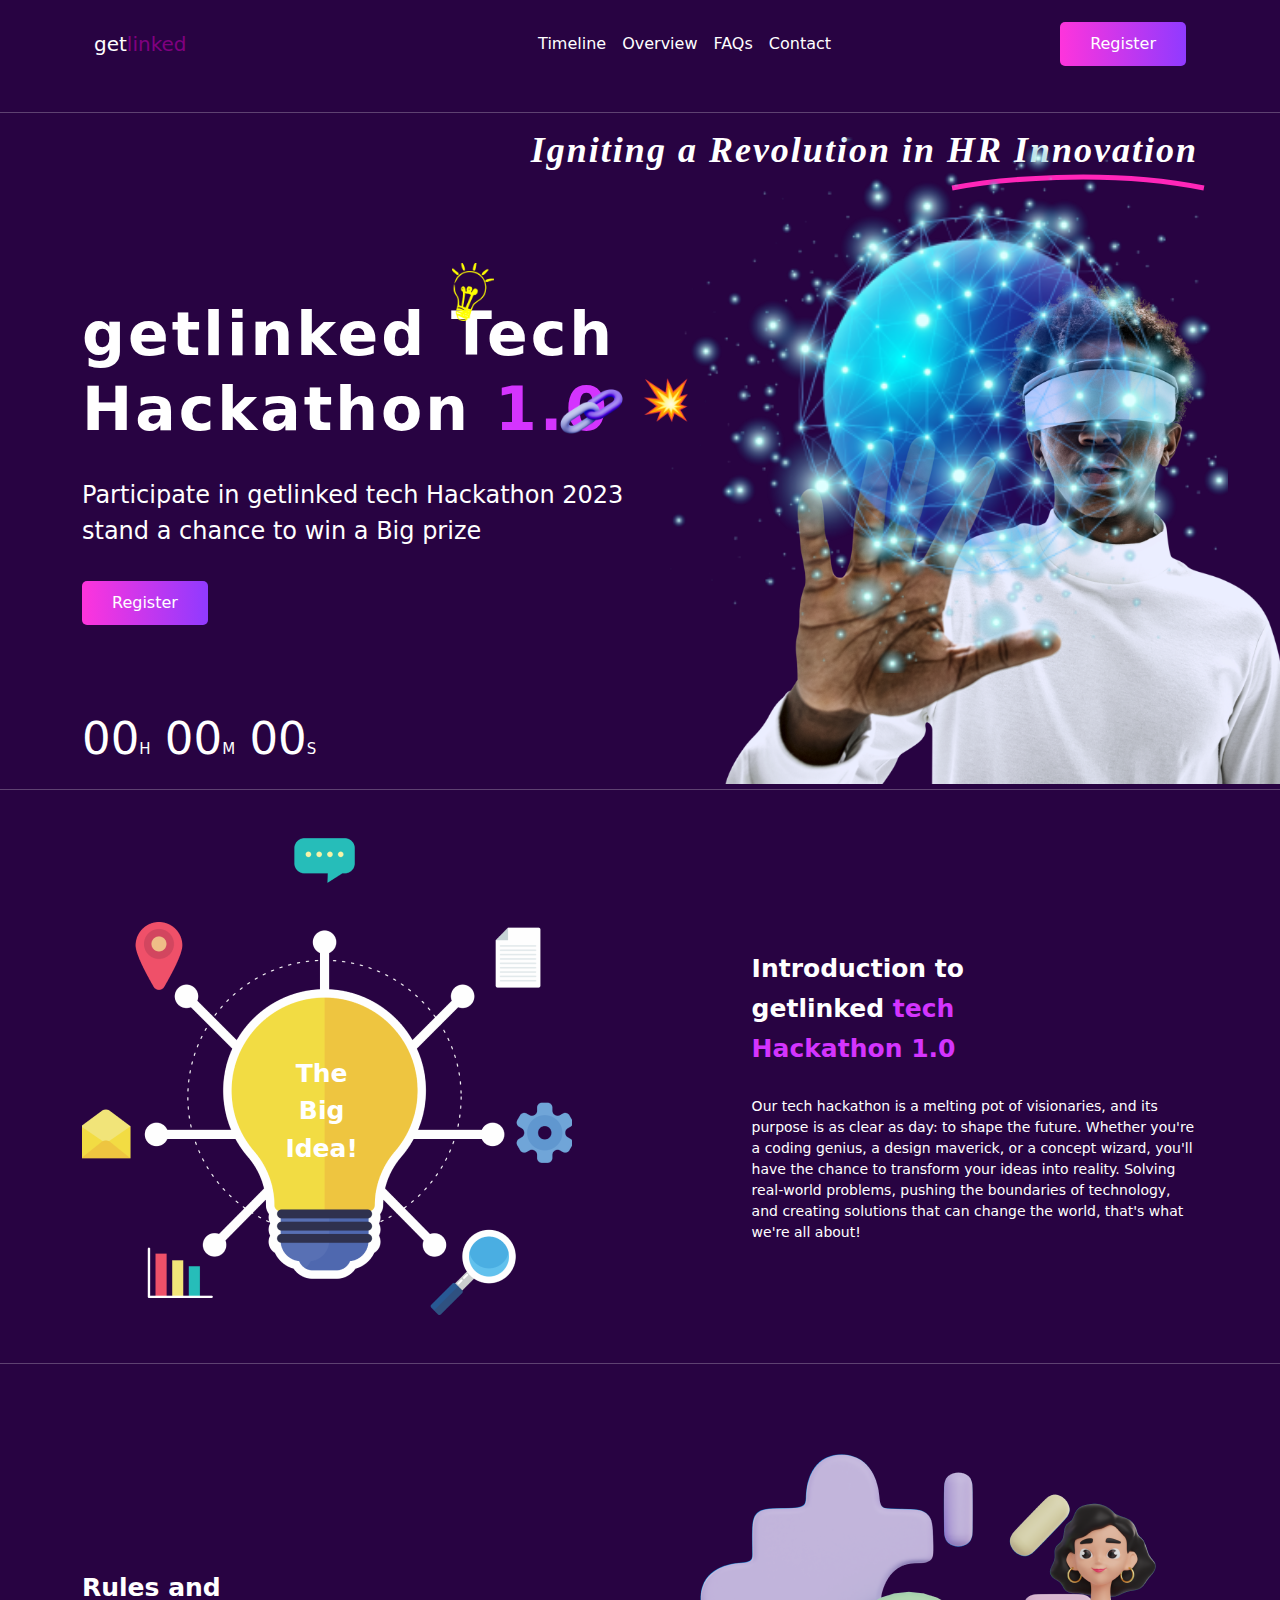
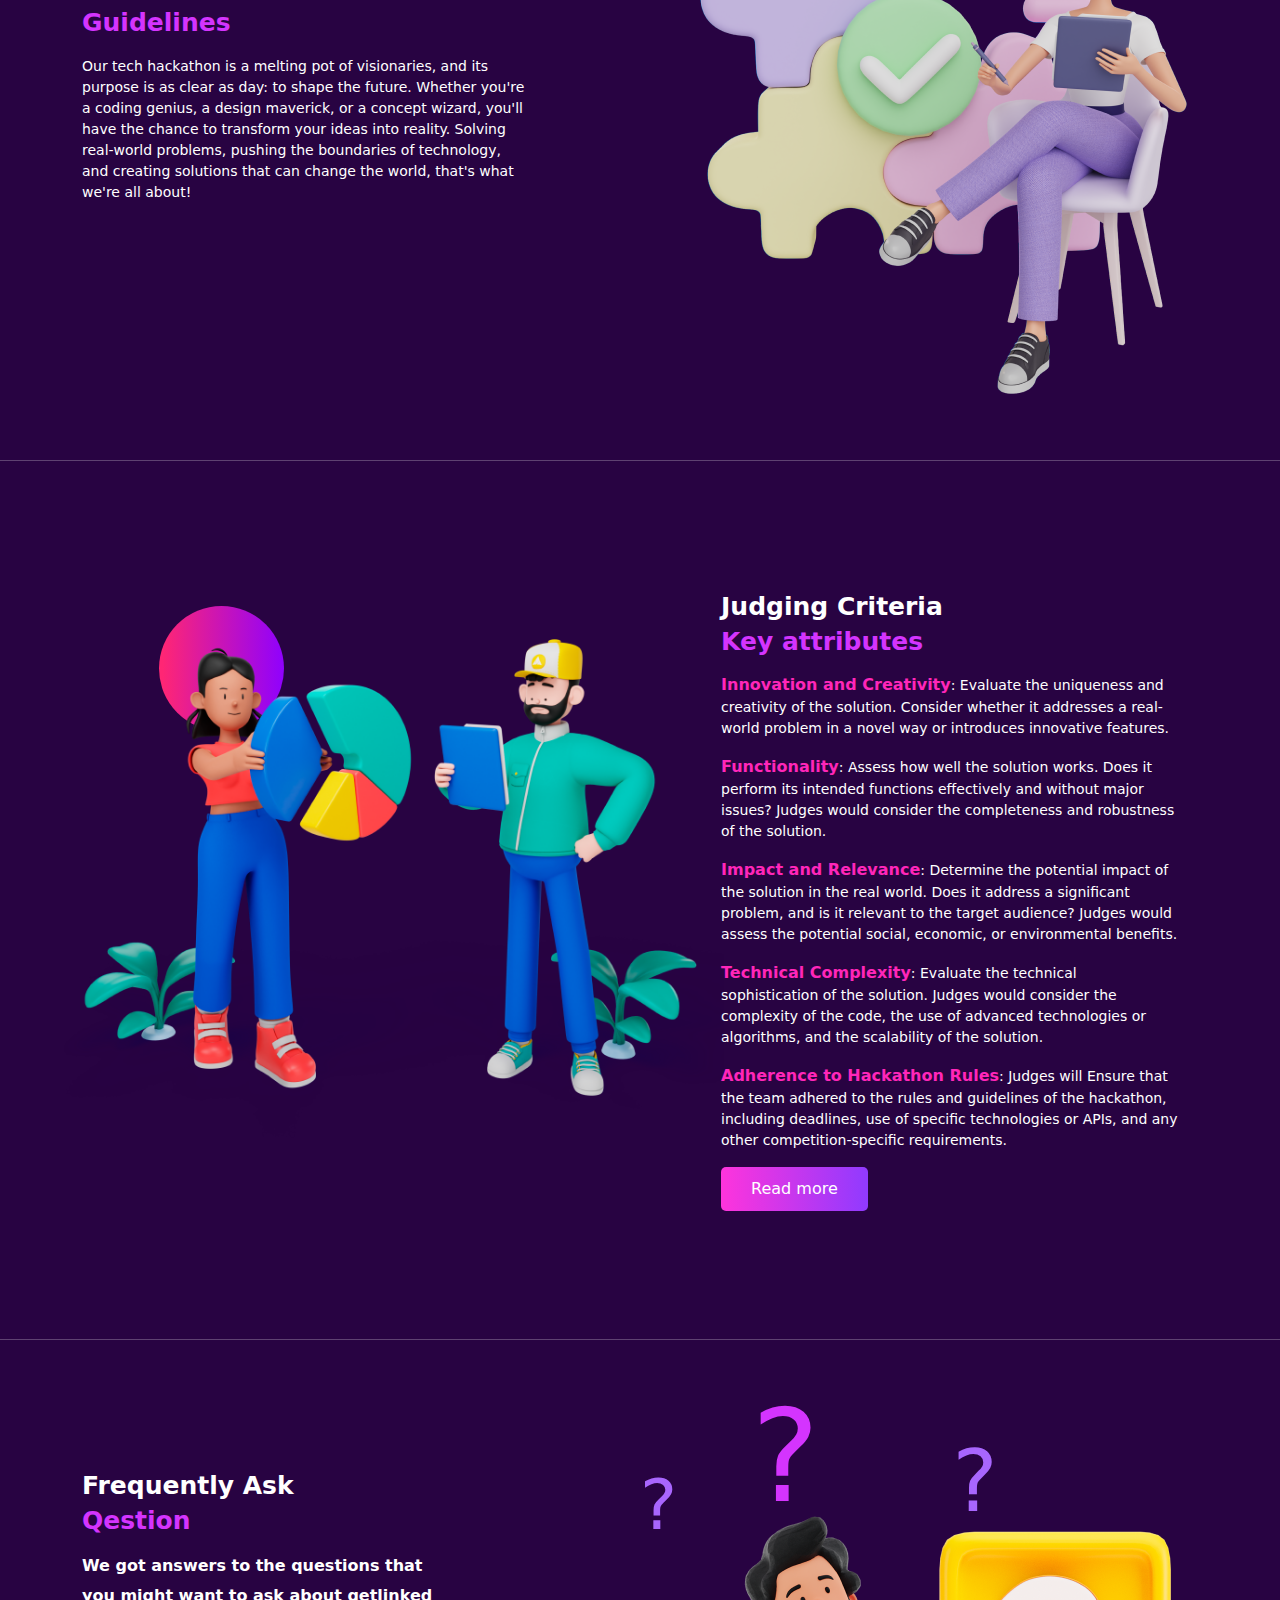
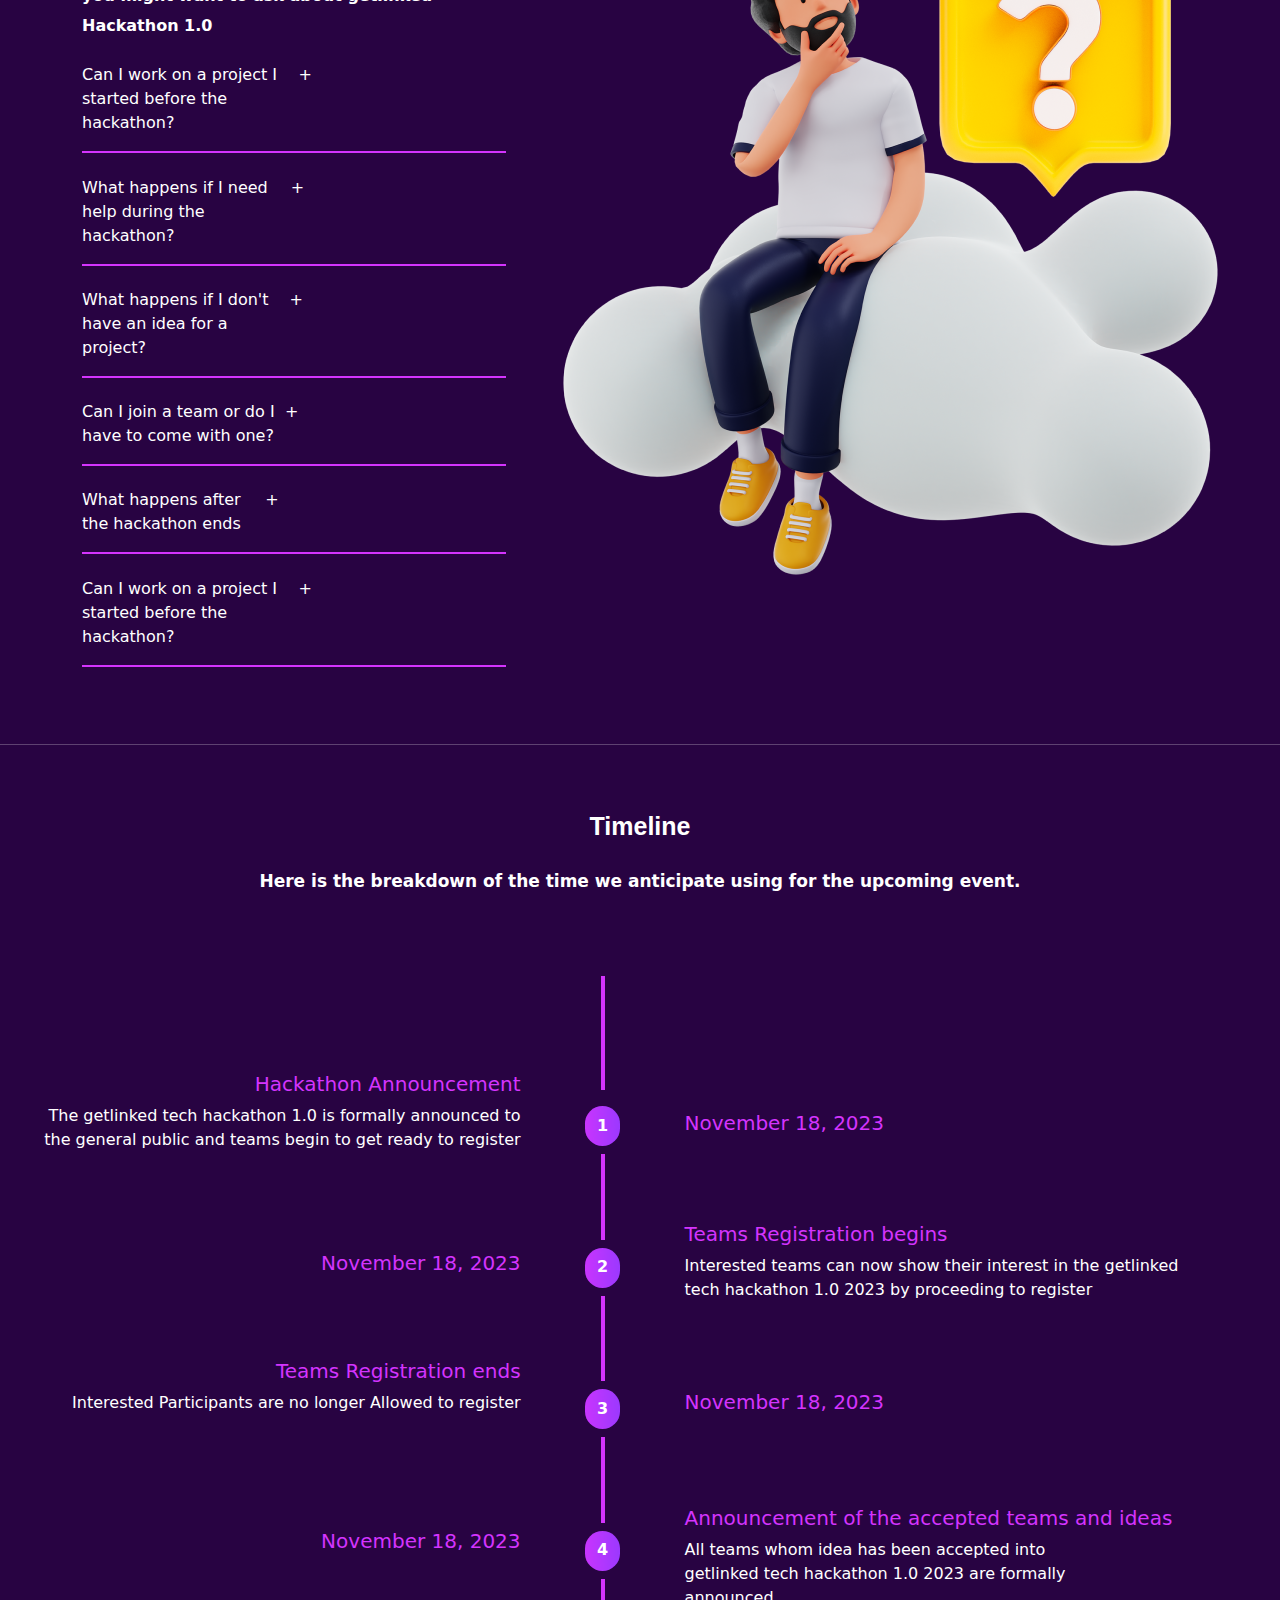
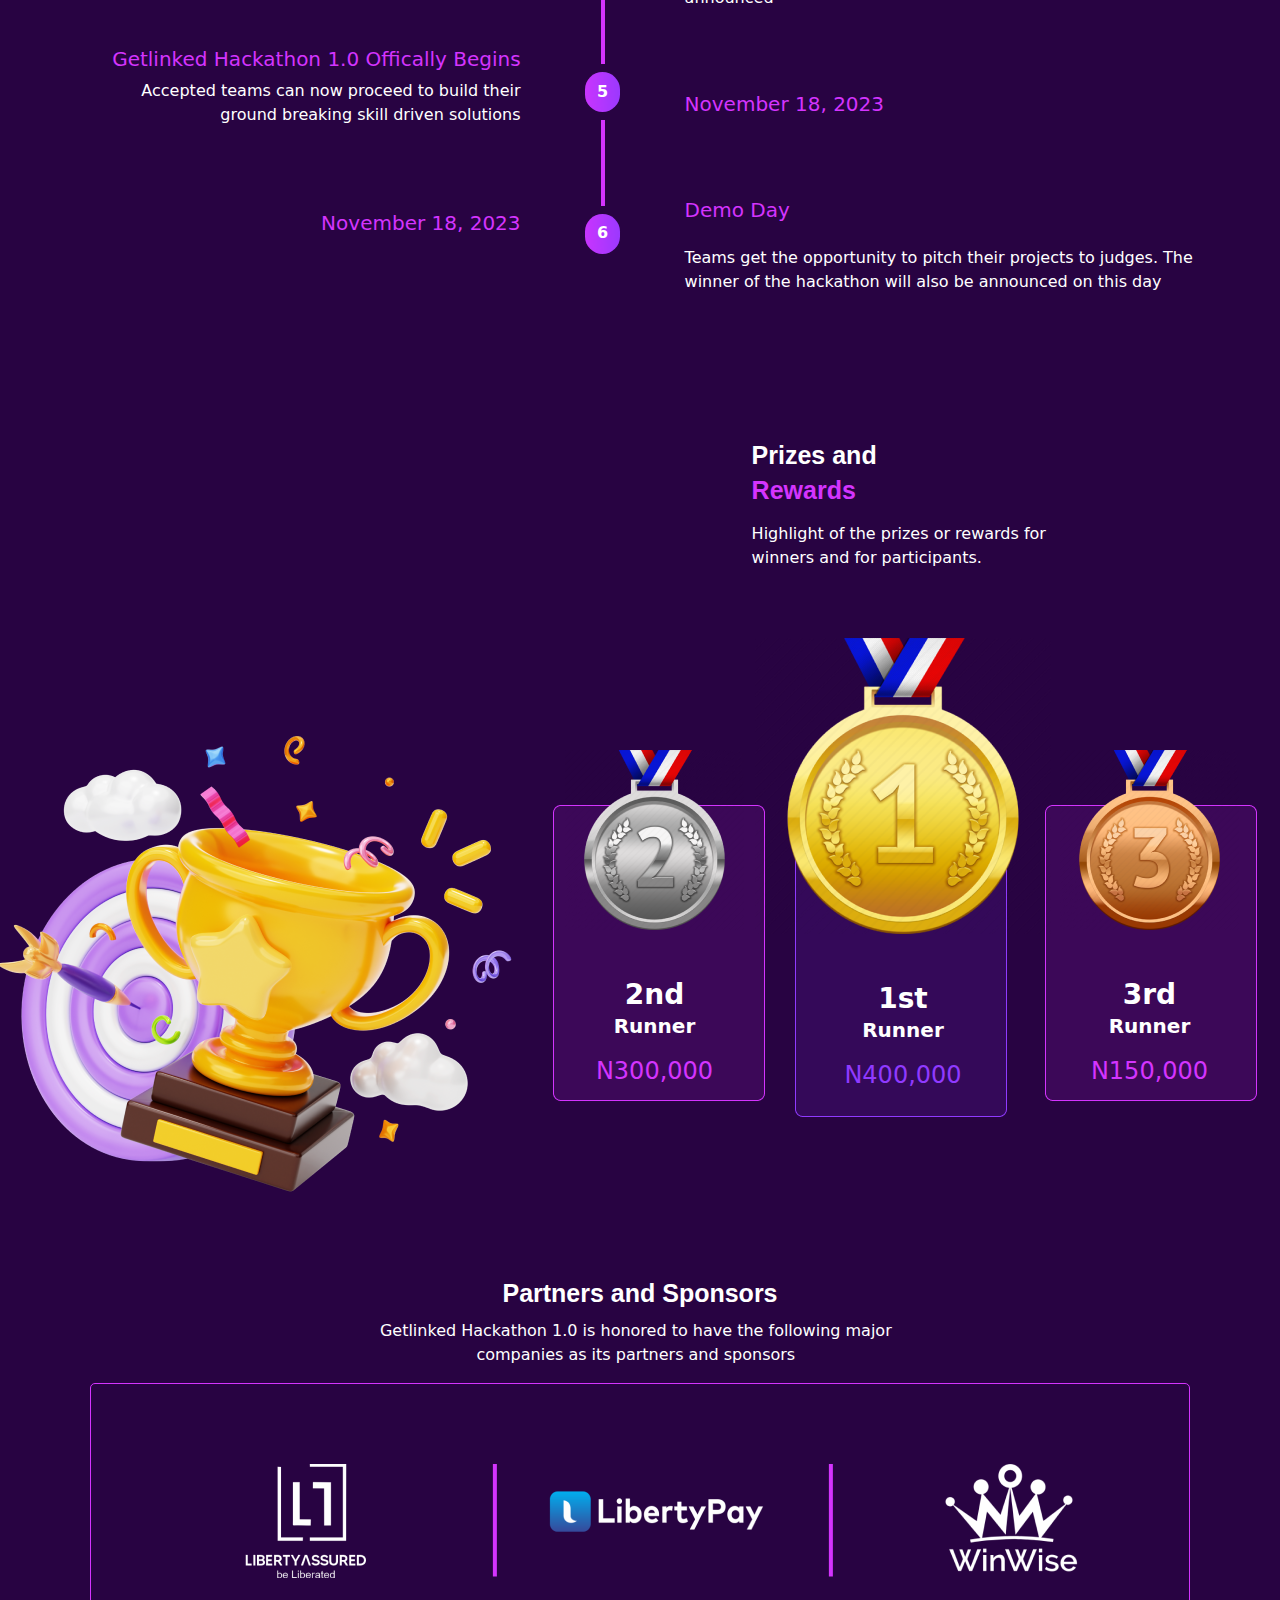
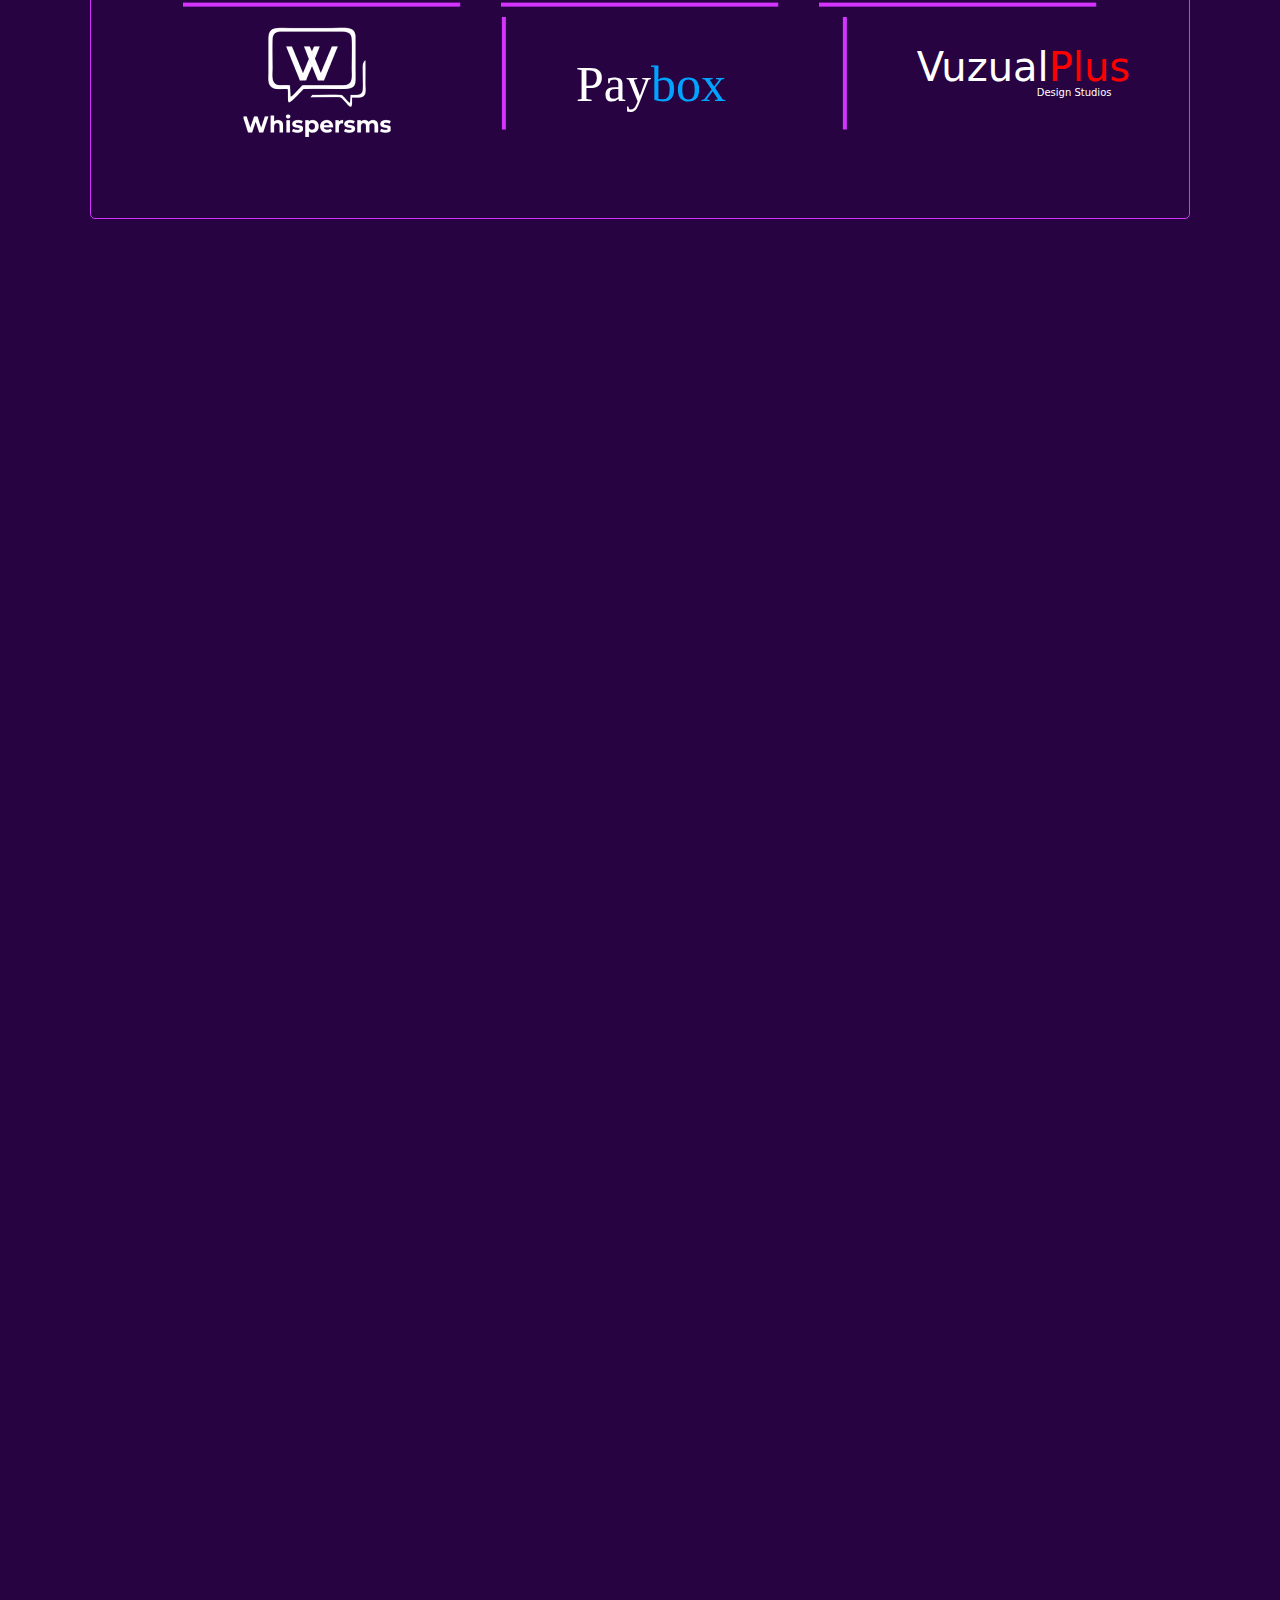
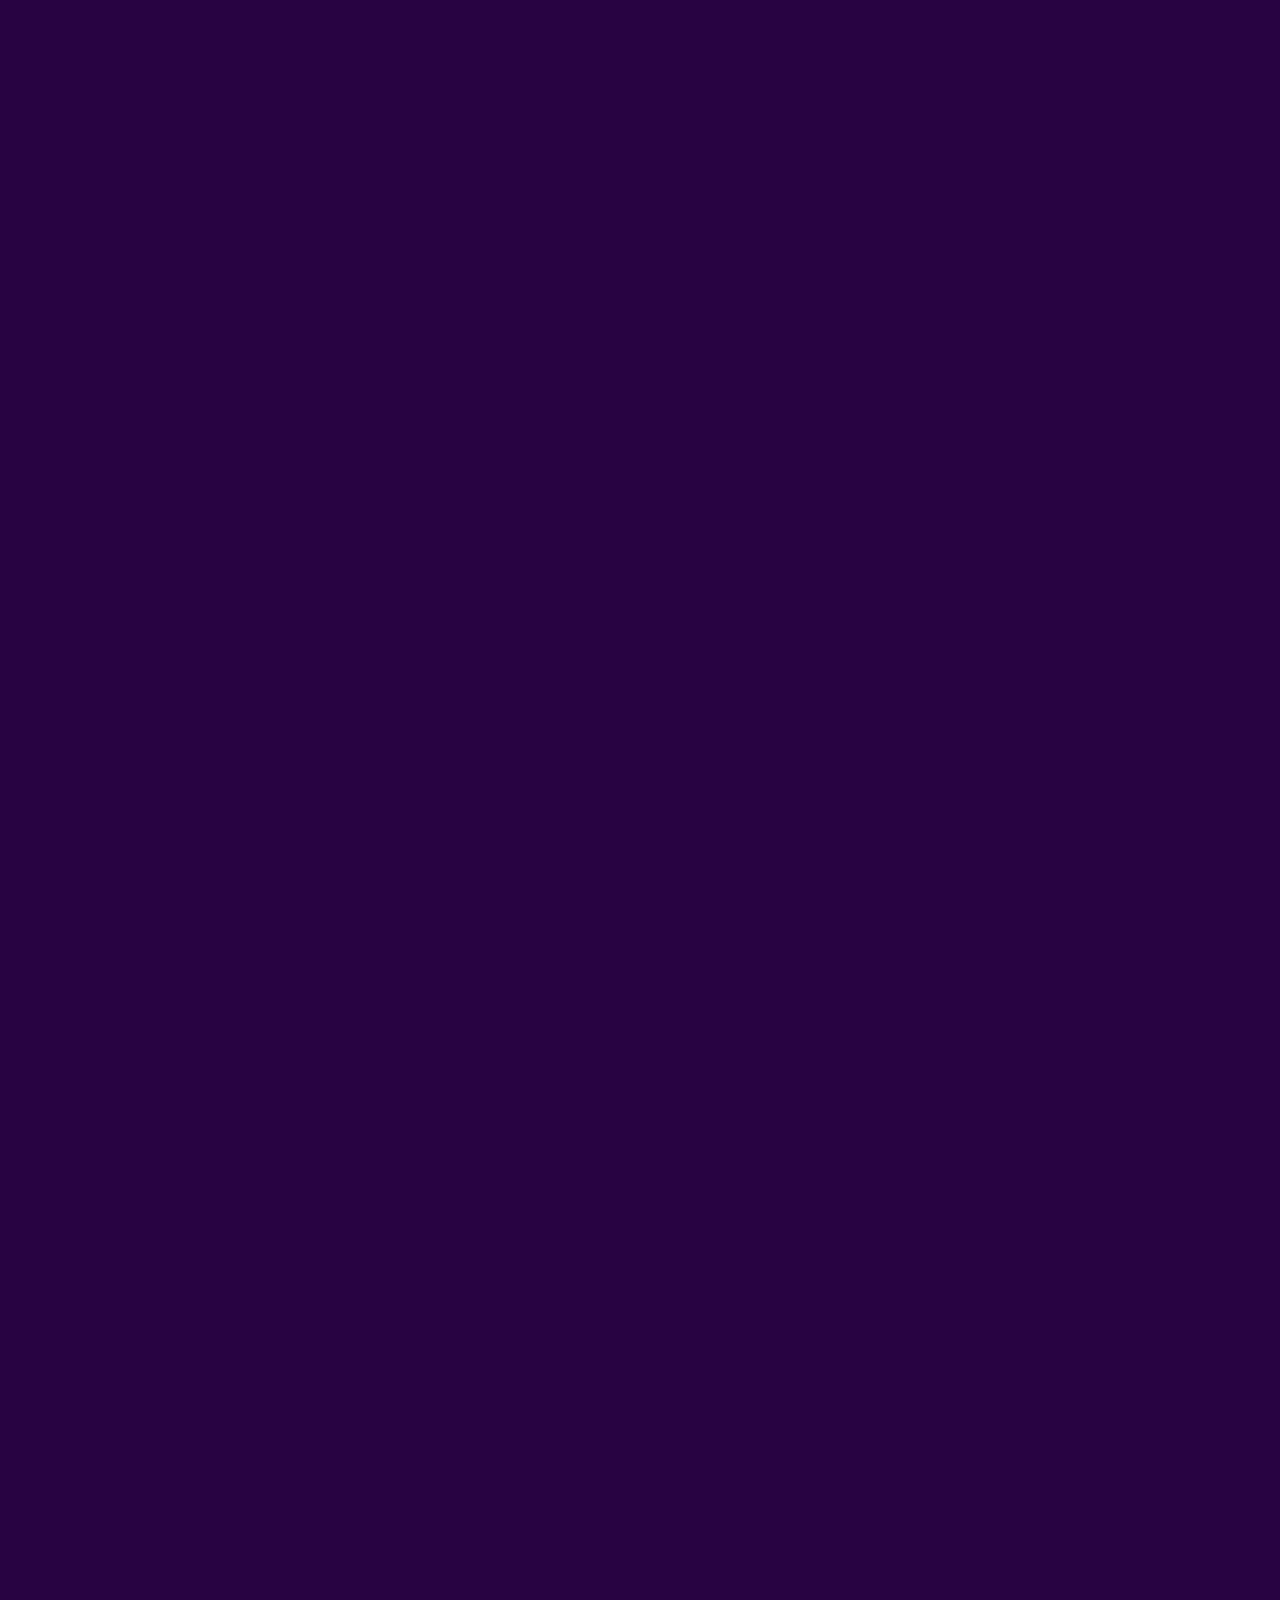
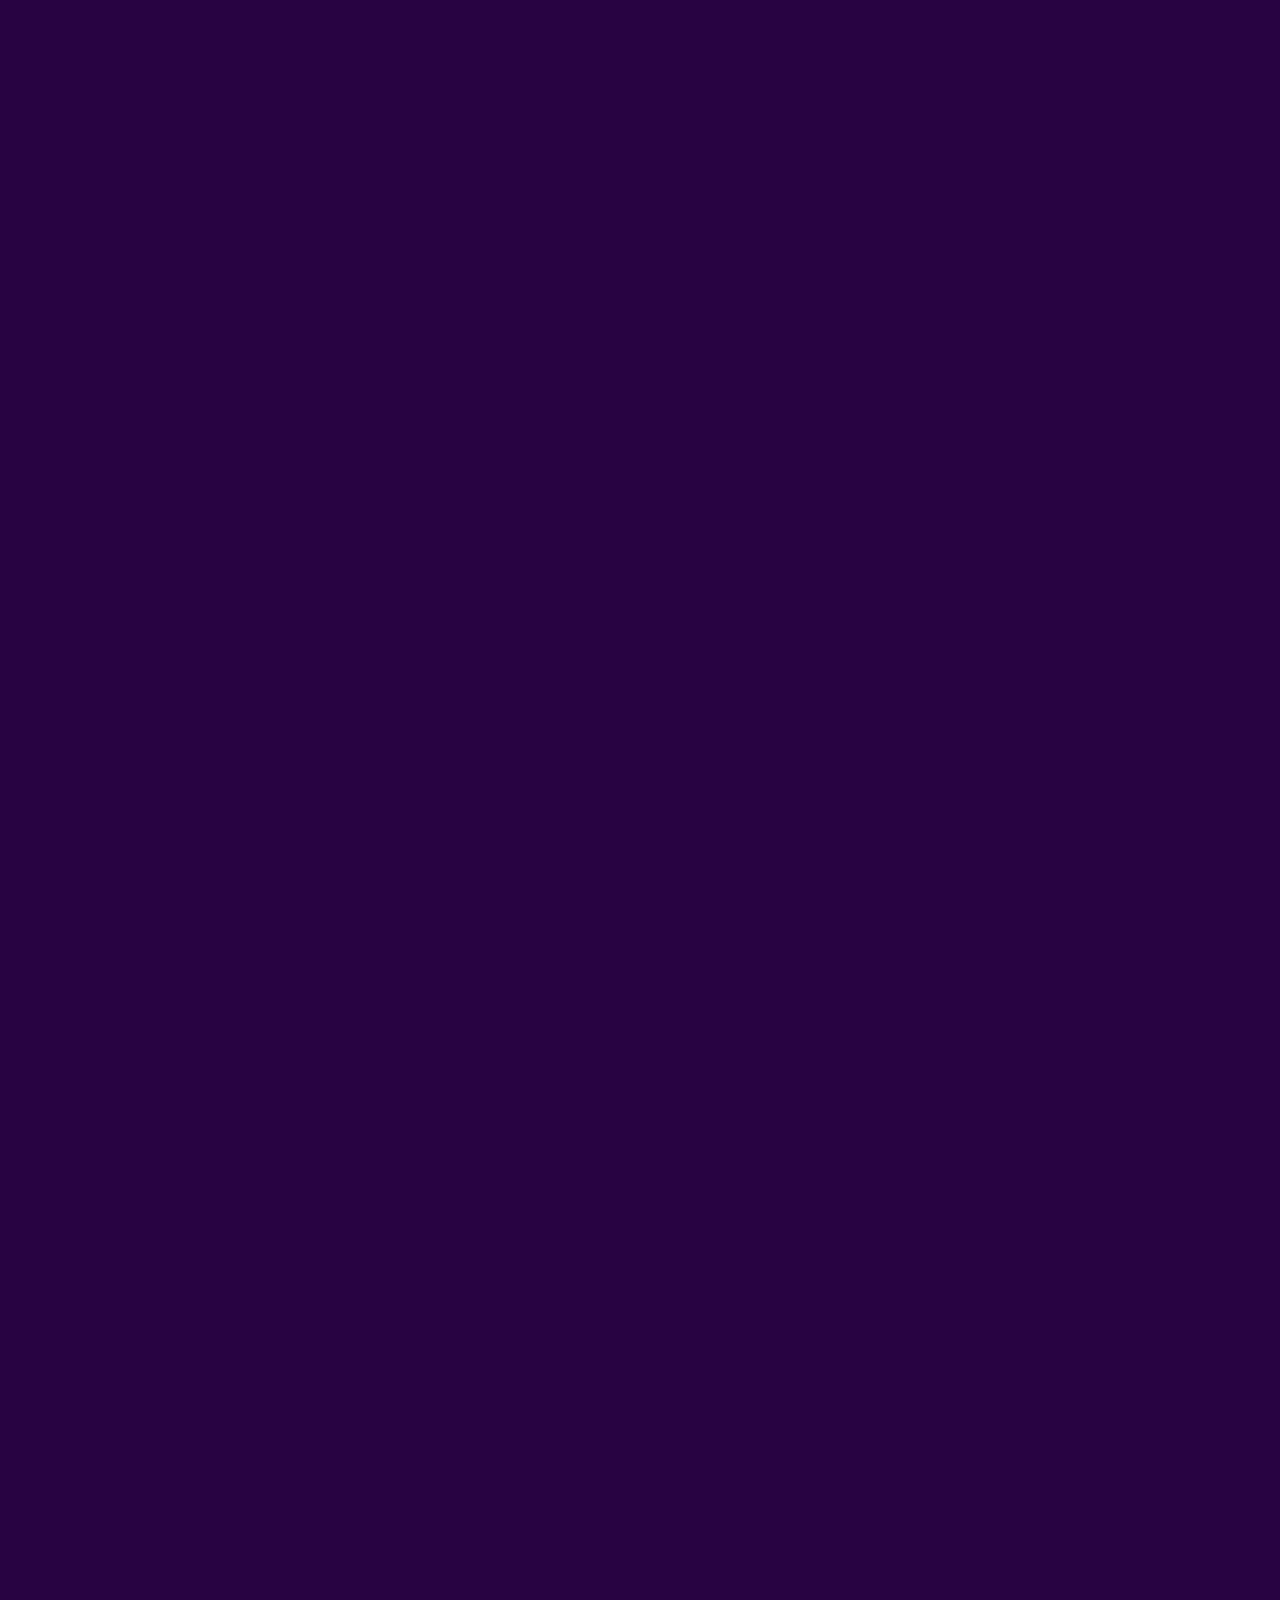
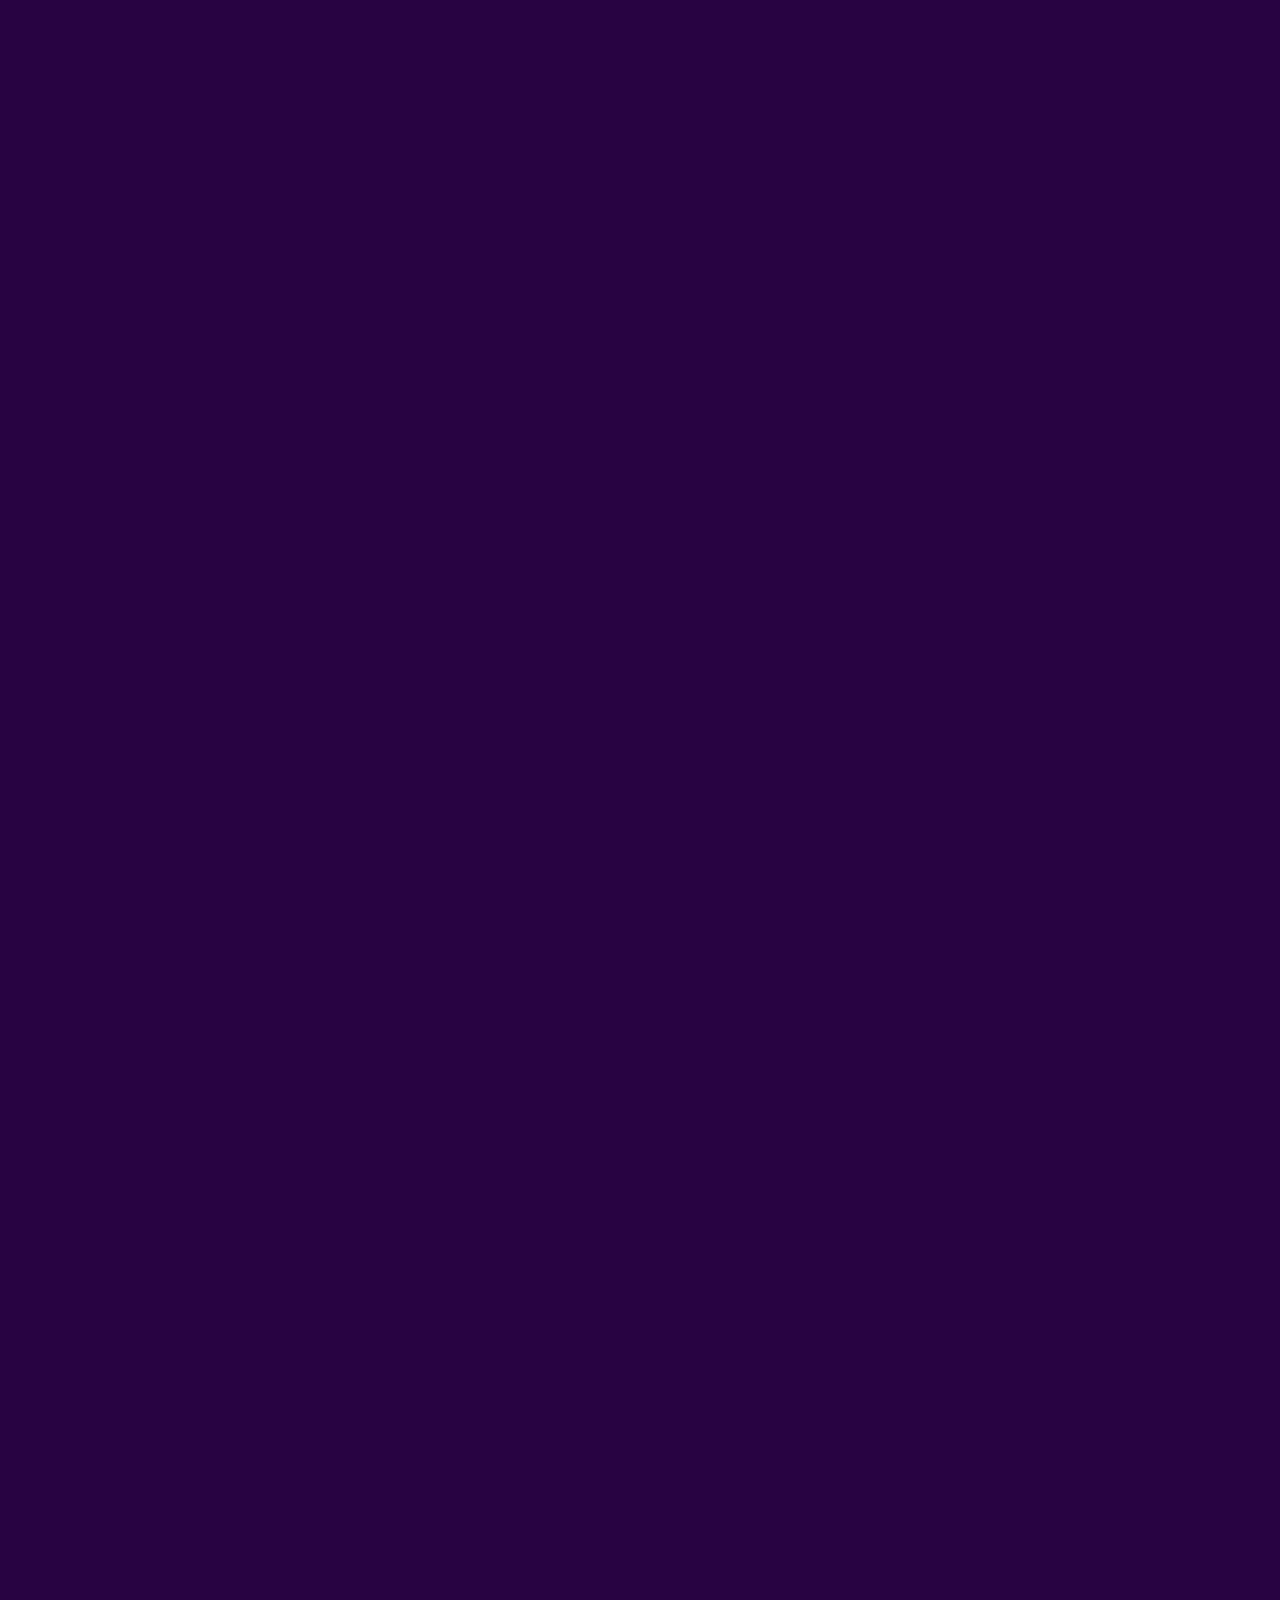
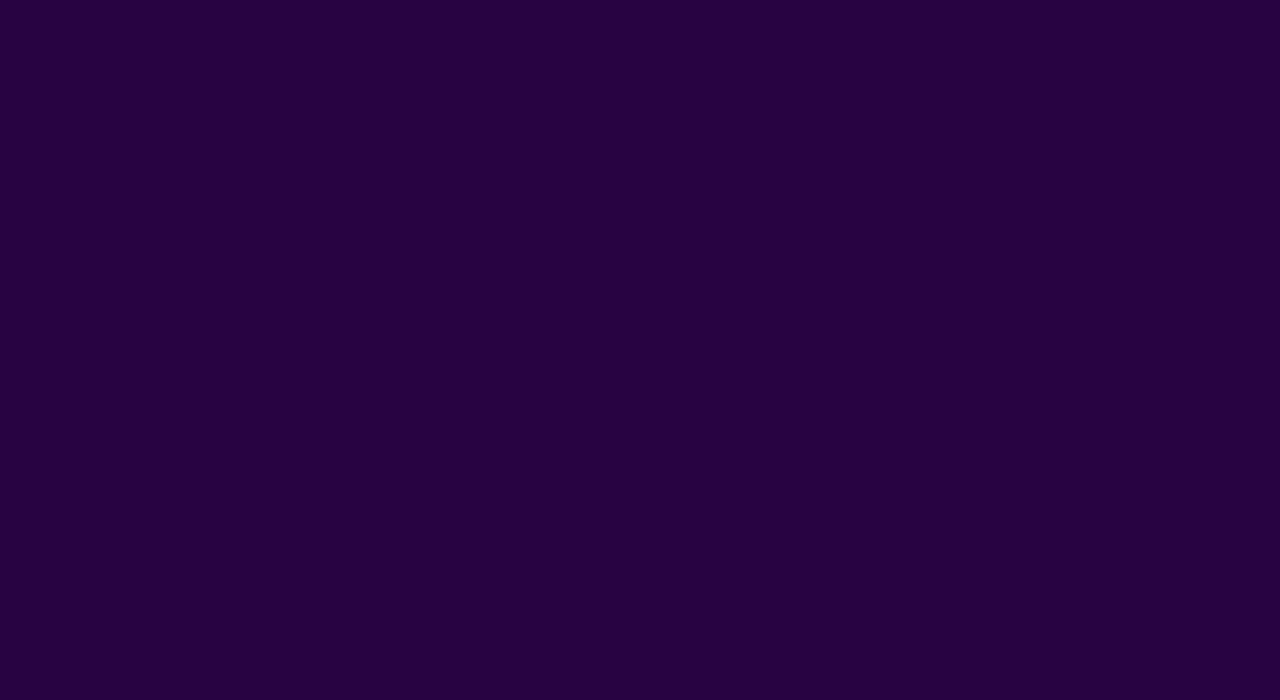
==== index.html @ 44f2a9aa "get" ====
<!DOCTYPE html>
<html lang="en">
  <head>
    <meta charset="UTF-8" />
    <meta name="viewport" content="width=device-width, initial-scale=1.0" />
    <title>Get-linked</title>
    <link rel="stylesheet" href="./css/bootstrap.min.css" />
    <link rel="stylesheet" href="./css/bootstrap.css" />
    <link rel="stylesheet" href="./css/style.css" />
    <link rel="icon" type="image/x-icon" href="./images/favicon-32x32.png" />
  </head>
  <body>
    <section id="section">
      <header class="container-fluid px-0">
        <div class="container-lg mb-4">
          <nav class="navbar navbar-expand-lg">
            <div class="container-fluid nb-div">
              <a class="navbar-brand nb mt-3" href="#">
                <p>get<span>linked</span></p>
              </a>
              <button
                class="navbar-toggler"
                type="button"
                data-bs-toggle="collapse"
                data-bs-target="#navbarNav"
                aria-controls="navbarNav"
                aria-expanded="false"
                aria-label="Toggle navigation"
              >
                <span class="navbar-toggler-icon">
                  <img src="./images/Vector.svg" alt="" width="100%" />
                </span>
              </button>
              <div class="na collapse navbar-collapse" id="navbarNav">
                <ul class="navbar-nav">
                  <li class="nav-item">
                    <a
                      class="nav-link active text-white"
                      aria-current="page"
                      href="#"
                      >Timeline</a
                    >
                  </li>
                  <li class="nav-item">
                    <a class="nav-link text-white" href="#">Overview</a>
                  </li>
                  <li class="nav-item">
                    <a class="nav-link text-white" href="#">FAQs</a>
                  </li>
                  <li class="nav-item">
                    <a class="nav-link text-white" href="#">Contact</a>
                  </li>
                </ul>
                <button class="btn1">Register</button>
              </div>
            </div>
          </nav>
        </div>
        <hr />

        <div class="pur d-flex container">
          <div class="empty"></div>
          <div class="text text-white">
            <h5>Igniting a Revolution in HR Innovation</h5>
            <div class="">
              <div class="bo position-relative">
                <img src="./images/stroke.svg" alt="" />
              </div>
            </div>
          </div>
        </div>

        <div class="pur-mobile">
          <div class="text text-white">
            <h5>Igniting a Revolution in HR Innovation</h5>
            <div class="bo-div position-relative">
              <div class="bo position-absolute">
                <img src="./images/stroke.svg" alt="" />
              </div>
            </div>
          </div>
        </div>

        <div class="get-div d-flex container mt-5">
          <div class="get text-white">
            <div class="bulb-div position-relative">
              <div class="bulb position-absolute">
                <img src="./images/creative.png" alt="" width="80%" />
              </div>
            </div>
            <h1 class="">getlinked Tech Hackathon <span>1.0</span></h1>
            <h1 class="mobile">
              getlinked Tech
              <div class="span2">Hackathon <span>1.0</span></div>
            </h1>
            <div class="chain-fire-div position-relative">
              <div class="chain-fire position-absolute d-flex">
                <div class="chain">
                  <img src="./images/chain.png" alt="" width="80%" />
                </div>
                <div class="fire">
                  <img src="./images/fire.png" alt="" width="80%" />
                </div>
              </div>
            </div>
            <p class="participate fs-4">
              Participate in getlinked tech Hackathon 2023 stand a chance to win
              a Big prize
            </p>
            <button class="btn1 my-3">Register</button>
            <p class="span">
              00<span>H</span> 00<span>M</span> 00<span>S</span>
            </p>
          </div>
          <div class="man">
            <img
              src="./images/man-wearing-smart-glasses-touching-virtual-screen 1.png"
              alt=""
              width="120%"
              class="mt-5"
            />

            <div class="blue-div position-relative">
              <img
                class="position-absolute blue"
                src="./images/Image 1.png"
                alt=""
                width="118%"
              />
            </div>
          </div>
        </div>
        <hr class="mt-lg-0" />
        <div class="big-star container d-flex mt-5 mb-5">
          <div class="big">
            <!-- <div class="gra-div position-relative">
              <div class="gra position-absolute">
                <img src="./images/sata gra.png" alt="" width="100%" />
              </div>
            </div> -->
            <div class="big-idea">
              <img src="./images/the big idea 1.png" alt="" />
              <div class="idea-div position-relative">
                <div class="idea text-white position-absolute">
                  <p>The Big Idea!</p>
                </div>
              </div>
              <!-- <div class="idea-mobile text-white">
                <p>The Big Idea!</p>
              </div> -->
            </div>
            <!-- <div class="arrow-div position-relative">
              <div class="arrow position-absolute">
                <img src="./images/arrow.png" alt="" />
              </div>
            </div> -->
          </div>
          <div class="star">
            <!-- <div class="pu-div position-relative">
              <div class="pu position-absolute">
                <img src="./images/star pu.png" alt="" />
              </div>
            </div> -->
            <div class="intro">
              <h4>Introduction to getlinked <span>tech Hackathon 1.0</span></h4>
              <h4 class="mobile2">
                Introduction to getlinked <br /><span>tech Hackathon 1.0</span>
              </h4>

              <p>
                Our tech hackathon is a melting pot of visionaries, and its
                purpose is as clear as day: to shape the future. Whether you're
                a coding genius, a design maverick, or a concept wizard, you'll
                have the chance to transform your ideas into reality. Solving
                real-world problems, pushing the boundaries of technology, and
                creating solutions that can change the world, that's what we're
                all about!
              </p>
            </div>
          </div>
        </div>
        <hr />
      </header>
      <main>
        <div class="rules-div container d-flex">
          <div class="w-50 text-white rules">
            <h4>Rules and <span>Guidelines</span></h4>
            <h4 class="mobile2">Rules and <br /><span>Guidelines</span></h4>

            <p>
              Our tech hackathon is a melting pot of visionaries, and its
              purpose is as clear as day: to shape the future. Whether you're a
              coding genius, a design maverick, or a concept wizard, you'll have
              the chance to transform your ideas into reality. Solving
              real-world problems, pushing the boundaries of technology, and
              creating solutions that can change the world, that's what we're
              all about!
            </p>
          </div>
          <div class="woman w-50">
            <div class="wo">
              <img src="./images/woman.png" alt="" />
            </div>
          </div>
        </div>
        <hr />
        <div class="man-woman d-flex">
          <div class="manwo">
            <div class="ellipse-div position-relative">
              <div class="ellipse position-absolute">
                <img src="./images/Ellipse 1.svg" alt="" />
              </div>
            </div>

            <div class="man-woman-img">
              <img src="./images/man&woman.png" alt="" />
            </div>
          </div>
          <div class="judging">
            <div class="text-white in-div">
              <h4>Judging Criteria <span>Key attributes</span></h4>
              <h4 class="mobile2">
                Judging Criteria <br /><span>Key attributes</span>
              </h4>
              <div class="in">
                <p>
                  <span>Innovation and Creativity</span>: Evaluate the
                  uniqueness and creativity of the solution. Consider whether it
                  addresses a real-world problem in a novel way or introduces
                  innovative features.
                </p>
              </div>
              <div class="in">
                <p>
                  <span>Functionality</span>: Assess how well the solution
                  works. Does it perform its intended functions effectively and
                  without major issues? Judges would consider the completeness
                  and robustness of the solution.
                </p>
              </div>
              <div class="in">
                <p>
                  <span>Impact and Relevance</span>: Determine the potential
                  impact of the solution in the real world. Does it address a
                  significant problem, and is it relevant to the target
                  audience? Judges would assess the potential social, economic,
                  or environmental benefits.
                </p>
              </div>
              <div class="in">
                <p>
                  <span>Technical Complexity</span>: Evaluate the technical
                  sophistication of the solution. Judges would consider the
                  complexity of the code, the use of advanced technologies or
                  algorithms, and the scalability of the solution.
                </p>
              </div>
              <div class="in">
                <p>
                  <span>Adherence to Hackathon Rules</span>: Judges will Ensure
                  that the team adhered to the rules and guidelines of the
                  hackathon, including deadlines, use of specific technologies
                  or APIs, and any other competition-specific requirements.
                </p>
              </div>
              <button class="btn1">Read more</button>
            </div>
          </div>
        </div>
        <hr />

        <div class="faq-think d-flex container">
          <div class="faq text-white">
            <div class="we">
              <h4>Frequently Ask <span>Qestion</span></h4>
              <h4 class="mobile2">Frequently Ask <br /><span>Qestion</span></h4>
              <p>
                We got answers to the questions that you might want to ask about
                getlinked Hackathon 1.0
              </p>
            </div>
            <div class="">
              <div class="d-flex plus-div">
                <div class="">
                  <p>Can I work on a project I started before the hackathon?</p>
                </div>
                <div class="plus">
                  <p>+</p>
                </div>
              </div>
            </div>
            <div class="">
              <div class="d-flex plus-div">
                <div class="">
                  <p>What happens if I need help during the hackathon?</p>
                </div>
                <div class="plus">
                  <p>+</p>
                </div>
              </div>
            </div>
            <div class="">
              <div class="d-flex plus-div">
                <div class="">
                  <p>What happens if I don't have an idea for a project?</p>
                </div>
                <div class="plus">
                  <p>+</p>
                </div>
              </div>
            </div>
            <div class="">
              <div class="d-flex plus-div">
                <div class="">
                  <p>Can I join a team or do I have to come with one?</p>
                </div>
                <div class="plus">
                  <p>+</p>
                </div>
              </div>
            </div>
            <div class="">
              <div class="d-flex plus-div">
                <div class="">
                  <p>What happens after the hackathon ends</p>
                </div>
                <div class="plus">
                  <p>+</p>
                </div>
              </div>
            </div>
            <div class="">
              <div class="d-flex plus-div">
                <div class="">
                  <p>Can I work on a project I started before the hackathon?</p>
                </div>
                <div class="plus">
                  <p>+</p>
                </div>
              </div>
            </div>
          </div>
          <div class="think">
            <div class="position-relative questions">
              <div class="position-absolute question1">?</div>
              <div class="position-absolute question2">?</div>
              <div class="position-absolute question3">?</div>
            </div>
            <div class="img">
              <img src="./images/cwok_casual_21 1.png" alt="" />
            </div>
          </div>
        </div>
        <hr />
        <div class="time-div d-flex text-white">
          <div class="w-lg-25 time mb-5">
            <h4>Timeline</h4>
            <p>
              Here is the breakdown of the time we anticipate using for the
              upcoming event.
            </p>
          </div>
        </div>
        <div class="d-flex container announce-div">
          <div class="announced">
            <h5>Hackathon Announcement</h5>
            <p>
              The getlinked tech hackathon 1.0 is formally announced to the
              general public and teams begin to get ready to register
            </p>

            <h5 class="nov">November 18, 2023</h5>
            <h5 class="team">Teams Registration ends</h5>
            <p>Interested Participants are no longer Allowed to register</p>
            <h5 class="nov2">November 18, 2023</h5>
            <h5 class="offically">Getlinked Hackathon 1.0 Offically Begins</h5>
            <p>
              Accepted teams can now proceed to build their<br />
              ground breaking skill driven solutions
            </p>
            <h5 class="nov4">November 18, 2023</h5>
          </div>
          <div class="lines">
            <img
              src="./images/Line 3.png"
              alt=""
              height="12%"
              width="4px"
              class="my-3"
            />
            <div class="one">
              <p>1</p>
            </div>
            <img src="./images/Line 4.png" alt="" height="9%" class="my-2" />
            <div class="one">
              <p>2</p>
            </div>
            <img src="./images/Line 5.png" alt="" height="9%" class="my-2" />
            <div class="one">
              <p>3</p>
            </div>
            <img src="./images/Line 6.png" alt="" height="9%" class="my-2" />
            <div class="one">
              <p>4</p>
            </div>
            <img src="./images/Line 7.png" alt="" height="9%" class="my-2" />
            <div class="one">
              <p>5</p>
            </div>
            <img src="./images/Line 8.png" alt="" height="9%" class="my-2" />
            <div class="one">
              <p>6</p>
            </div>
          </div>
          <div class="date">
            <h5>November 18, 2023</h5>
            <h5 class="team">Teams Registration begins</h5>
            <p>
              Interested teams can now show their interest in the getlinked tech
              hackathon 1.0 2023 by proceeding to register
            </p>
            <h5 class="nov3">November 18, 2023</h5>
            <h5 class="accepted">
              Announcement of the accepted teams and ideas
            </h5>
            <p class="w-75">
              All teams whom idea has been accepted into getlinked tech
              hackathon 1.0 2023 are formally announced
            </p>
            <h5 class="nov5">November 18, 2023</h5>
            <h5 class="demo mb-4">Demo Day</h5>
            <p class="day">
              Teams get the opportunity to pitch their projects to judges. The
              winner of the hackathon will also be announced on this day
            </p>
          </div>
        </div>

        <div class="container announce-div-mobile">
          <div class="lines">
            <img
              src="./images/Line 3.png"
              alt=""
              height="9%"
              width="4px"
              class=""
            />
            <div class="one">
              <p>1</p>
            </div>
            <img src="./images/Line 4.png" alt="" height="9%" class="mt-3" />
            <div class="one">
              <p>2</p>
            </div>
            <img src="./images/Line 5.png" alt="" height="9%" class="mt-3" />
            <div class="one">
              <p>3</p>
            </div>
            <img src="./images/Line 6.png" alt="" height="9%" class="mt-3" />
            <div class="one">
              <p>4</p>
            </div>
            <img src="./images/Line 7.png" alt="" height="9%" class="mt-3" />
            <div class="one">
              <p>5</p>
            </div>
            <img src="./images/Line 8.png" alt="" height="9%" class="mt-3" />
            <div class="one">
              <p>6</p>
            </div>
          </div>
          <div class="date">
            <div class="mb-lg-3">
              <h5>Hackathon Announcement</h5>
              <p class="w-75">
                The getlinked tech hackathon 1.0 is formally announced to the
                general public and teams begin to get ready to register
              </p>
              <h5 class="novm">November 18, 2023</h5>
            </div>

            <div class="begins mt-3 mb-3">
              <h5>Teams Registration begins</h5>
              <p class="w-75">
                Interested teams can now show their interest in the getlinked
                tech hackathon 1.0 2023 by proceeding to register
              </p>
              <h5 class="novm">November 18, 2023</h5>
            </div>

            <div class="end mt-3 mb-3">
              <h5>Teams Registration ends</h5>
              <p class="longer">
                Interested Participants are no longer Allowed to register
              </p>
              <h5 class="novm">November 18, 2023</h5>
            </div>
            <div class="ann mt-4 mb-3">
              <h5>Announcement of the accepted teams and ideas</h5>
              <p class="whom">
                All teams whom idea has been accepted into getlinked tech
                hackathon 1.0 2023 are formally announced
              </p>
              <h5 class="novm">November 18, 2023</h5>
            </div>
            <div class="hack mt-3 mb-3">
              <h5 class="mt-1">Getlinked Hackathon 1.0 Offically Begins</h5>
              <p>
                Accepted teams can now proceed to build their<br />
                ground breaking skill driven solutions
              </p>
              <h5 class="novm">November 18, 2023</h5>
            </div>
            <div class="day mt-3 mb-3">
              <h5>Demo Day</h5>
              <p>
                Teams get the opportunity to pitch their projects to judges. The
                winner of the hackathon will also be announced on this day
              </p>
              <h5 class="novm">November 18, 2023</h5>
            </div>
          </div>
        </div>
        <div class="container d-flex prize-div">
          <div class="empty"></div>
          <div class="prize">
            <h4>Prizes and <span>Rewards</span></h4>
            <p>
              Highlight of the prizes or rewards for winners and for
              participants.
            </p>
          </div>
        </div>
        <div class="container prize-div-mobile">
          <div class="prize-mobile">
            <h4>Prizes and <br /><span>Rewards</span></h4>
            <p>
              Highlight of the prizes or rewards for winners and for
              participants.
            </p>
          </div>
        </div>
        <div class="container d-flex cup-div">
          <div class="cup">
            <img src="./images/cup.png" alt="" />
          </div>
          <div class="d-flex position">
            <div class="second">
              <div class="position-relative back-div">
                <img
                  src="./images/Rectangle 19.png"
                  alt=""
                  class="position-absolute back"
                />
              </div>
              <div class="position-relative">
                <div class="position-absolute silver">
                  <img src="./images/silver_medal 1.png" alt="" />
                  <div class="mt-lg-5 three">
                    <h3>2nd</h3>
                    <p>Runner</p>
                    <h4>N300,000</h4>
                  </div>
                </div>
              </div>
            </div>

            <div class="first">
              <div class="position-relative back2-div">
                <img
                  src="./images/Rectangle 20.png"
                  alt=""
                  class="position-absolute back2"
                />
              </div>
              <div class="position-relative">
                <div class="position-absolute gold">
                  <img src="./images/gold_medal 1.png" alt="" />

                  <div class="mt-lg-5 three2">
                    <h3>1st</h3>
                    <p>Runner</p>
                    <h4>N400,000</h4>
                  </div>
                </div>
              </div>
            </div>

            <div class="third">
              <div class="position-relative back3-div">
                <img
                  src="./images/Rectangle 19.png"
                  alt=""
                  class="position-absolute back3"
                />
              </div>

              <div class="position-relative">
                <div class="bronze position-absolute">
                  <img src="./images/bronze_medal 1.png" alt="" />
                  <div class="mt-lg-5 three">
                    <h3>3rd</h3>
                    <p>Runner</p>
                    <h4>N150,000</h4>
                  </div>
                </div>
              </div>
            </div>
          </div>
        </div>
        <div class="d-flex container partners text-white">
          <div>
            <h4>Partners and Sponsors</h4>
            <p>
              Getlinked Hackathon 1.0 is honored to have the following major
              companies as its partners and sponsors
            </p>
          </div>
        </div>
        <div class="bor-div">
          <div class="bor">
            <div class="container">
              <div class="d-flex logos1 w-100">
                <div class="">
                  <img
                    src="./images/Liberty company logo white colour.png"
                    alt=""
                  />
                </div>
                <div class="">
                  <img src="./images/Line 17.png" alt="" />
                </div>
                <div class="">
                  <img src="./images/Liberty company logo white.png" alt="" />
                </div>
                <div class="">
                  <img src="./images/Line 17.png" alt="" />
                </div>
                <div class="">
                  <img src="./images/Winwise logo White colour 1.png" alt="" />
                </div>
              </div>

              <div class="d-flex line2">
                <img src="./images/Line 12.png" alt="" width="100%" />
                <img src="./images/Line 12.png" alt="" width="100%" />
                <img src="./images/Line 12.png" alt="" width="100%" />
              </div>

              <div class="d-flex logos2 w-100">
                <div class="">
                  <img src="./images/wisper logo white.png" alt="" />
                </div>
                <div class="">
                  <img src="./images/Line 17.png" alt="" />
                </div>
                <div class="text-white">
                  <p>Pay<span>box</span></p>
                </div>
                <div class="">
                  <img src="./images/Line 17.png" alt="" />
                </div>
                <div class="text-white plus2">
                  <p>Vuzual<span>Plus</span></p>
                  <div class="position-relative">
                    <div class="position-absolute plus">
                      <p>Design Studios</p>
                    </div>
                  </div>
                </div>
              </div>
            </div>
          </div>
        </div>
      </main>
      <footer></footer>
    </section>

    <script href="./js/bootstrap.min.js"></script>
    <script src="https://cdn.jsdelivr.net/npm/bootstrap@5.3.2/dist/js/bootstrap.bundle.min.js"></script>
  </body>
</html>
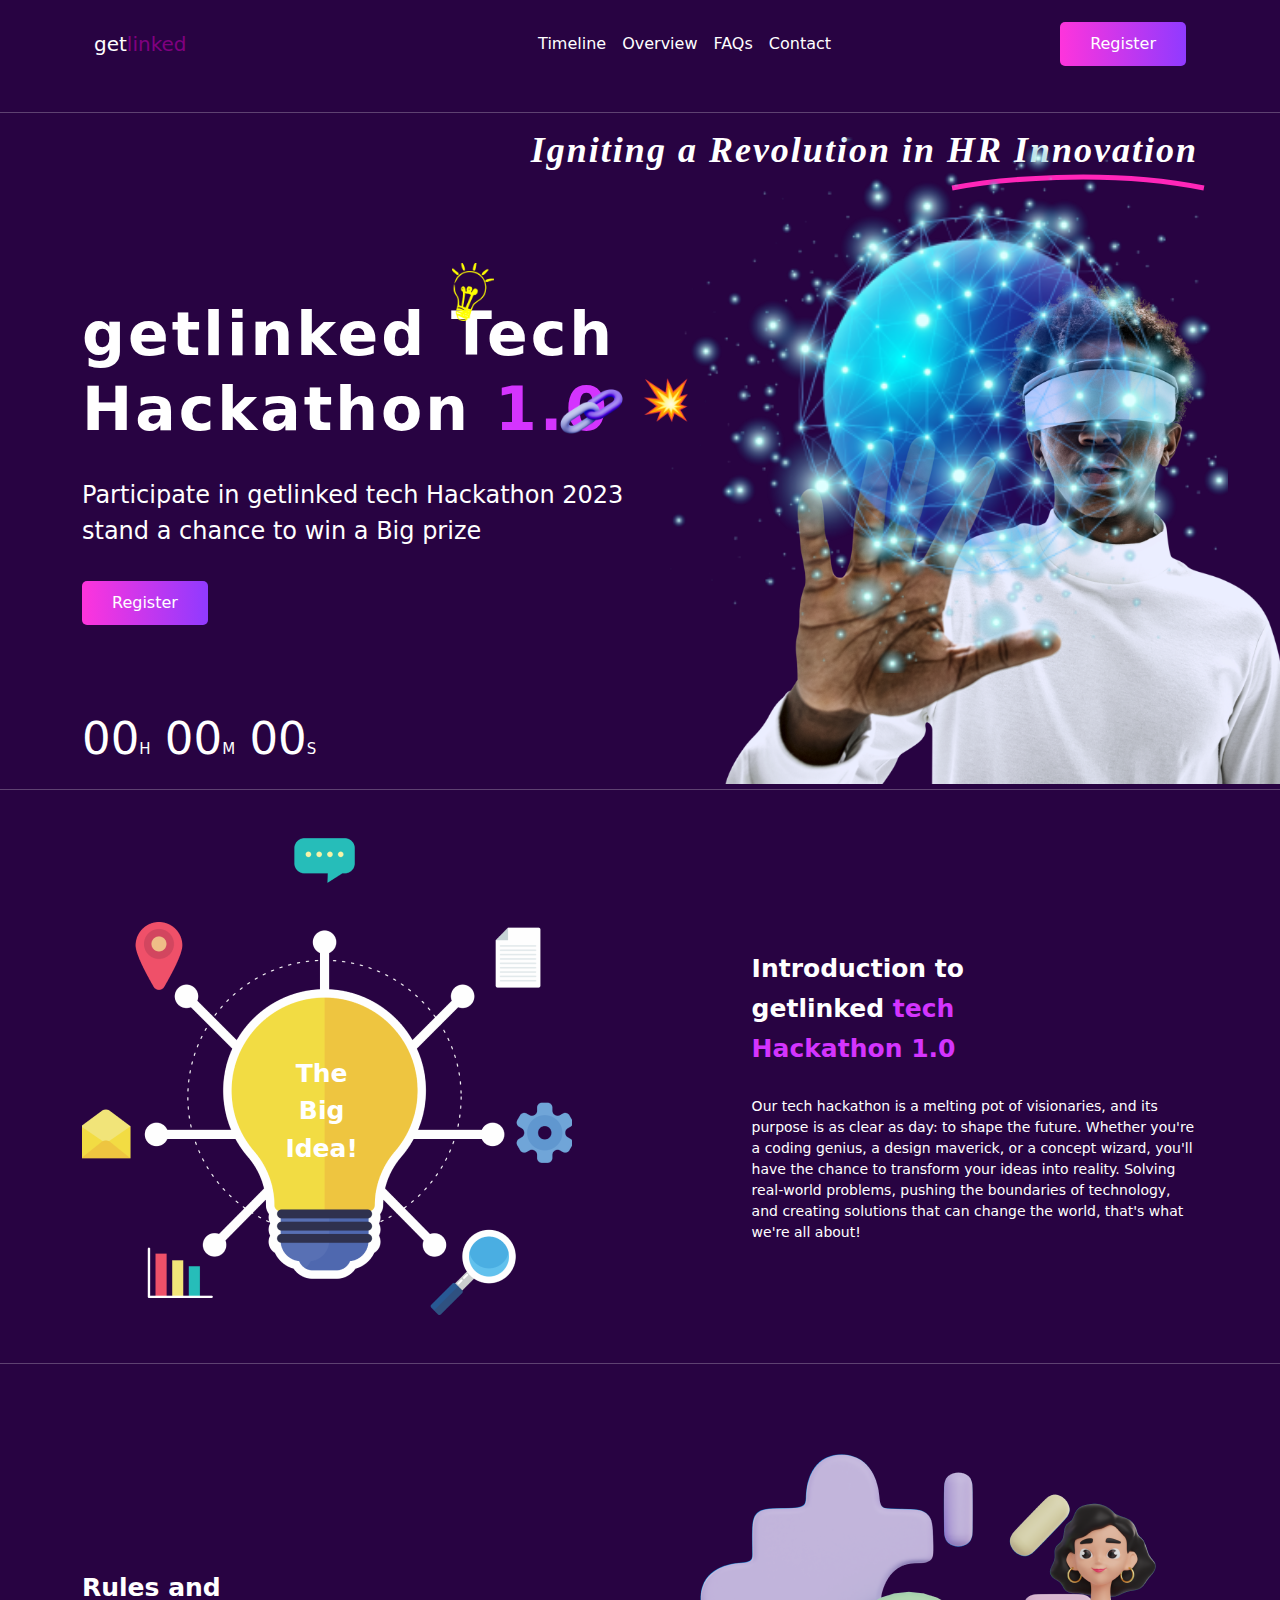
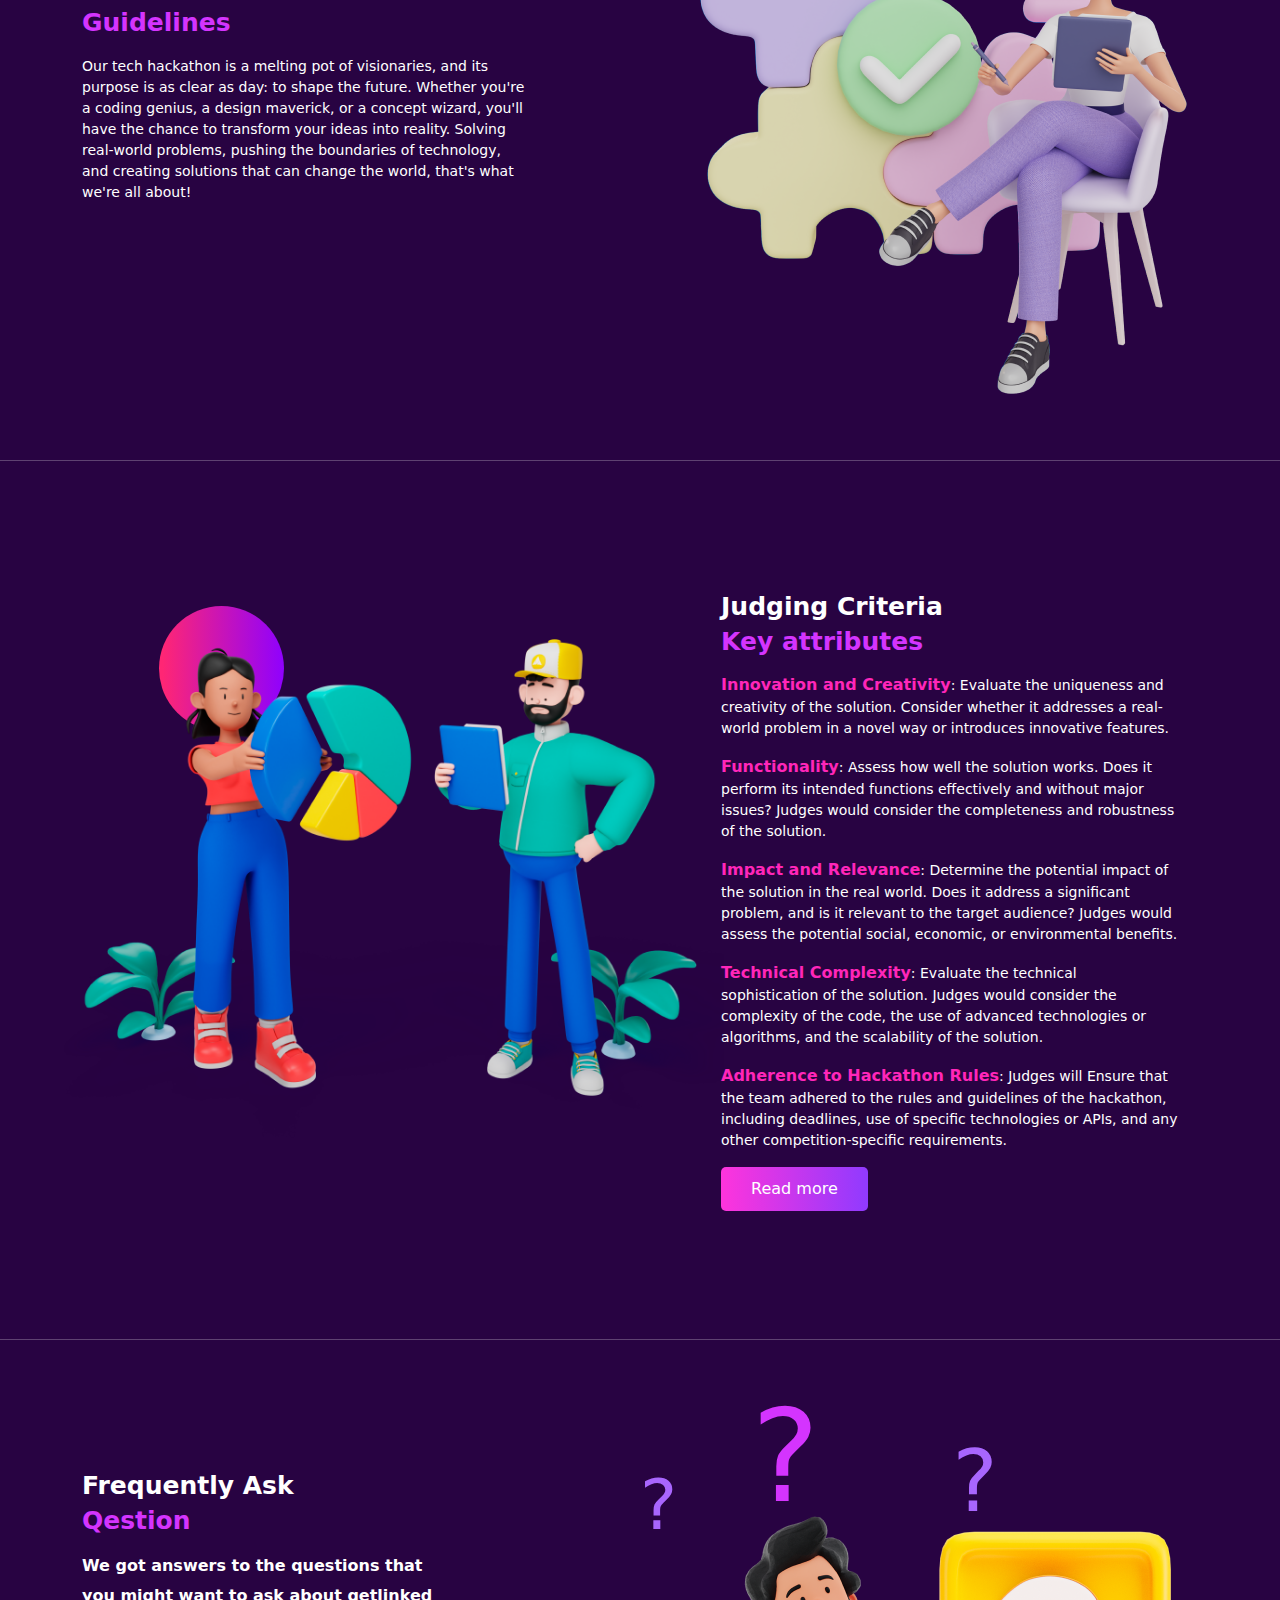
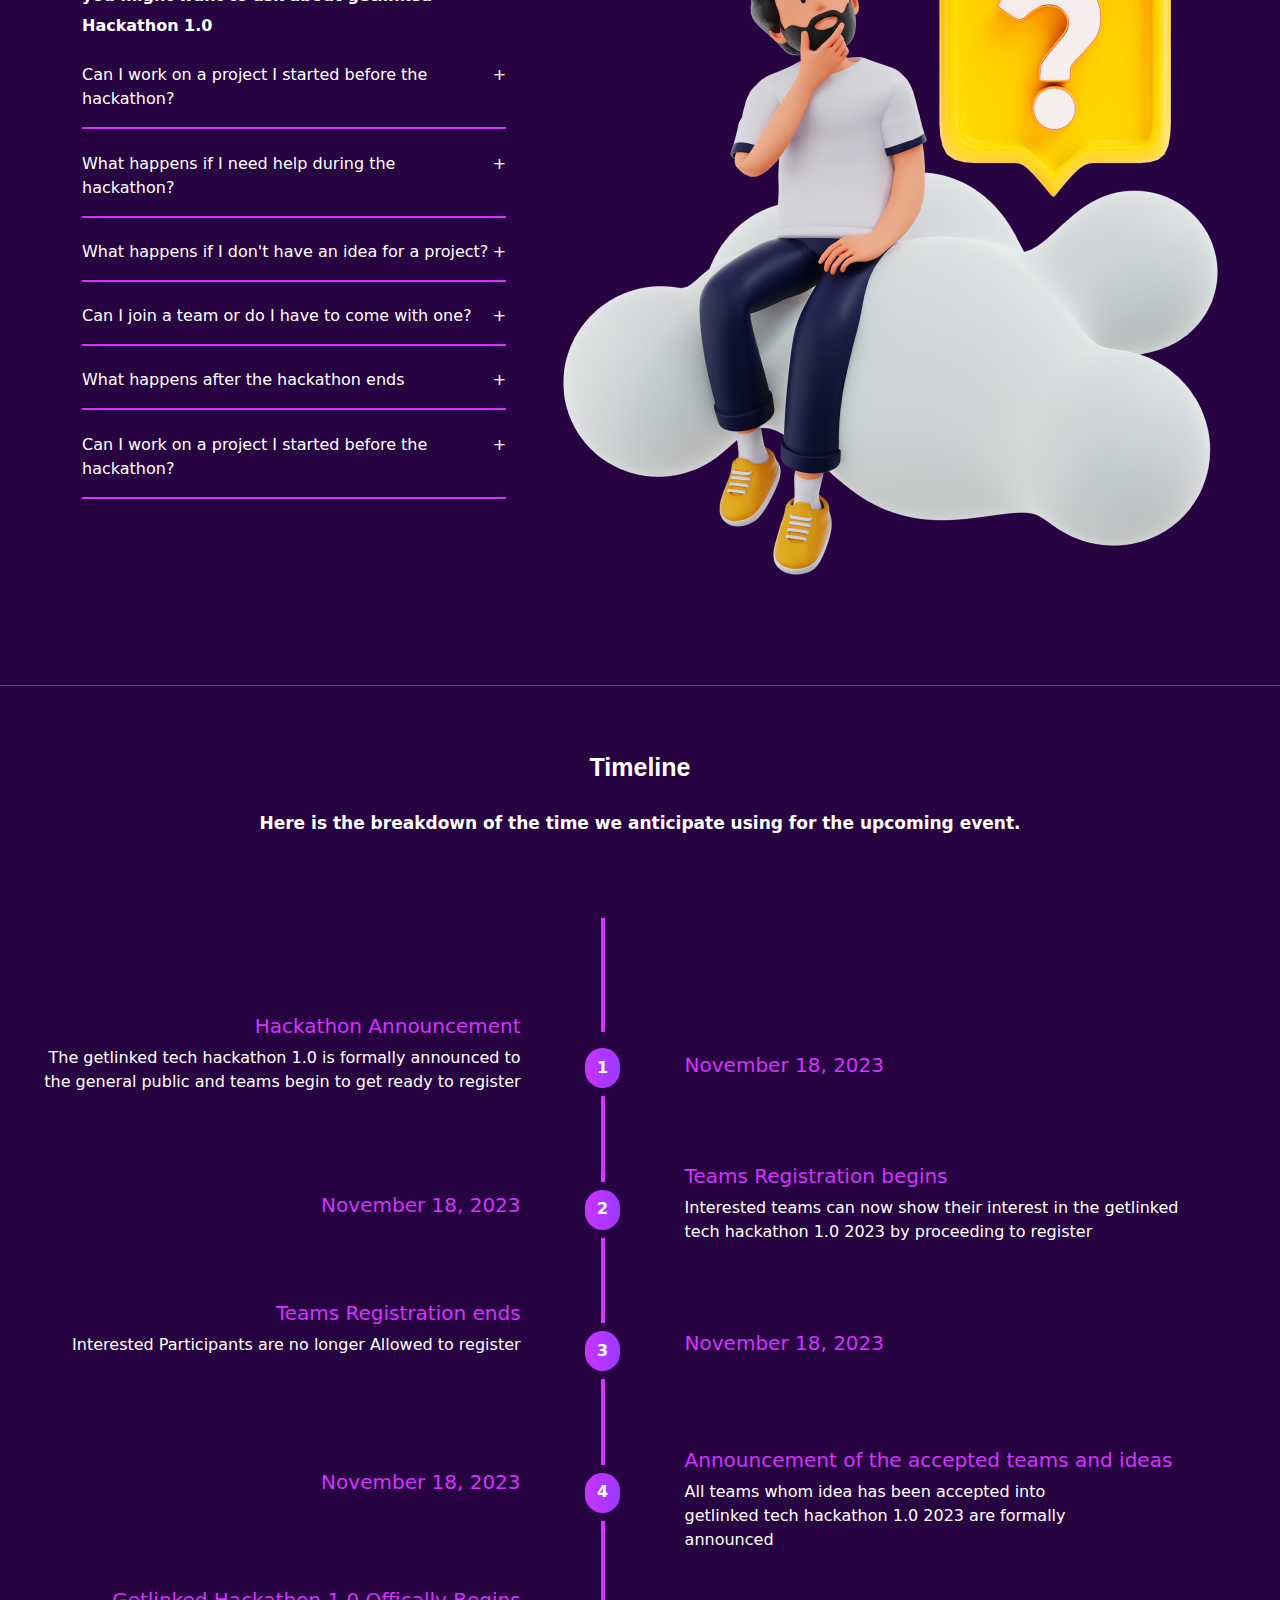
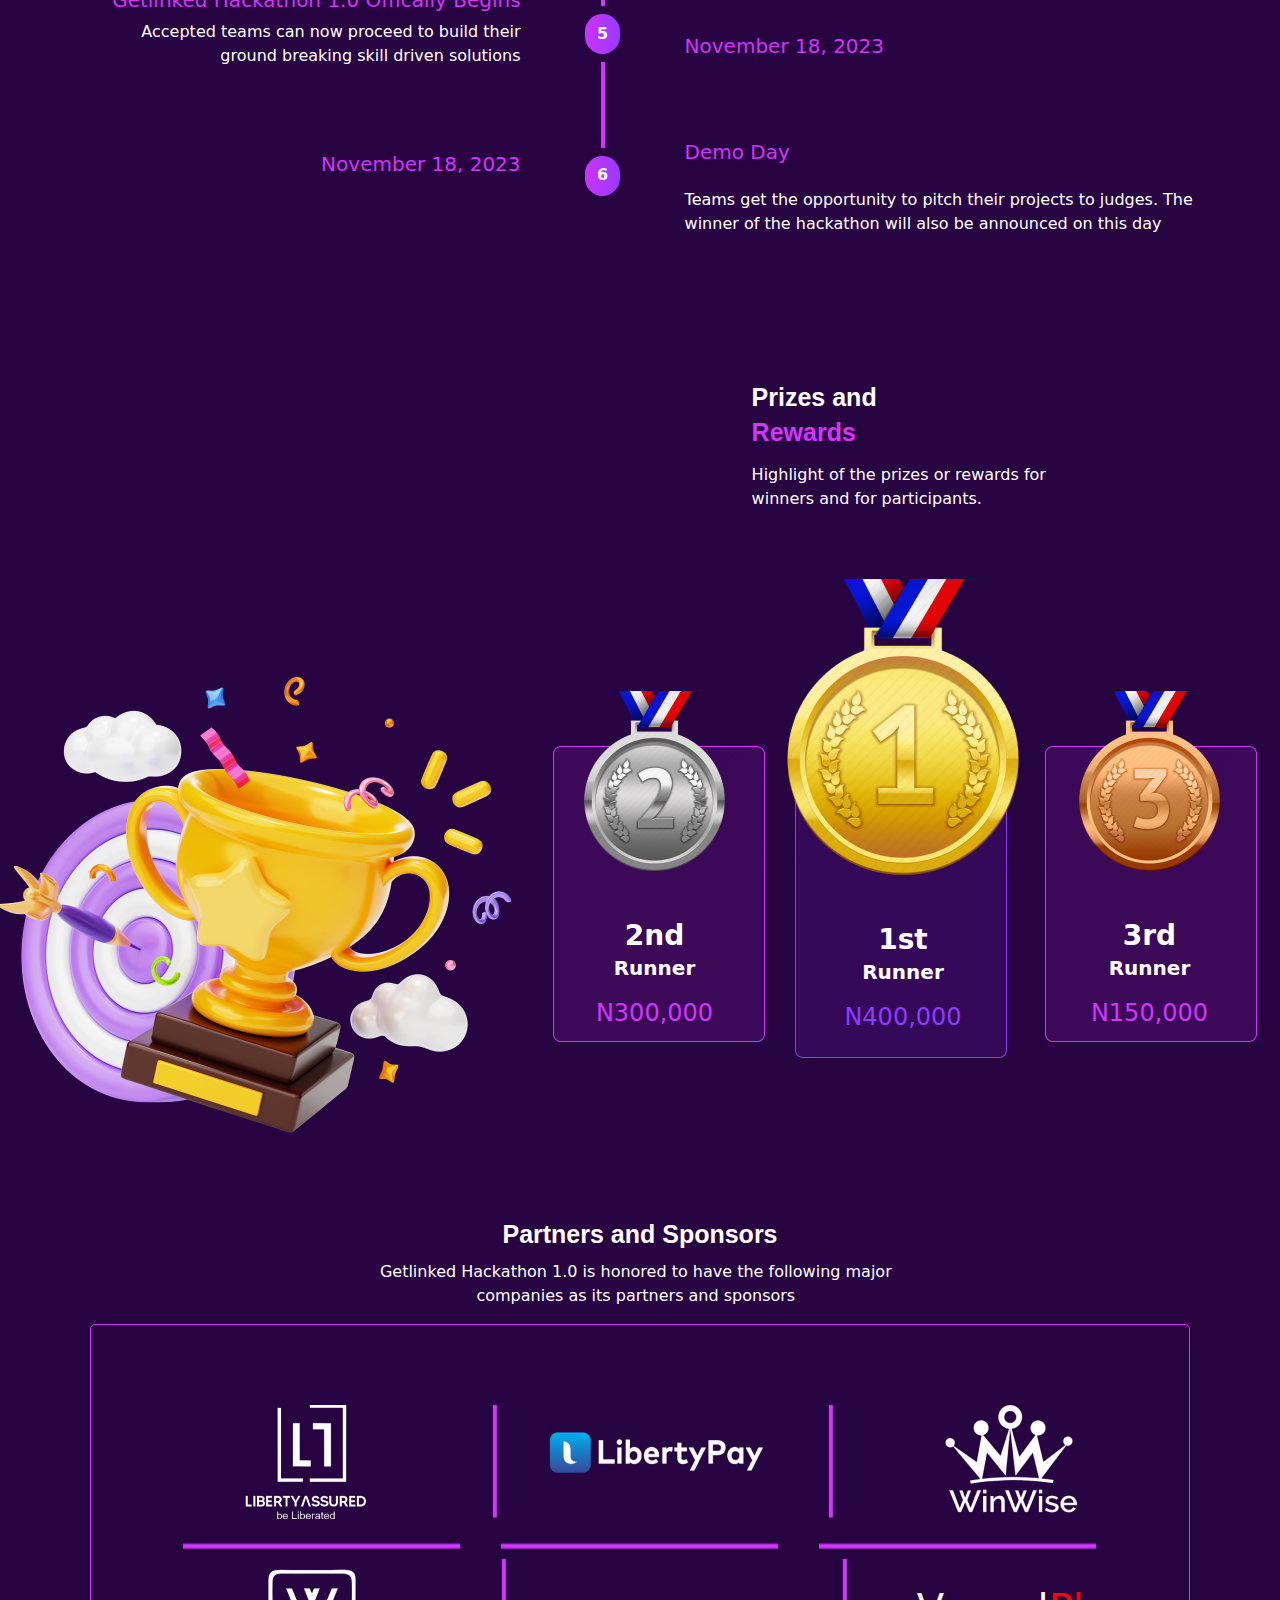
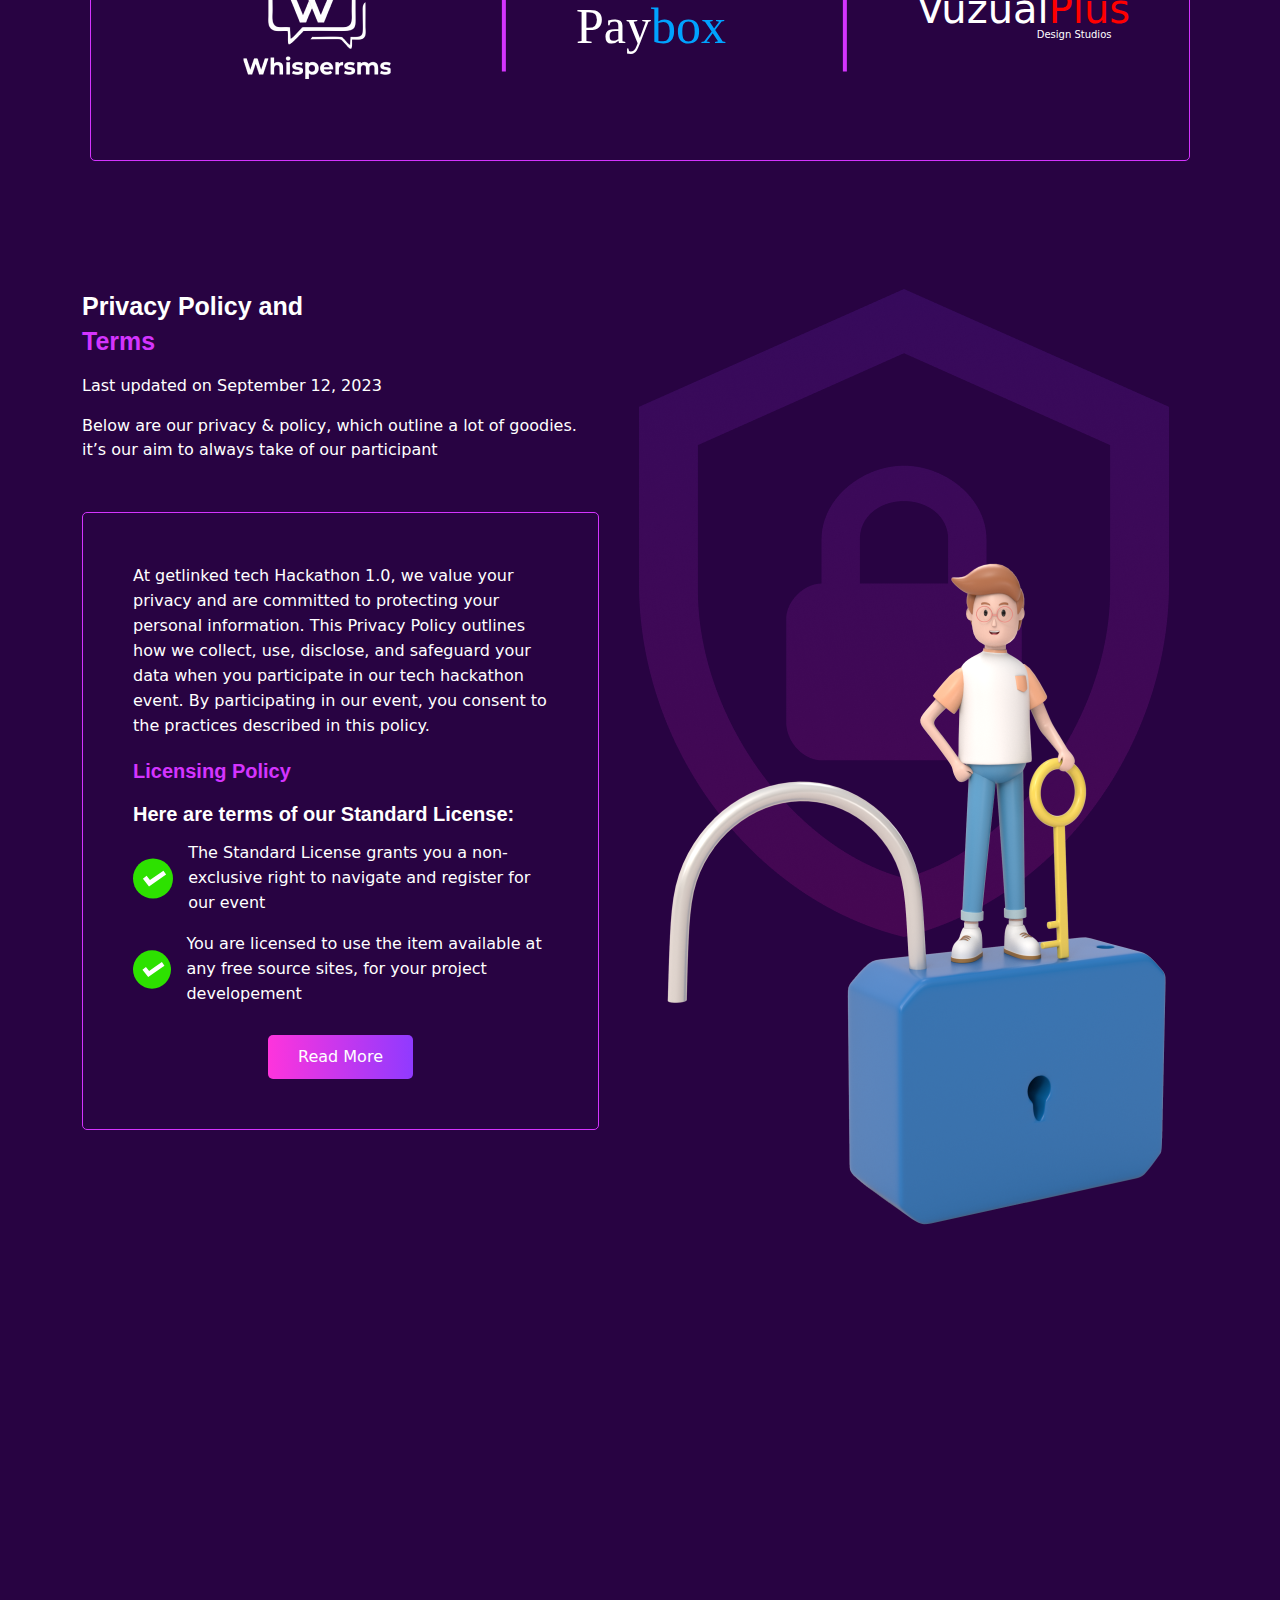
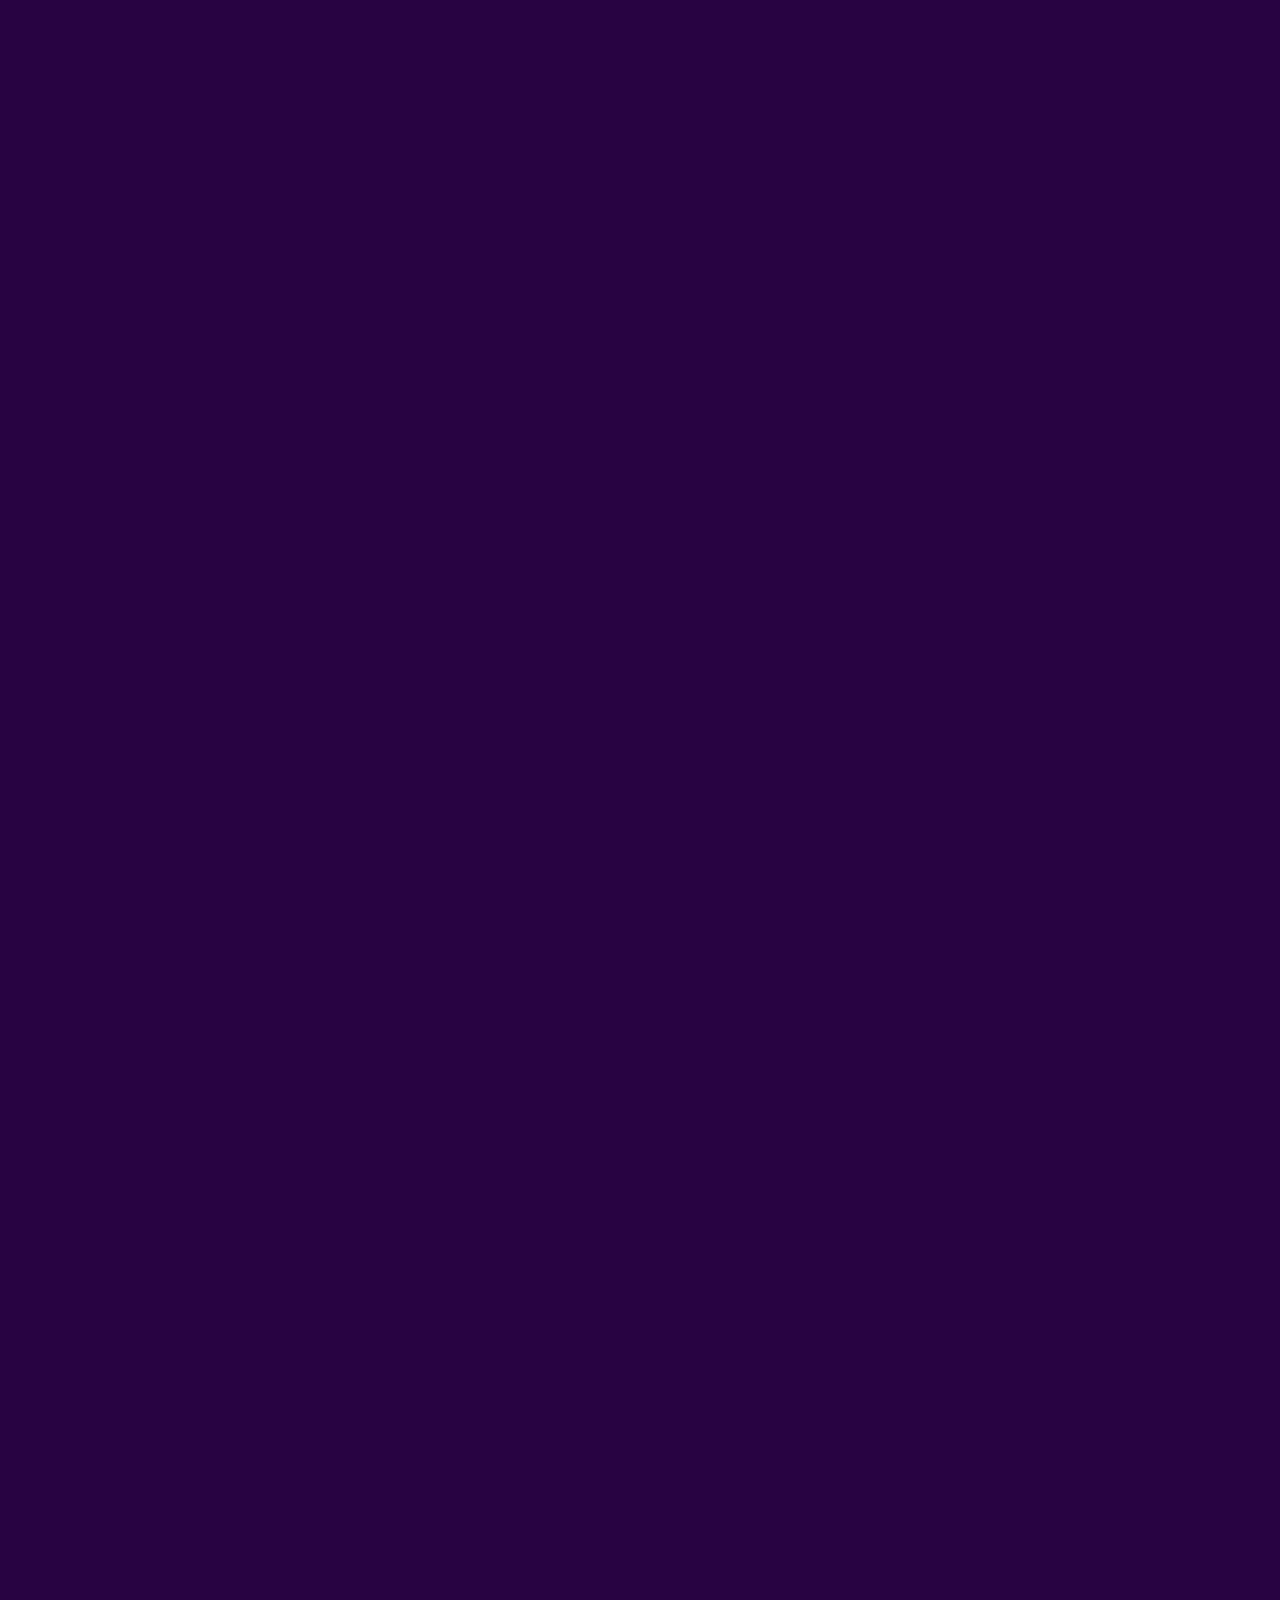
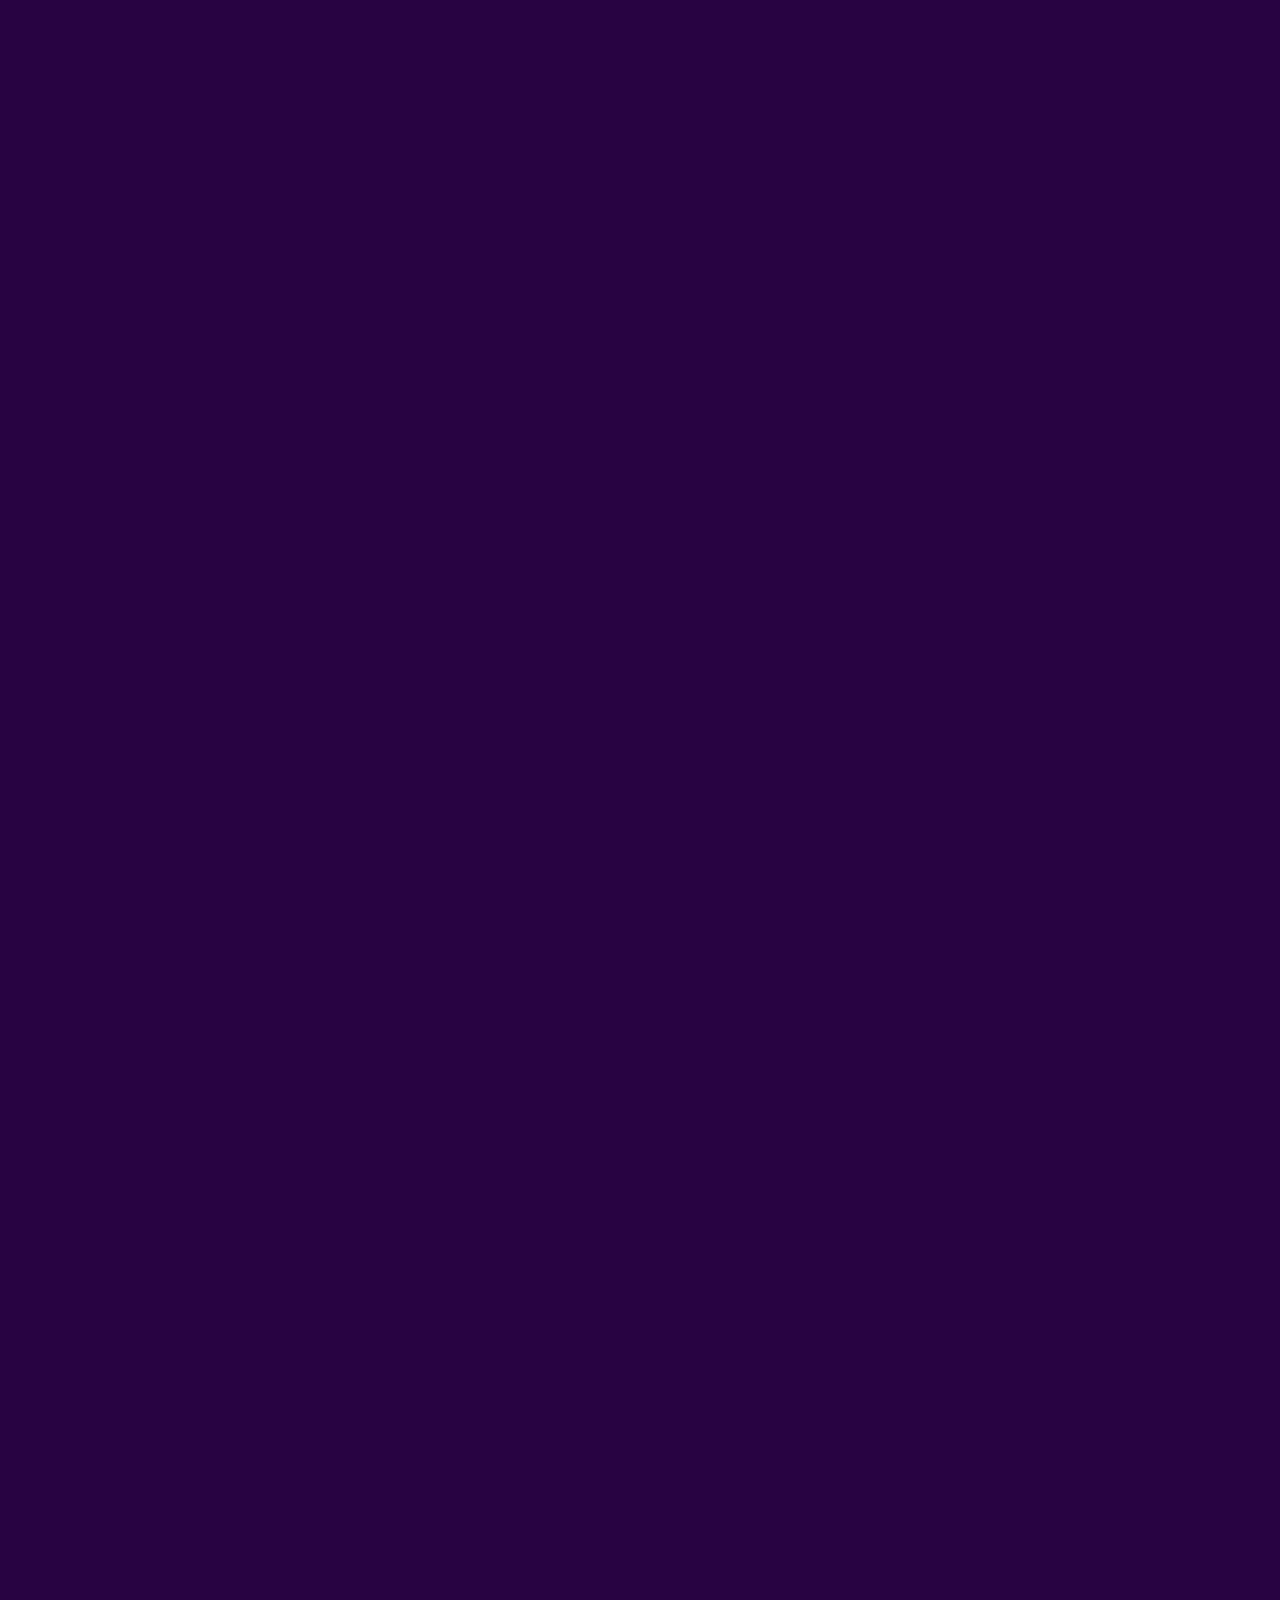
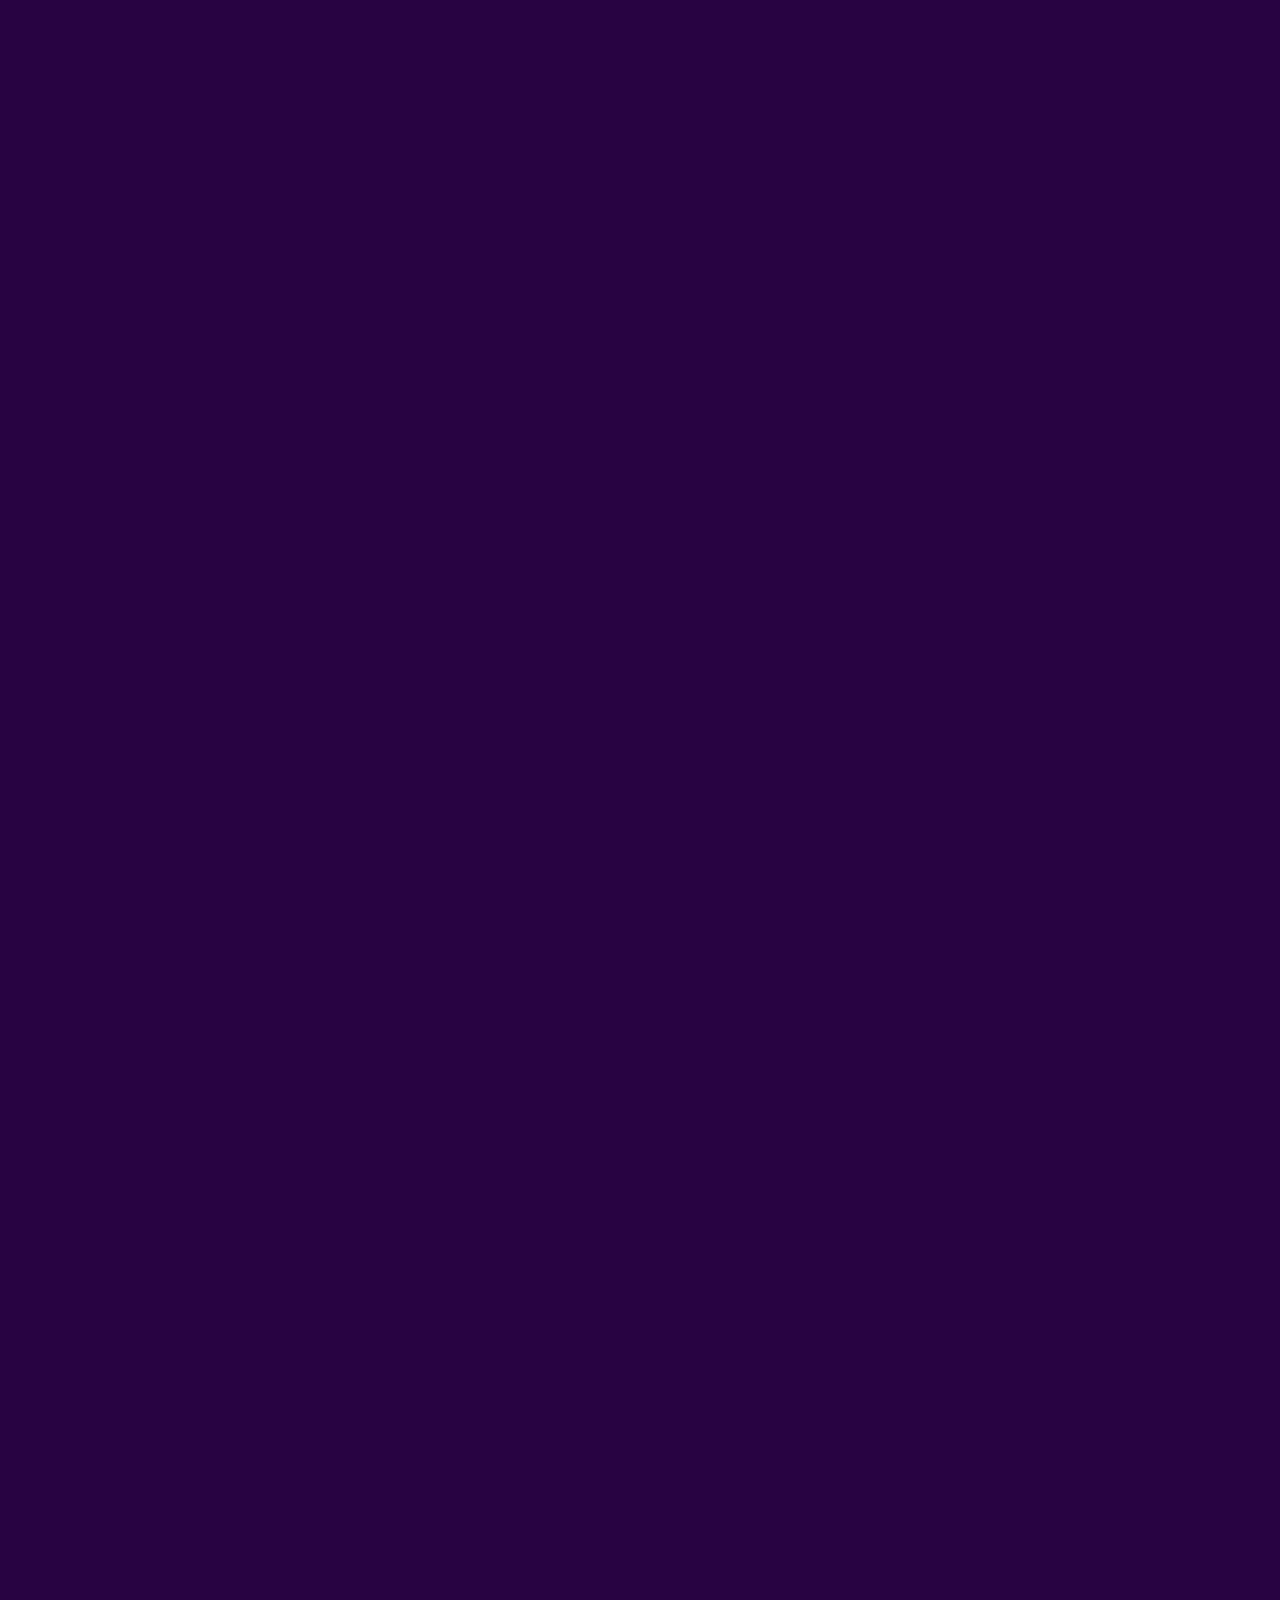
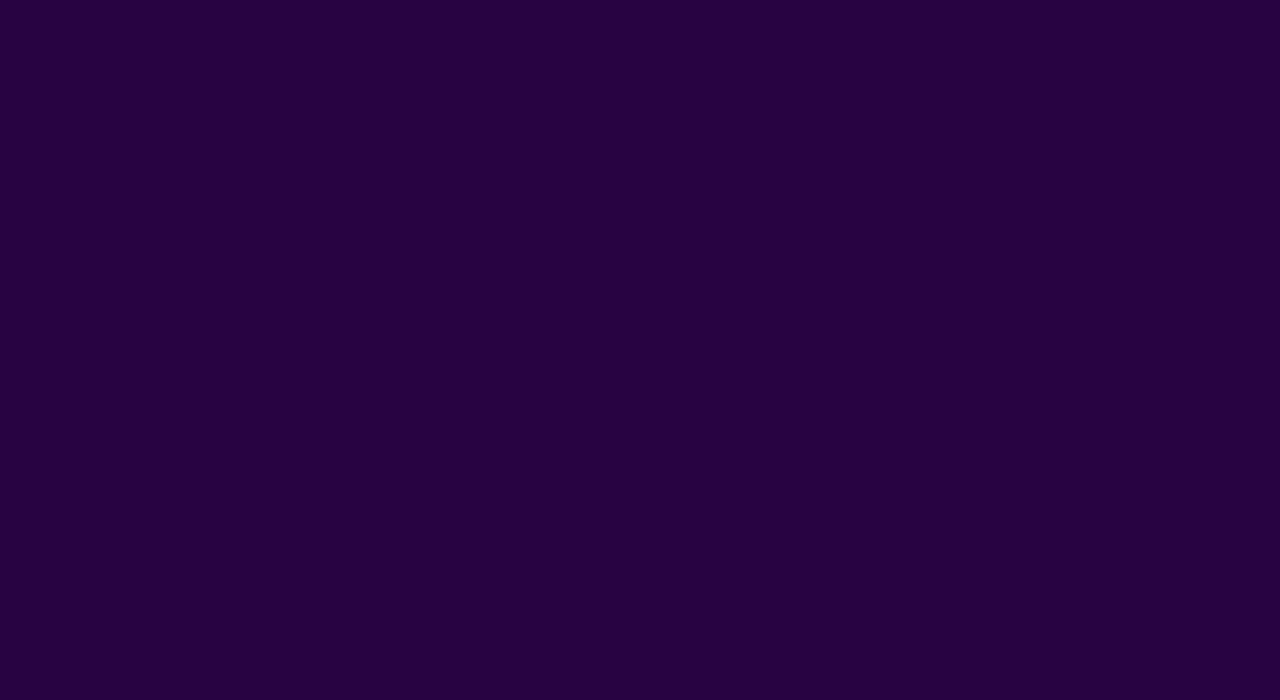
==== commit dd7017d3: "get" ====
--- a/index.html
+++ b/index.html
@@ -37,7 +37,7 @@
                     <a
                       class="nav-link active text-white"
                       aria-current="page"
-                      href="#"
+                      href="#time"
                       >Timeline</a
                     >
                   </li>
@@ -45,7 +45,7 @@
                     <a class="nav-link text-white" href="#">Overview</a>
                   </li>
                   <li class="nav-item">
-                    <a class="nav-link text-white" href="#">FAQs</a>
+                    <a class="nav-link text-white" href="#faq">FAQs</a>
                   </li>
                   <li class="nav-item">
                     <a class="nav-link text-white" href="#">Contact</a>
@@ -270,7 +270,7 @@
         <hr />
 
         <div class="faq-think d-flex container">
-          <div class="faq text-white">
+          <div class="faq text-white" id="faq">
             <div class="we">
               <h4>Frequently Ask <span>Qestion</span></h4>
               <h4 class="mobile2">Frequently Ask <br /><span>Qestion</span></h4>
@@ -352,7 +352,7 @@
           </div>
         </div>
         <hr />
-        <div class="time-div d-flex text-white">
+        <div class="time-div d-flex text-white" id="time">
           <div class="w-lg-25 time mb-5">
             <h4>Timeline</h4>
             <p>
@@ -436,7 +436,7 @@
           </div>
         </div>
 
-        <div class="container announce-div-mobile">
+        <div class="container announce-div-mobile" id="time">
           <div class="lines">
             <img
               src="./images/Line 3.png"
@@ -663,13 +663,145 @@
                 <div class="text-white plus2">
                   <p>Vuzual<span>Plus</span></p>
                   <div class="position-relative">
-                    <div class="position-absolute plus">
+                    <div class="position-absolute plu">
                       <p>Design Studios</p>
                     </div>
                   </div>
                 </div>
               </div>
             </div>
+          </div>
+        </div>
+
+        <div class="bor-div-mobile">
+          <div class="bor-mobile">
+            <div class="container">
+              <div class="d-flex logos1-mobile">
+                <div class="w-50">
+                  <img
+                    src="./images/Liberty company logo white colour.png"
+                    alt=""
+                    width="100%"
+                  />
+                </div>
+                <div class="w-25 ms-4">
+                  <img
+                    src="./images/Line 17.png"
+                    alt=""
+                    width="10%"
+                    class="ms-2"
+                  />
+                </div>
+                <div class="w-50 mt-4">
+                  <img
+                    src="./images/Liberty company logo white.png"
+                    alt=""
+                    width="100%"
+                  />
+                </div>
+                <div class="w-25 ms-4">
+                  <img src="./images/Line 17.png" alt="" width="10%" />
+                </div>
+                <div class="w-50">
+                  <img
+                    src="./images/Winwise logo White colour 1.png"
+                    alt=""
+                    width="100%"
+                  />
+                </div>
+              </div>
+
+              <div class="d-flex line2-mobile">
+                <div class="">
+                  <img src="./images/Line 12.png" alt="" width="100%" />
+                </div>
+                <div class="">
+                  <img src="./images/Line 12.png" alt="" width="100%" />
+                </div>
+                <div class="">
+                  <img src="./images/Line 12.png" alt="" width="100%" />
+                </div>
+              </div>
+
+              <div class="d-flex logos2-mobile w-100">
+                <div class="w-50 mt-2 ms-2">
+                  <img
+                    src="./images/wisper logo white.png"
+                    alt=""
+                    width="100%"
+                  />
+                </div>
+                <div class="w-25 ms-4">
+                  <img
+                    src="./images/Line 17.png"
+                    alt=""
+                    width="15%"
+                    class="ms-3"
+                  />
+                </div>
+                <div class="pay text-white w-50 ms-3">
+                  <p class="">Pay<span>box</span></p>
+                </div>
+                <div class="w-25">
+                  <img
+                    src="./images/Line 17.png"
+                    alt=""
+                    width="15%"
+                    class="ms-3"
+                  />
+                </div>
+                <div class="text-white plus2-mobile w-50 ms-2">
+                  <p>Vuzual<span>Plus</span></p>
+                  <div class="position-relative w-100">
+                    <div class="position-absolute plu-mobile w-100">
+                      <p>Design Studios</p>
+                    </div>
+                  </div>
+                </div>
+              </div>
+            </div>
+          </div>
+        </div>
+        <div class="d-flex container terms-div text-white">
+          <div class="terms">
+            <h4>Privacy Policy and <span>Terms</span></h4>
+            <p class="last">Last updated on September 12, 2023</p>
+            <p>
+              Below are our privacy & policy, which outline a lot of goodies.
+              it’s our aim to always take of our participant
+            </p>
+            <div class="bor2">
+              <p>
+                At getlinked tech Hackathon 1.0, we value your privacy and are
+                committed to protecting your personal information. This Privacy
+                Policy outlines how we collect, use, disclose, and safeguard
+                your data when you participate in our tech hackathon event. By
+                participating in our event, you consent to the practices
+                described in this policy.
+              </p>
+              <h5>Licensing Policy</h5>
+              <h5 class="here">Here are terms of our Standard License:</h5>
+              <div class="d-flex check">
+                <img src="./images/list terms.svg" alt="" />
+                <p>
+                  The Standard License grants you a non-exclusive right to
+                  navigate and register for our event
+                </p>
+              </div>
+              <div class="d-flex check">
+                <img src="./images/list terms.svg" alt="" />
+                <p>
+                  You are licensed to use the item available at any free source
+                  sites, for your project developement
+                </p>
+              </div>
+              <div class="read">
+                <button class="btn1">Read More</button>
+              </div>
+            </div>
+          </div>
+          <div class="padlock">
+            <img src="./images/padlock.png" alt="" />
           </div>
         </div>
       </main>
--- a/css/style.css
+++ b/css/style.css
@@ -2,6 +2,10 @@
   padding: 0;
   margin: 0;
   box-sizing: border-box;
+}
+
+html{
+  scroll-behavior: smooth;
 }
 
 #section {
@@ -629,6 +633,10 @@
   padding: 0 90px;
 }
 
+.bor-div-mobile{
+  display: none;
+}
+
 .bor{
   border: 1px #D434FE solid;
   padding: 80px;
@@ -706,7 +714,7 @@
   margin-left: 0;
 }
 
-.plus{
+.plu{
   top: -88px;
   left: 50px;
   width: 100%;
@@ -715,6 +723,78 @@
 .plus2 :nth-child(2) p{
   font-size: 10px;
   width: 100%;
+}
+
+.terms-div{
+  justify-content: space-between;
+  margin-top: 10%;
+  gap: 40px;
+}
+
+.terms h4{
+  color: white;
+  width: 50%;
+  font-size: 25px;
+  font-weight: 700;
+  line-height: 35px;
+  margin-bottom: 3%;
+  font-family: Arial;
+}
+
+.terms h4 span{
+  color: #D434FE;
+}
+
+.last p{
+  color:rgba(255, 255, 255, 0.75);
+}
+
+.bor2{
+  border: 1px #D434FE solid;
+  padding: 50px;
+  border-radius: 5px;
+  margin-top: 50px;
+}
+
+.bor2 h5{
+  color: #D434FE;
+  font-weight: 700;
+  line-height: 35px;
+  font-family: Arial;
+  font-size: 20px;
+}
+
+.here{
+  color: white!important;
+}
+
+.bor2 p{
+  line-height: 25px;
+}
+
+.check{
+  gap: 15px;
+}
+
+.check img{
+  width: 20%;
+  margin-top: -14px;
+}
+
+.read{
+  display: flex;
+  justify-content: center;
+  margin-top: 13px;
+}
+
+.padlock{
+  background-image: url('../images/Vector.png');
+  background-repeat: no-repeat;
+  /* margin-left: 8%; */
+}
+
+.padlock img{
+  margin-top: 38%;
 }
 
 @media (max-width: 768px) {
@@ -980,7 +1060,6 @@
 
   .prize-mobile{
     color: white;
-
   }
 
   .prize-mobile h4{ 
@@ -1020,6 +1099,10 @@
     padding: 0 50px;
   }
 
+  .bor-div-mobile{
+    display: none;
+  }
+
   .bor{
     padding: 20px;
   }
@@ -1036,10 +1119,6 @@
     margin-left: 10px;
   }
 
-  .logos1 :nth-child(2) img{
-    /* width: 70%; */
-  }
-
   .logos1 :nth-child(3){
     margin-left: -35px;
   }
@@ -1062,11 +1141,7 @@
   }
 
   .logos2 :nth-child(2) img{
-    margin-left: 52px;
-  }
-
-  .logo2 :nth-child(2){
-    margin-left: 30%;
+    margin-left: 58px;
   }
 
   .logos2 :nth-child(3){  
@@ -1075,12 +1150,16 @@
     margin-left: 0!important;
   }
 
+  .logos2 :nth-child(3) p{
+    margin-left: 0;
+  }
+
   .logos2 :nth-child(4) img{
     width: 18%;
   }
 
   .logos2 :nth-child(4){
-    margin-left: -35px;
+    margin-left: -27px;
   }
 
   .logos2 :nth-child(5){
@@ -1093,12 +1172,29 @@
     margin-top: 30px;
   }
 
-  .plus {
-    top: -88px;
+  .plu {
     left: 30px;
-    width: 100%;
-  }
-
+  }
+
+  .terms-div{
+    flex-direction: column;
+  }
+
+  .check img {
+    width: 10%;
+    margin-top: 0;
+  }
+
+  .padlock{
+    width: 100%;
+    margin-left: 10%;
+    margin-top: 5%;
+  }
+
+  .padlock img{
+    margin-top: 30%;
+    margin-left: -5%;
+  }
 }
 
 @media (max-width: 500px) {
@@ -1451,4 +1547,113 @@
   .three p {
     margin-bottom: 0;
   }
-}
+
+  .partners{
+    margin-top: 71%;
+  }
+
+  .partners p{
+    width: 100%;
+    margin: 0;
+  }
+
+  .bor-div{
+    display: none;
+  }
+
+  .bor-div-mobile{
+    display: block;
+    padding: 0 10px;
+  }
+
+  .bor-mobile{
+    padding: 18px;
+    border: 1px #D434FE solid;
+    border-radius: 5px;
+    margin-top: 20px;
+  }
+
+  .line2-mobile{
+    justify-content: space-between;
+    gap: 30px;
+  }
+
+  .pay p{
+    font-size: 20px;
+    font-weight: 400;
+    font-family: "Typo Hoop Demo";
+  }
+
+  .pay p span{
+    color: #00A3FF;
+    margin-left: 0;
+  }
+
+  .plus2-mobile p{
+    font-size: 18px;
+    font-weight: 400;
+  }
+
+  .plus2-mobile p span {
+    color: #F00;
+    margin-left: 0;
+  }
+  
+  .plu-mobile {
+    top: -20px;
+    left: 55px;
+    width: 100%;
+  }
+  
+  .plu-mobile p {
+    font-size: 5px;
+    width: 100%;
+  }
+
+  .terms h4 {
+    width: 100%;
+    text-align: center;
+  }
+
+  .terms p{
+    text-align: center;
+  }
+
+  .bor2{
+    padding: 30px;
+  }
+
+  .bor2 p{
+    width: 100%;
+    line-height: 20px;
+    font-size: 12px;
+  }
+
+  .bor2 h5{
+    text-align: start;
+    font-size: 15px;
+    line-height: 30px;
+  }
+
+  .check p{
+    text-align: start;
+  }
+
+  .check img{
+    margin-top: -20px;
+  }
+
+  .padlock{
+    margin-left: 0;
+    background-position: center;
+    background-size: 100%;
+    margin-top: -25%;
+  }
+
+  .padlock img{
+    width: 100%;
+    margin-top: 90%;
+    margin-left: 0;
+  }
+
+}
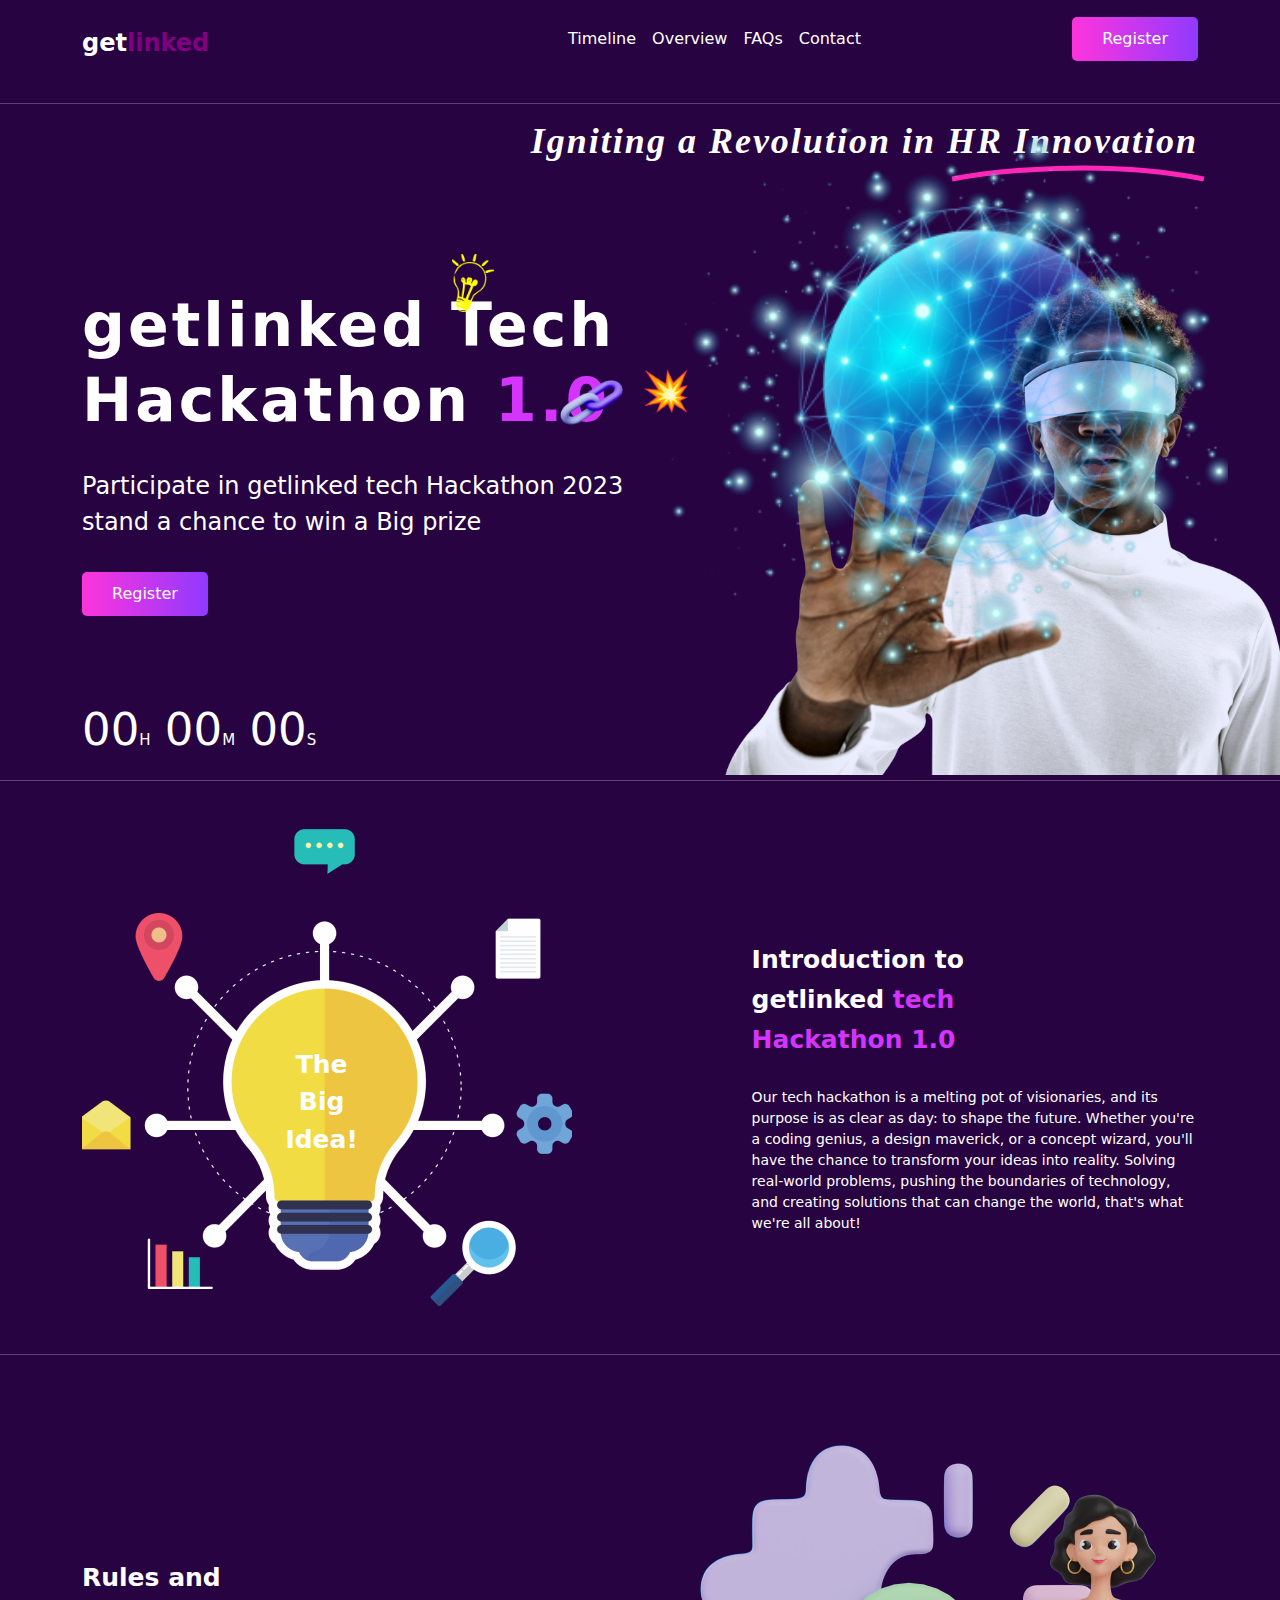
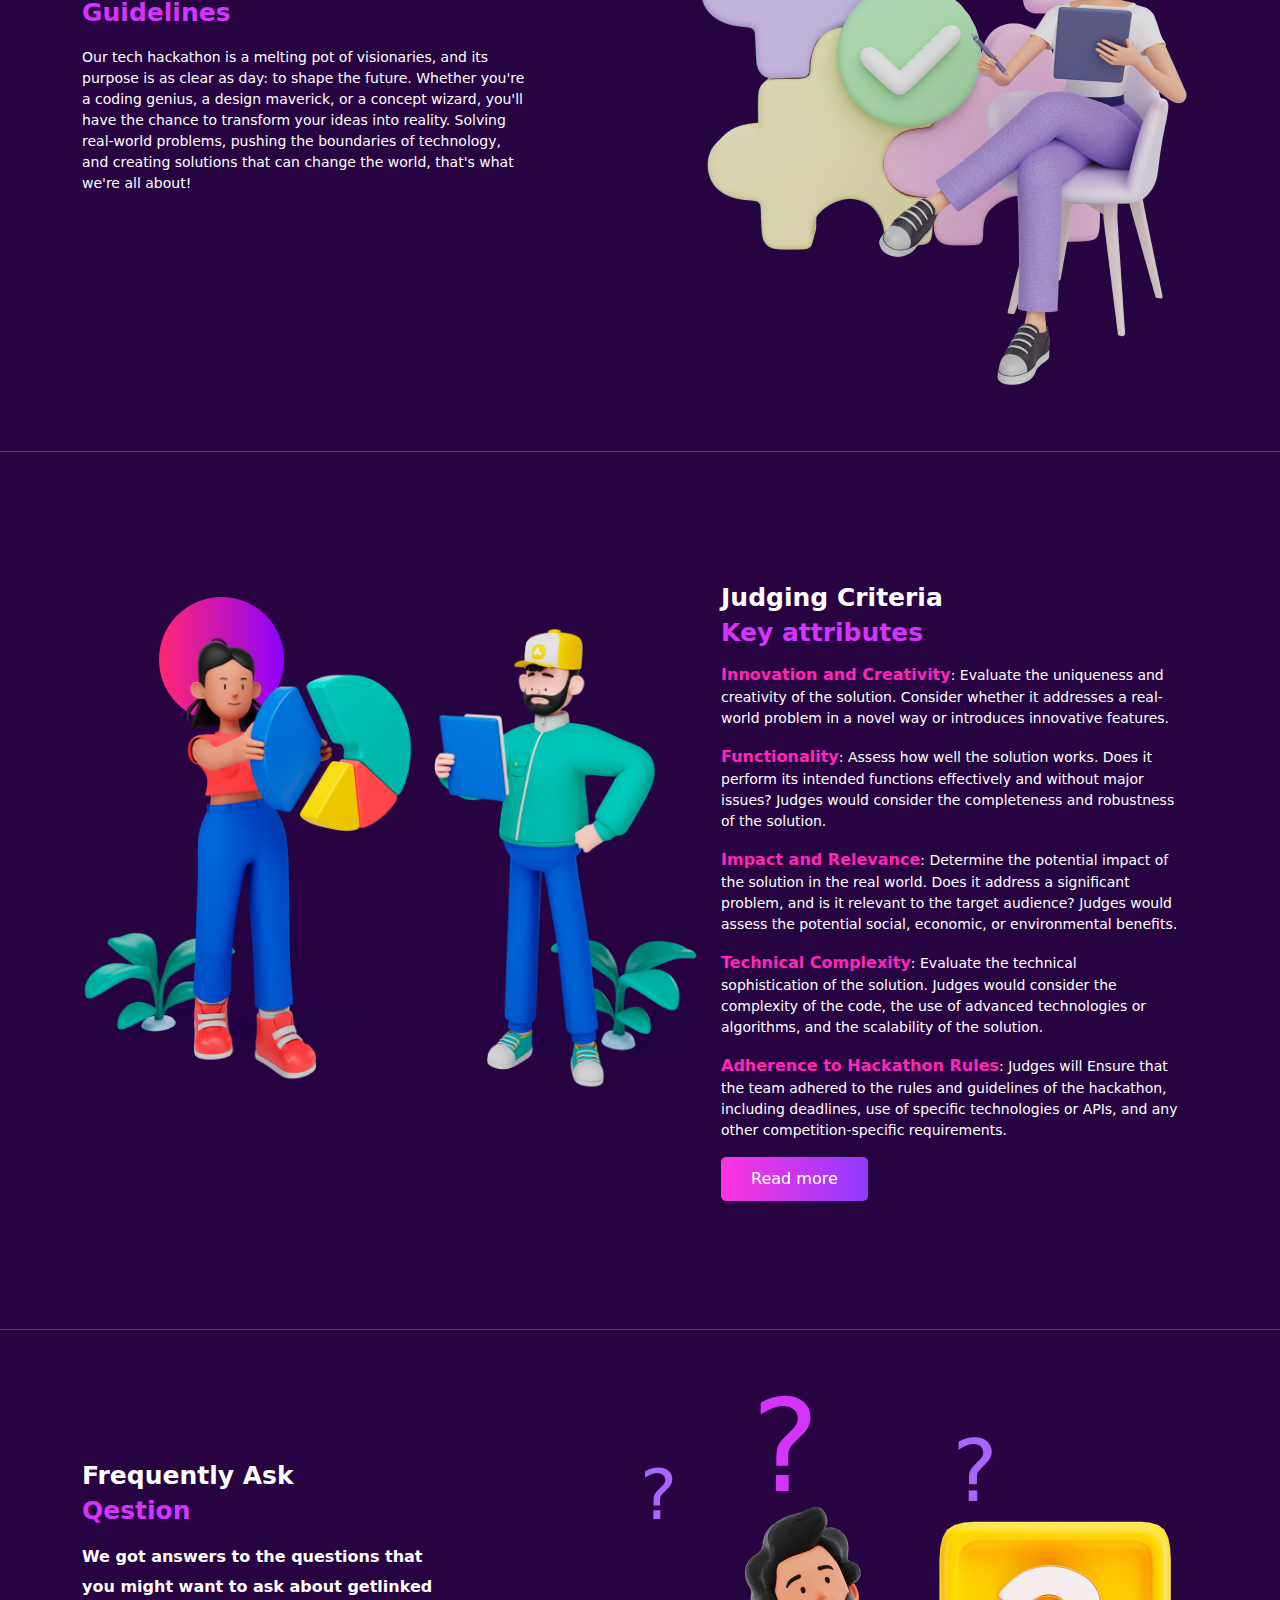
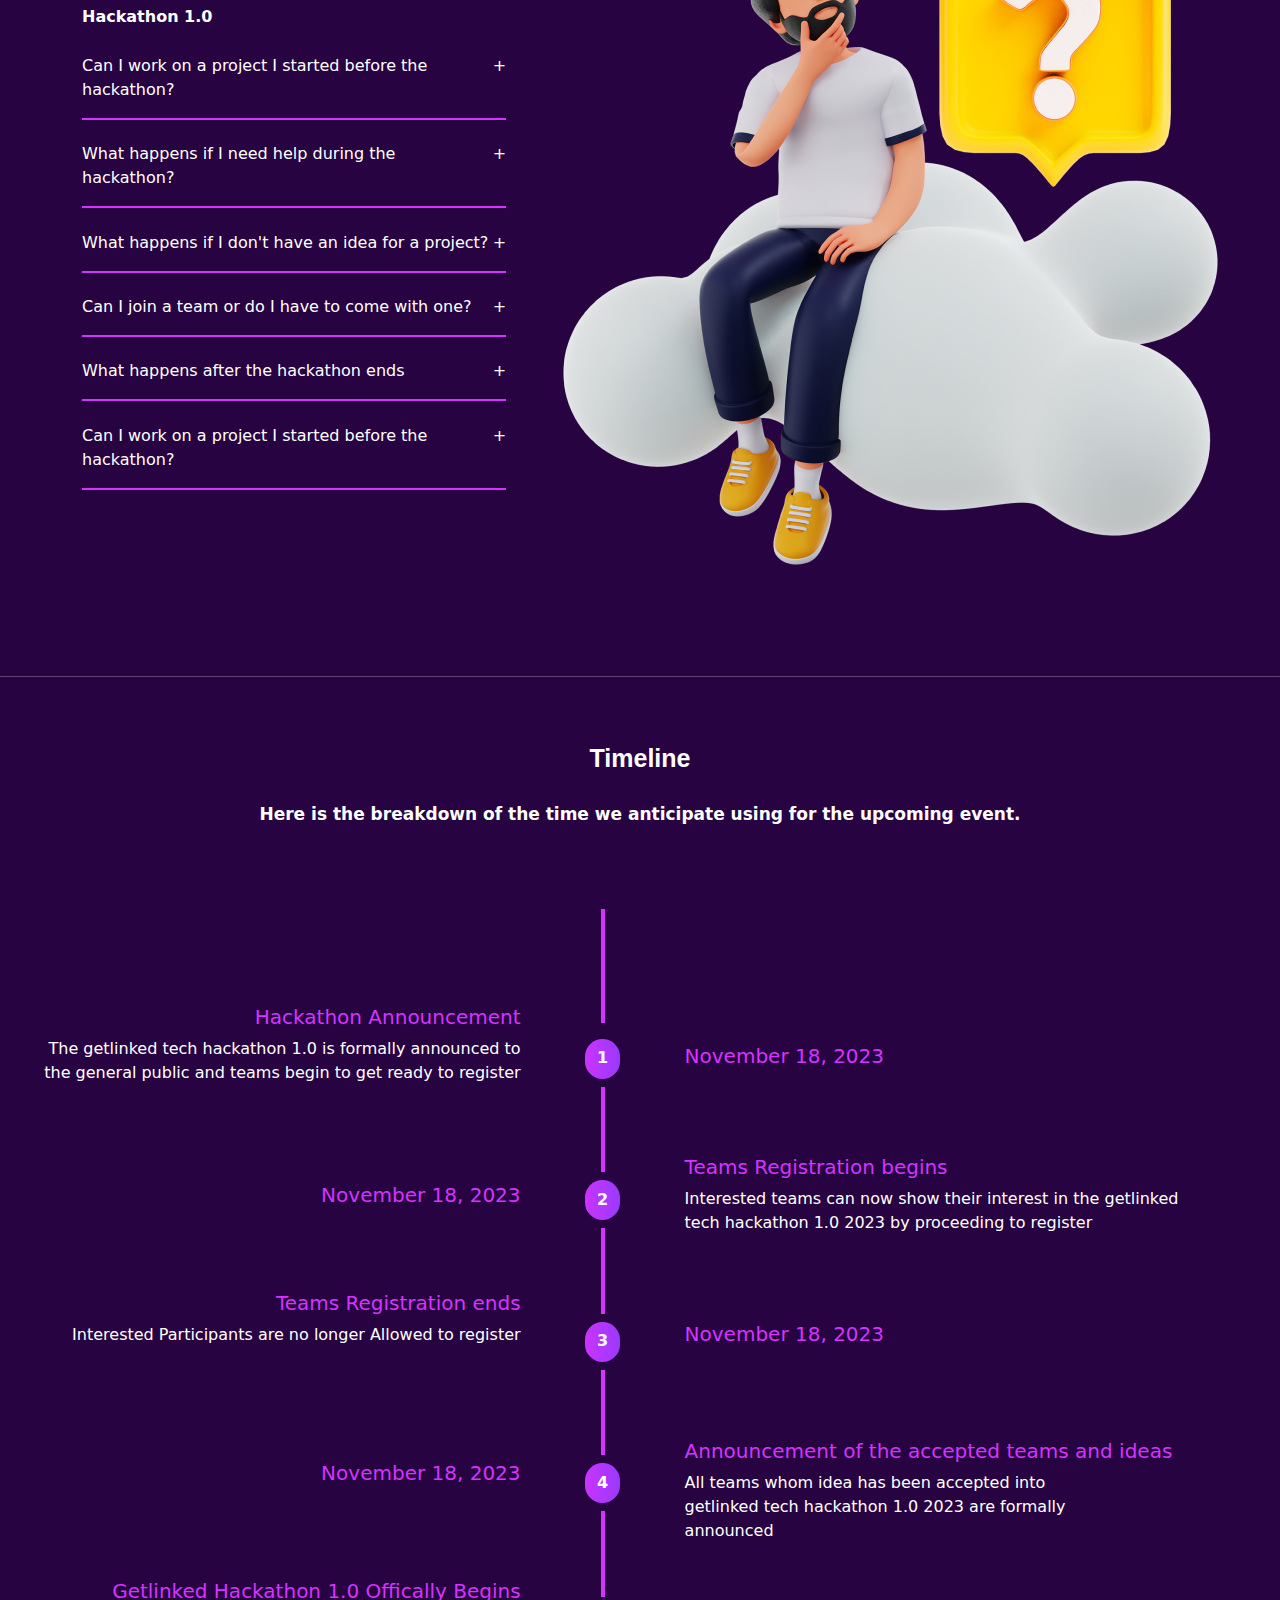
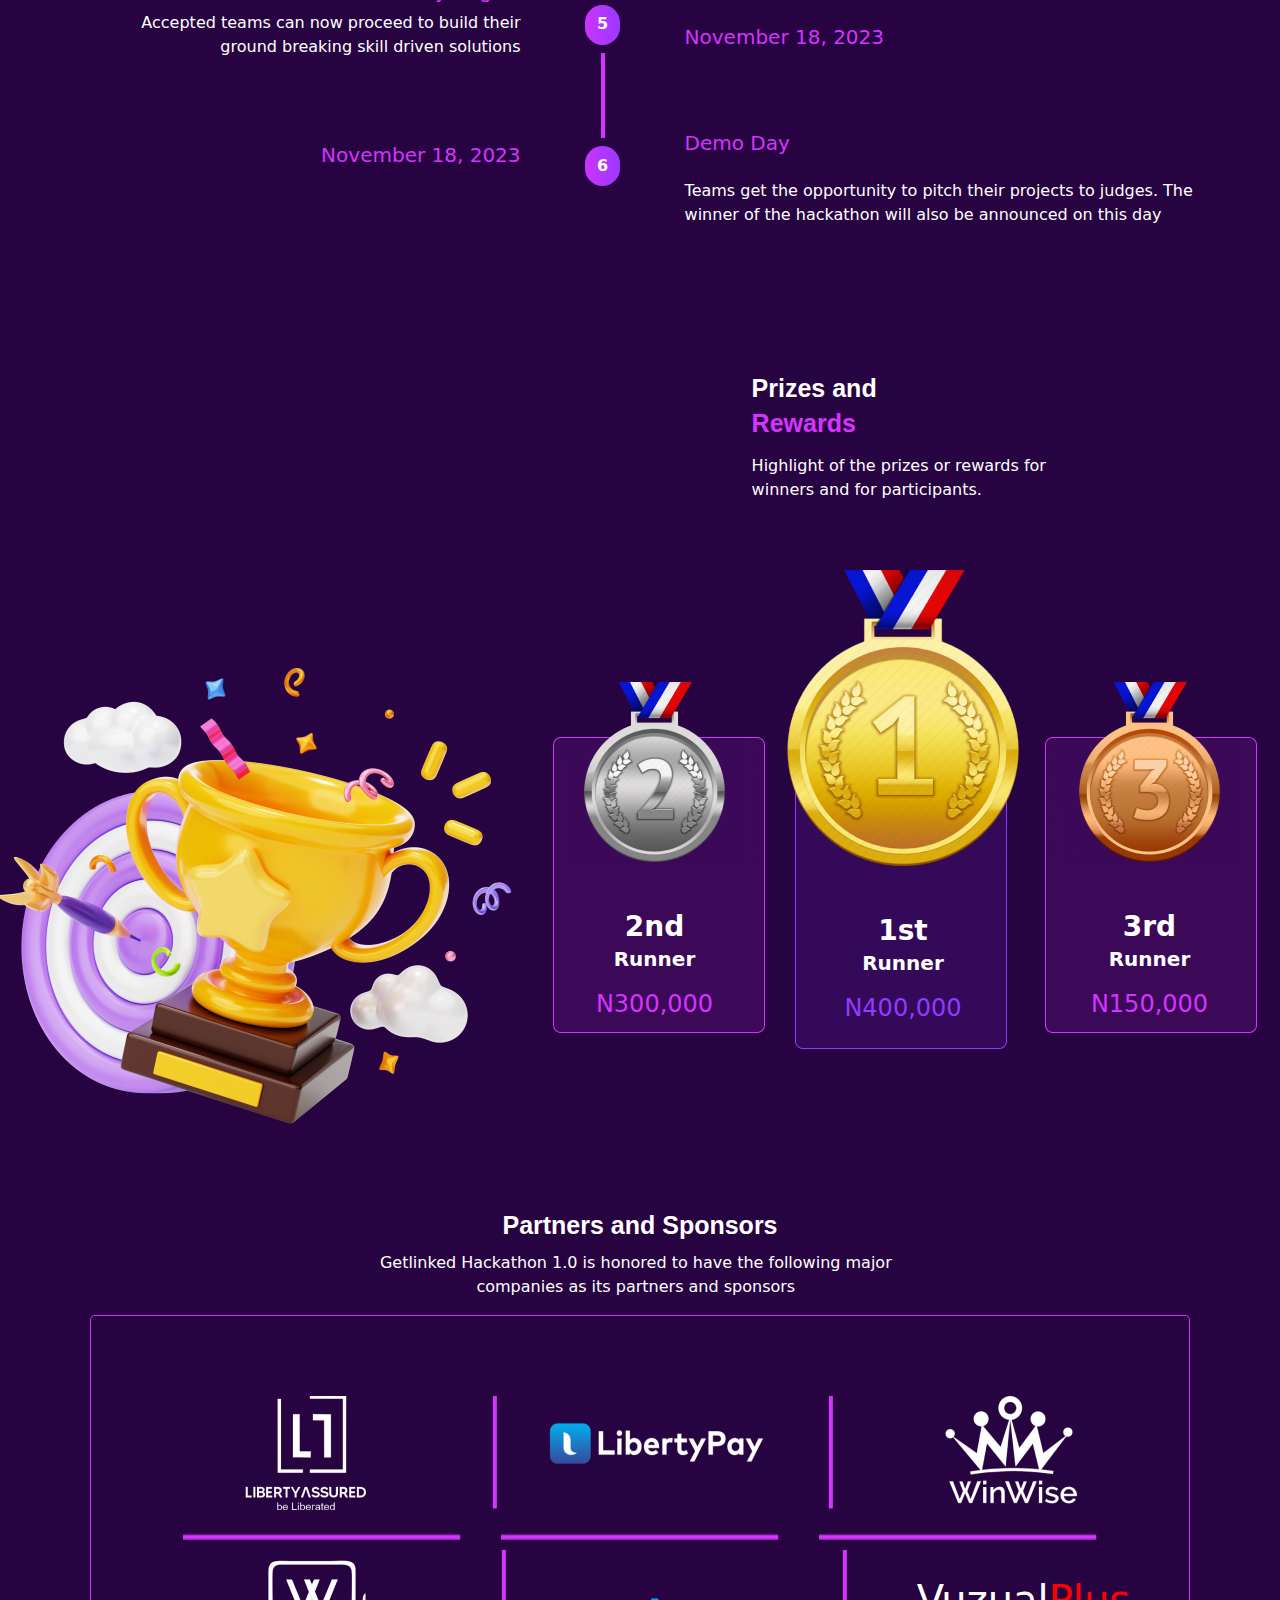
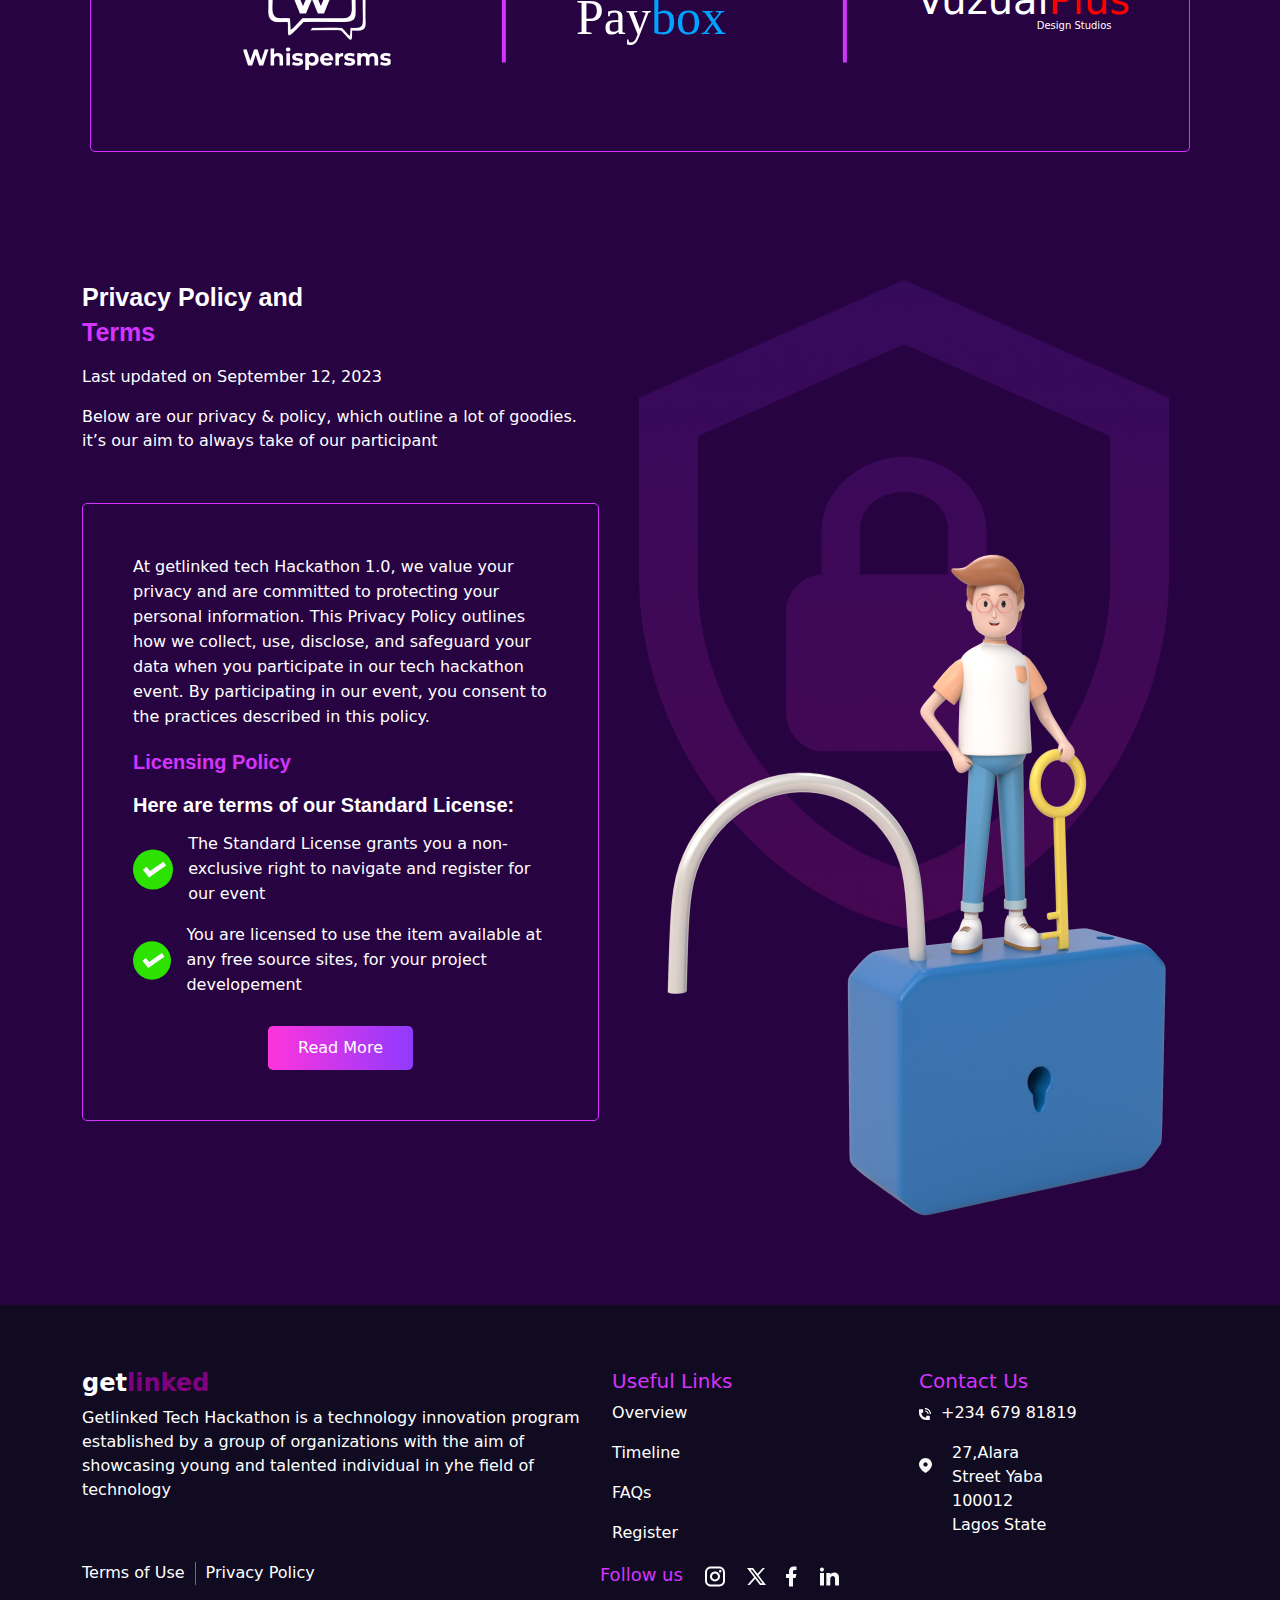
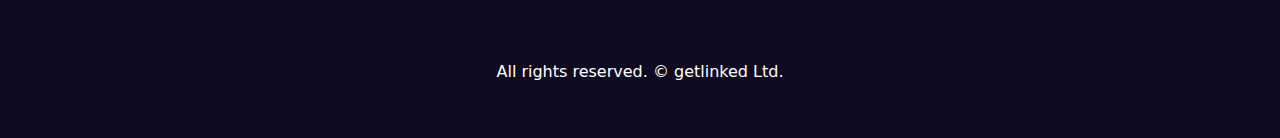
==== commit 3011c791: "get" ====
--- a/index.html
+++ b/index.html
@@ -14,9 +14,9 @@
       <header class="container-fluid px-0">
         <div class="container-lg mb-4">
           <nav class="navbar navbar-expand-lg">
-            <div class="container-fluid nb-div">
+            <div class="container-fluid nb-div px-0">
               <a class="navbar-brand nb mt-3" href="#">
-                <p>get<span>linked</span></p>
+                <h4>get<span>linked</span></h4>
               </a>
               <button
                 class="navbar-toggler"
@@ -48,7 +48,7 @@
                     <a class="nav-link text-white" href="#faq">FAQs</a>
                   </li>
                   <li class="nav-item">
-                    <a class="nav-link text-white" href="#">Contact</a>
+                    <a class="nav-link text-white" href="#contact">Contact</a>
                   </li>
                 </ul>
                 <button class="btn1">Register</button>
@@ -133,11 +133,6 @@
         <hr class="mt-lg-0" />
         <div class="big-star container d-flex mt-5 mb-5">
           <div class="big">
-            <!-- <div class="gra-div position-relative">
-              <div class="gra position-absolute">
-                <img src="./images/sata gra.png" alt="" width="100%" />
-              </div>
-            </div> -->
             <div class="big-idea">
               <img src="./images/the big idea 1.png" alt="" />
               <div class="idea-div position-relative">
@@ -145,22 +140,9 @@
                   <p>The Big Idea!</p>
                 </div>
               </div>
-              <!-- <div class="idea-mobile text-white">
-                <p>The Big Idea!</p>
-              </div> -->
-            </div>
-            <!-- <div class="arrow-div position-relative">
-              <div class="arrow position-absolute">
-                <img src="./images/arrow.png" alt="" />
-              </div>
-            </div> -->
+            </div>
           </div>
           <div class="star">
-            <!-- <div class="pu-div position-relative">
-              <div class="pu position-absolute">
-                <img src="./images/star pu.png" alt="" />
-              </div>
-            </div> -->
             <div class="intro">
               <h4>Introduction to getlinked <span>tech Hackathon 1.0</span></h4>
               <h4 class="mobile2">
@@ -805,7 +787,118 @@
           </div>
         </div>
       </main>
-      <footer></footer>
+
+      <footer>
+        <div class="" id="contact">
+          <div class="container text-white foot-big">
+            <div class="d-flex foot">
+              <div class="nb-div2">
+                <div class="nb">
+                  <h4>get<span>linked</span></h4>
+                </div>
+                <p>
+                  Getlinked Tech Hackathon is a technology innovation program
+                  established by a group of organizations with the aim of
+                  showcasing young and talented individual in yhe field of
+                  technology
+                </p>
+              </div>
+
+              <div class="w-25">
+                <h6>Useful Links</h6>
+                <p>Overview</p>
+                <p>Timeline</p>
+                <p>FAQs</p>
+                <p>Register</p>
+              </div>
+              <div class="w-25">
+                <h6>Contact Us</h6>
+                <div class="d-flex group">
+                  <img src="./images/Group.svg" alt="" />
+                  <p>+234 679 81819</p>
+                </div>
+                <div class="d-flex location">
+                  <img src="./images/location.svg" alt="" />
+                  <p>27,Alara Street Yaba 100012 Lagos State</p>
+                </div>
+              </div>
+            </div>
+            <div class="d-flex follow-use">
+              <div class="d-flex use-div">
+                <p class="">Terms of Use</p>
+                <div class="">
+                  <img src="./images/Line 17.png" alt="" width="1px" />
+                </div>
+                <p class="">Privacy Policy</p>
+              </div>
+              <div class="d-flex follow">
+                <p>Follow us</p>
+                <img src="./images/mdi_instagram.svg" alt="" />
+                <img src="./images/Twitter.svg" alt="" />
+                <img src="./images/Vector facebook.svg" alt="" />
+                <img src="./images/ri_linkedin-fill.svg" alt="" />
+              </div>
+            </div>
+            <div class="d-flex copy">
+              <p>All rights reserved. © getlinked Ltd.</p>
+            </div>
+          </div>
+
+          <div class="container text-white foot-mobile">
+            <div class="d-flex foot">
+              <div class="nb-div2">
+                <div class="nb">
+                  <h4>get<span>linked</span></h4>
+                </div>
+                <p>
+                  Getlinked Tech Hackathon is a technology innovation program
+                  established by a group of organizations with the aim of
+                  showcasing young and talented individual in yhe field of
+                  technology
+                </p>
+                <div class="d-flex use-div mt-5">
+                  <p class="">Terms of Use</p>
+                  <div class="">
+                    <img src="./images/Line 17.png" alt="" width="1px" />
+                  </div>
+                  <p class="">Privacy Policy</p>
+                </div>
+              </div>
+
+              <div class="w-100 mt-3">
+                <h6>Useful Links</h6>
+                <p>Overview</p>
+                <p>Timeline</p>
+                <p>FAQs</p>
+                <p>Register</p>
+                <div class="d-flex follow-use">
+                  <div class="d-flex follow">
+                    <p>Follow us</p>
+                    <img src="./images/mdi_instagram.svg" alt="" />
+                    <img src="./images/Twitter.svg" alt="" />
+                    <img src="./images/Vector facebook.svg" alt="" />
+                    <img src="./images/ri_linkedin-fill.svg" alt="" />
+                  </div>
+                </div>
+              </div>
+              <div class="w-100">
+                <h6>Contact Us</h6>
+                <div class="d-flex group">
+                  <img src="./images/Group.svg" alt="" />
+                  <p>+234 679 81819</p>
+                </div>
+                <div class="d-flex location">
+                  <img src="./images/location.svg" alt="" />
+                  <p>27,Alara Street Yaba 100012 Lagos State</p>
+                </div>
+              </div>
+            </div>
+            <div class="d-flex copy">
+              <p>All rights reserved. © getlinked Ltd.</p>
+            </div>
+          </div>
+        </div>
+      </footer>
     </section>
 
     <script href="./js/bootstrap.min.js"></script>
--- a/css/style.css
+++ b/css/style.css
@@ -10,7 +10,7 @@
 
 #section {
   background-color: rgb(40, 3, 66);
-  height: 1500vh;
+  height: auto;
   overflow: hidden;
 }
 
@@ -23,8 +23,9 @@
   justify-content: space-between;
 }
 
-.nb p {
+.nb h4{
   color: white !important;
+  font-weight: 700;
 }
 
 .nb span {
@@ -790,18 +791,81 @@
 .padlock{
   background-image: url('../images/Vector.png');
   background-repeat: no-repeat;
-  /* margin-left: 8%; */
 }
 
 .padlock img{
   margin-top: 38%;
 }
 
+footer{
+  margin-top: 5%;
+  background: #100B20;
+  padding-top: 5%;
+  padding-bottom: 3%;
+}
+
+footer h6{
+  color: #D434FE;
+  font-size: 20px;
+}
+
+.foot{
+  justify-content: space-between;
+}
+
+.nb-div2{
+  width: 45%;
+}
+
+.group{
+  gap: 10px;
+}
+
+.group img{
+  margin-top: -5%;
+}
+
+.location{
+  width: 50%;
+  gap: 20px;
+}
+
+.location img{
+  margin-top: -45%;
+}
+
+.use-div{
+  gap: 10px;
+}
+
+.follow-use{
+  width: 68%;
+  justify-content: space-between;
+  margin-bottom: 5%;
+}
+
+.follow{
+  gap: 20px;
+}
+
+.follow img{
+  margin-top: -12px;
+}
+
+.follow p{
+  color: #d434fe;
+  font-size: 18px;
+}
+
+.copy{
+  justify-content: center;
+}
+
+.foot-mobile{
+  display: none;
+}
+
 @media (max-width: 768px) {
-
-  #section{
-    height: 2000vh;
-  }
 
   .get-div {
     flex-direction: column;
@@ -1194,6 +1258,19 @@
   .padlock img{
     margin-top: 30%;
     margin-left: -5%;
+  }
+
+  .location {
+    width: 80%;
+    gap: 20px;
+  }
+
+  .follow-use{
+    width: 100%;
+  }
+
+  .foot-mobile{
+    display: none;
   }
 }
 
@@ -1454,10 +1531,6 @@
   .end{
     margin-top: 30px!important;
   }
-/* 
-  .end :nth-child(2){
-    margin-top: 10px;
-  }*/
 
   .end :nth-child(3){
     margin-top: 21px;
@@ -1647,7 +1720,7 @@
     margin-left: 0;
     background-position: center;
     background-size: 100%;
-    margin-top: -25%;
+    margin-top: -35%;
   }
 
   .padlock img{
@@ -1656,4 +1729,27 @@
     margin-left: 0;
   }
 
-}
+  .foot-big{
+    display: none;
+  }
+
+  .foot-mobile{
+    display: block!important;
+    padding-left: 20px;
+    padding-top: 20px;
+  }
+
+  .foot{
+    flex-direction: column;
+  }
+
+  .nb-div2{
+    width: 100%;
+  }
+
+  .location{
+    width: 50%;
+    gap: 10px;
+  }
+
+}
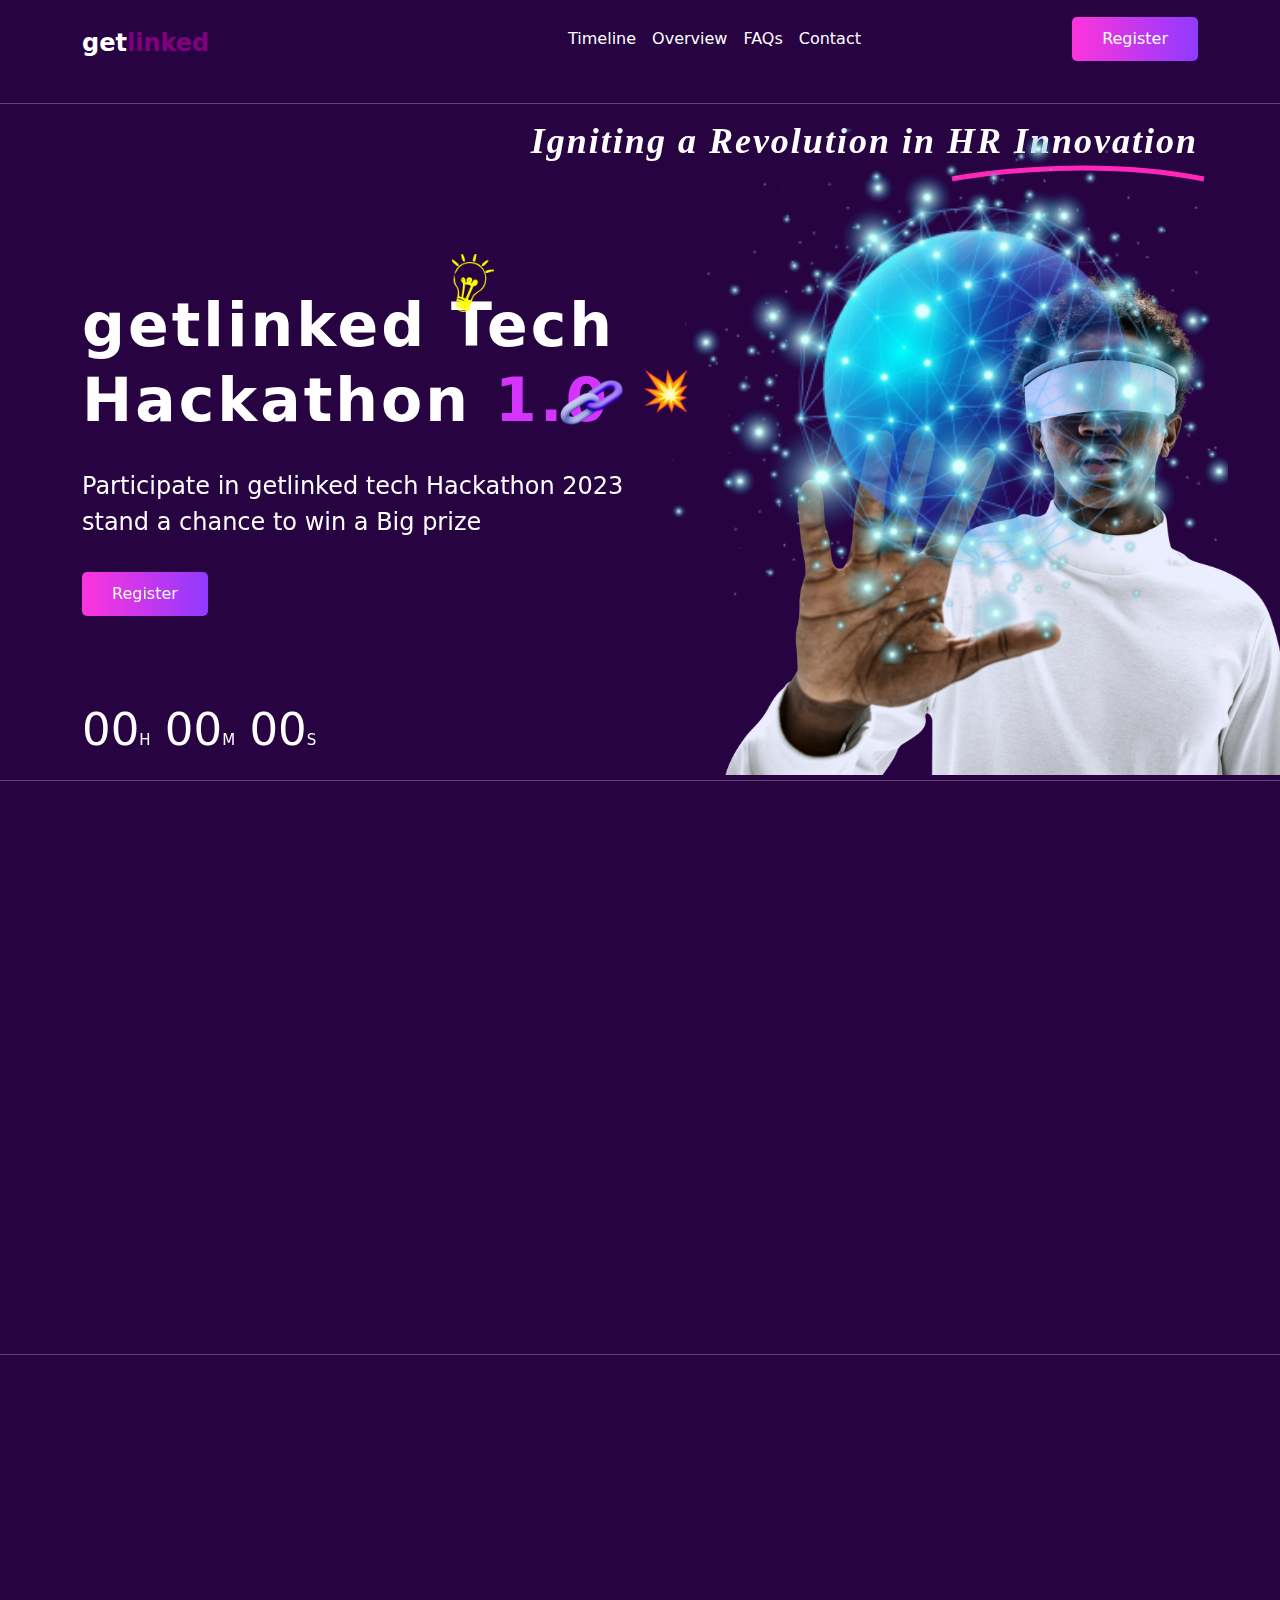
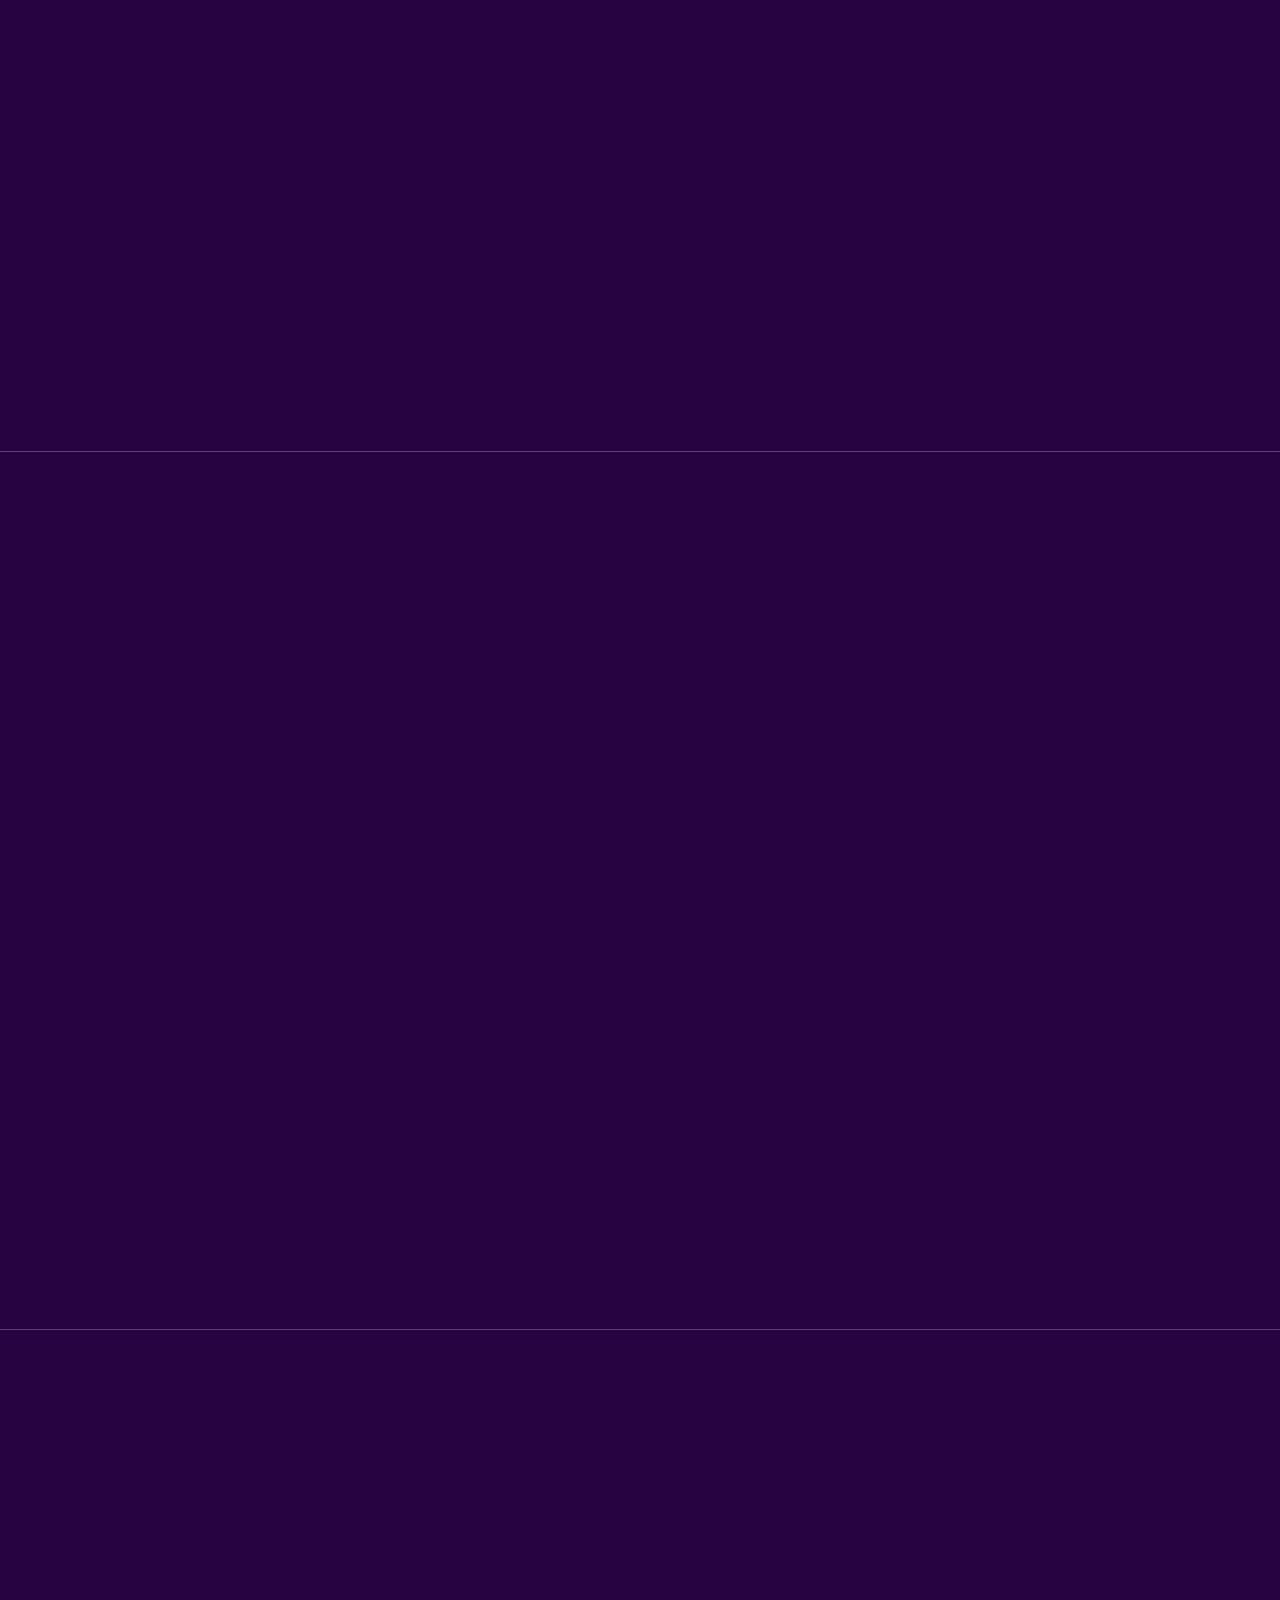
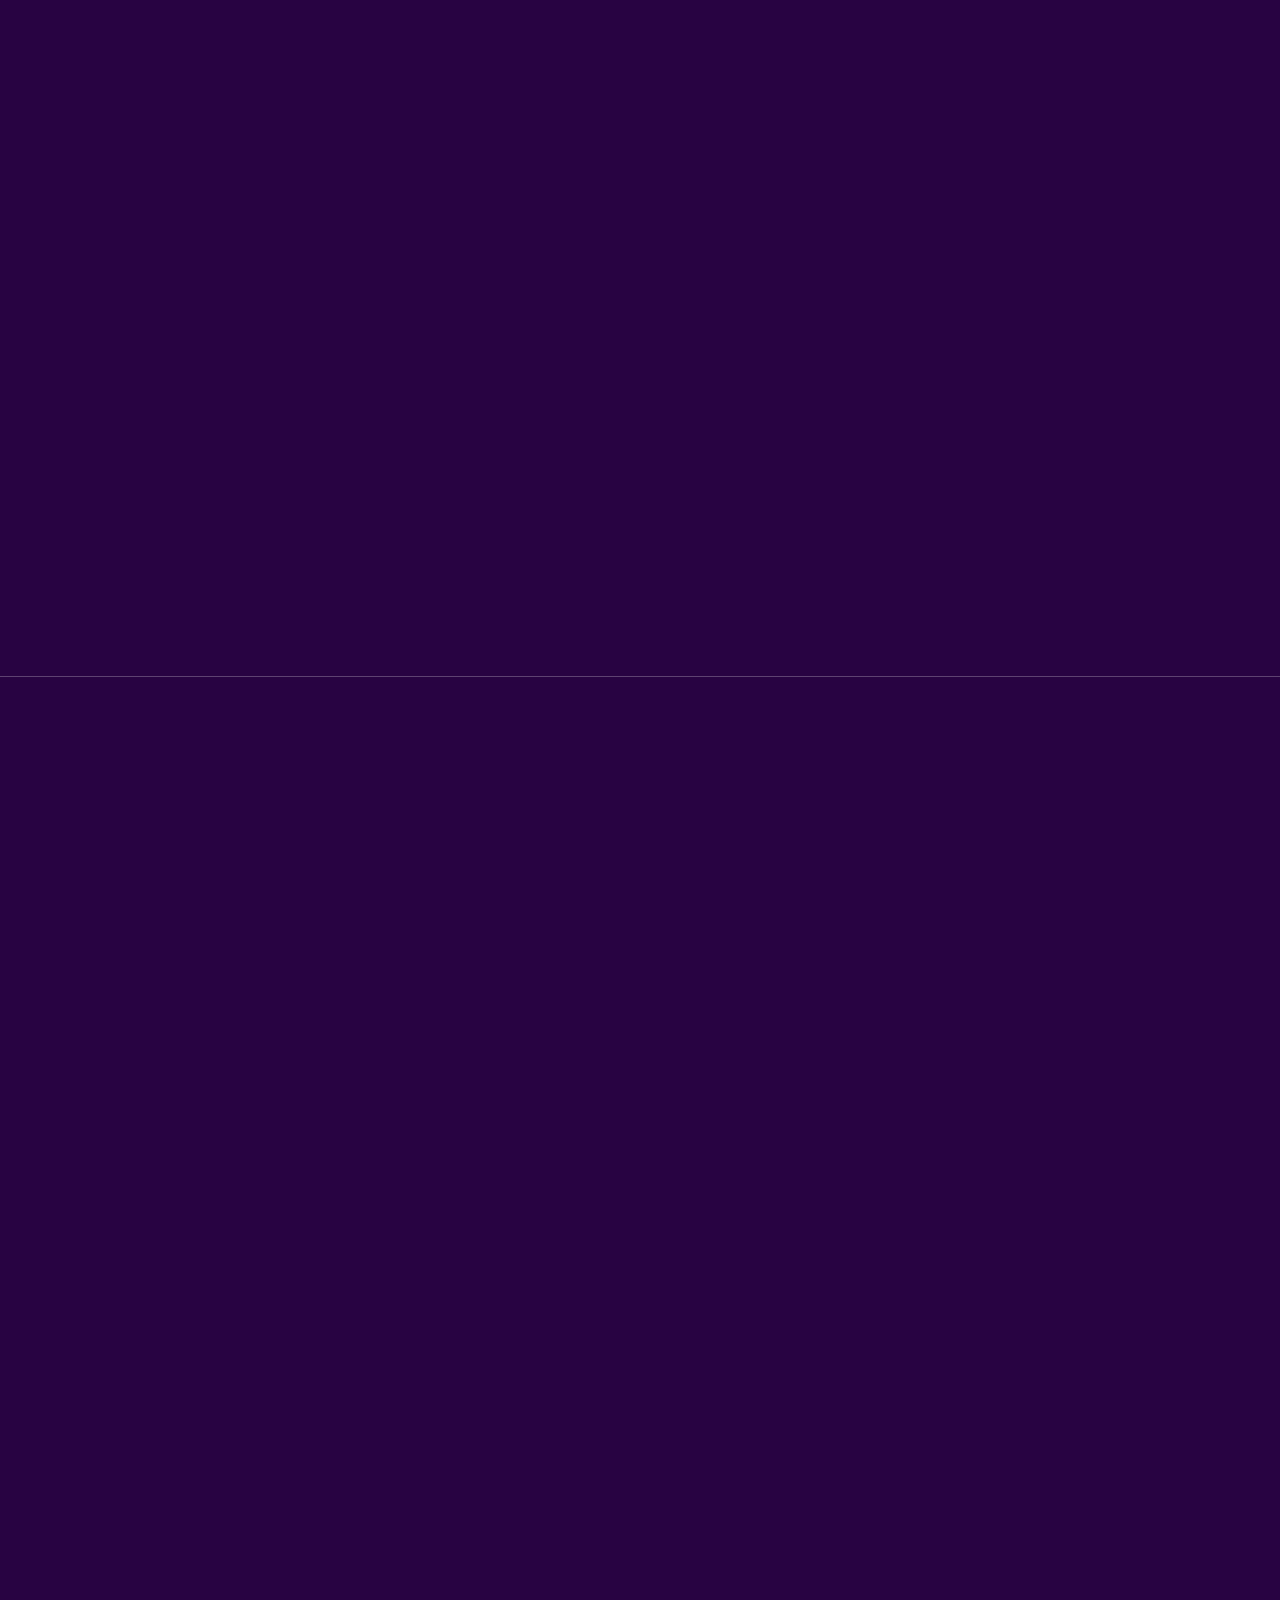
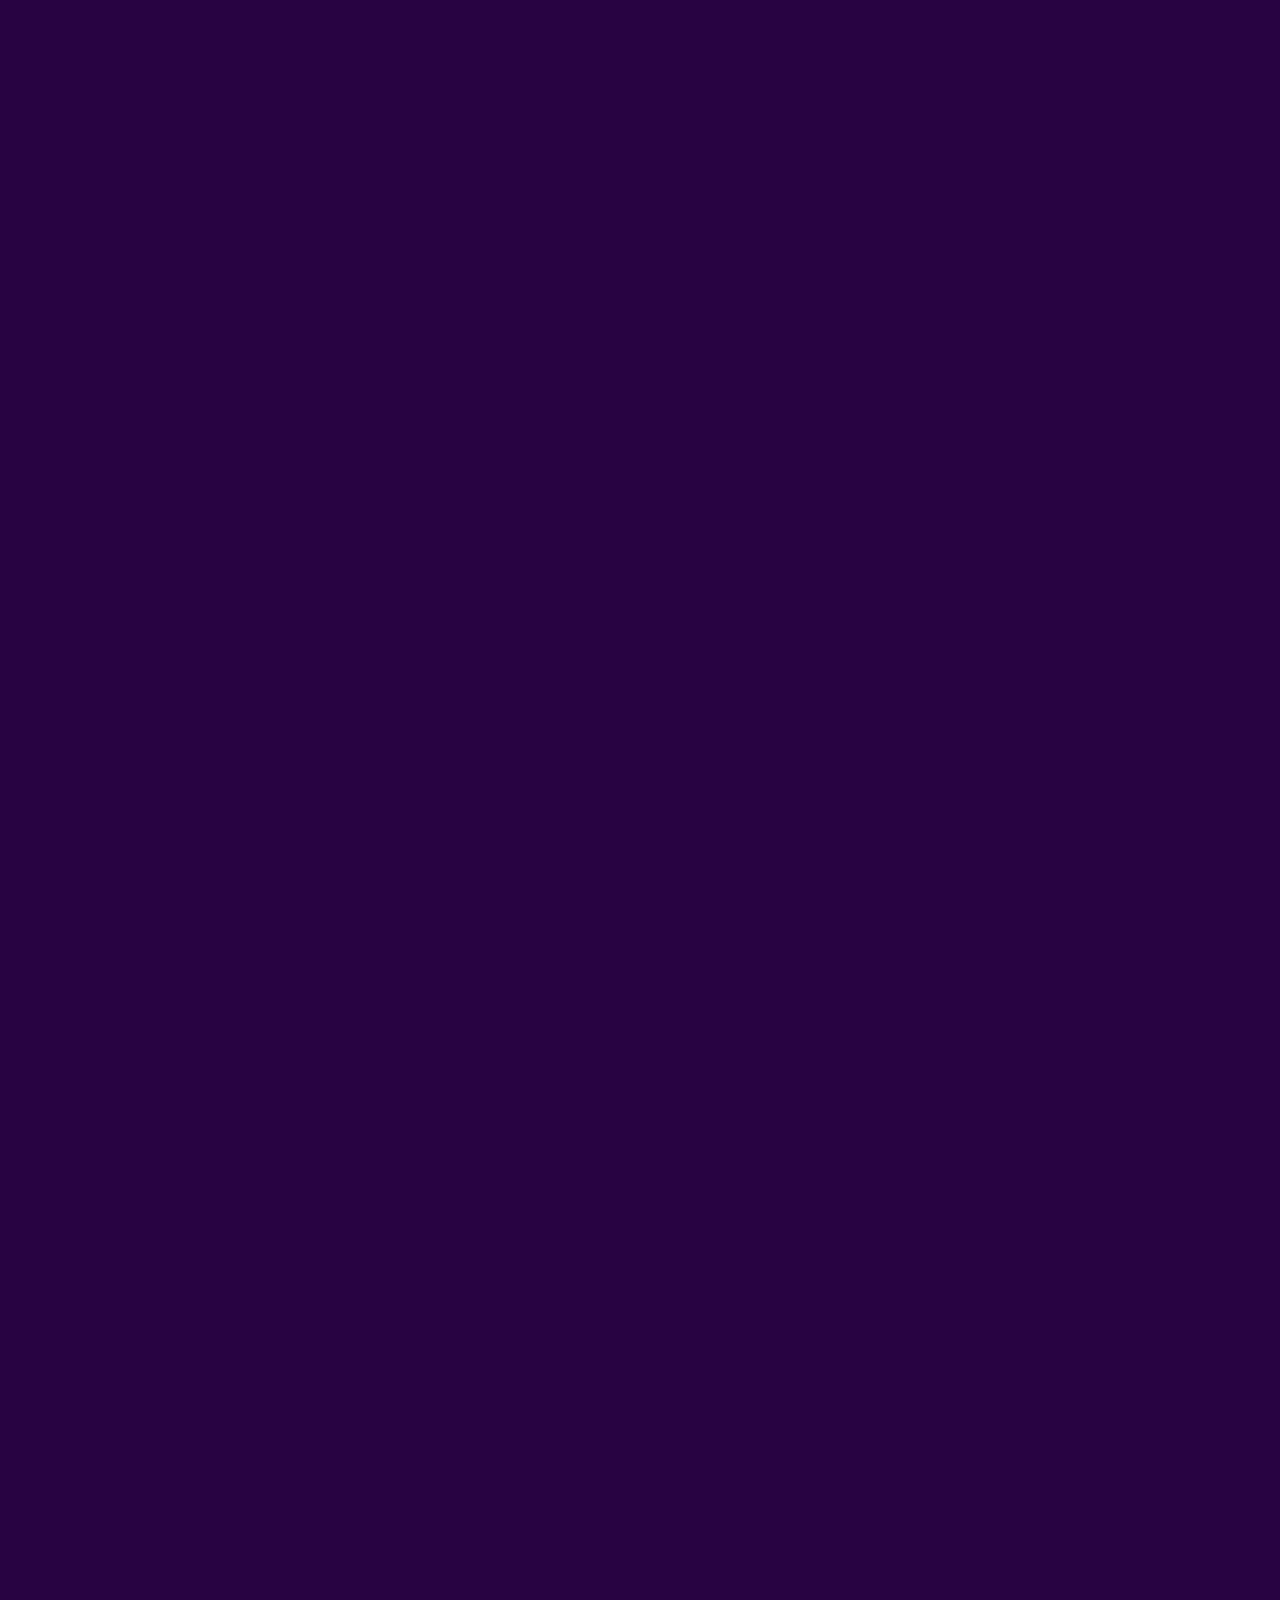
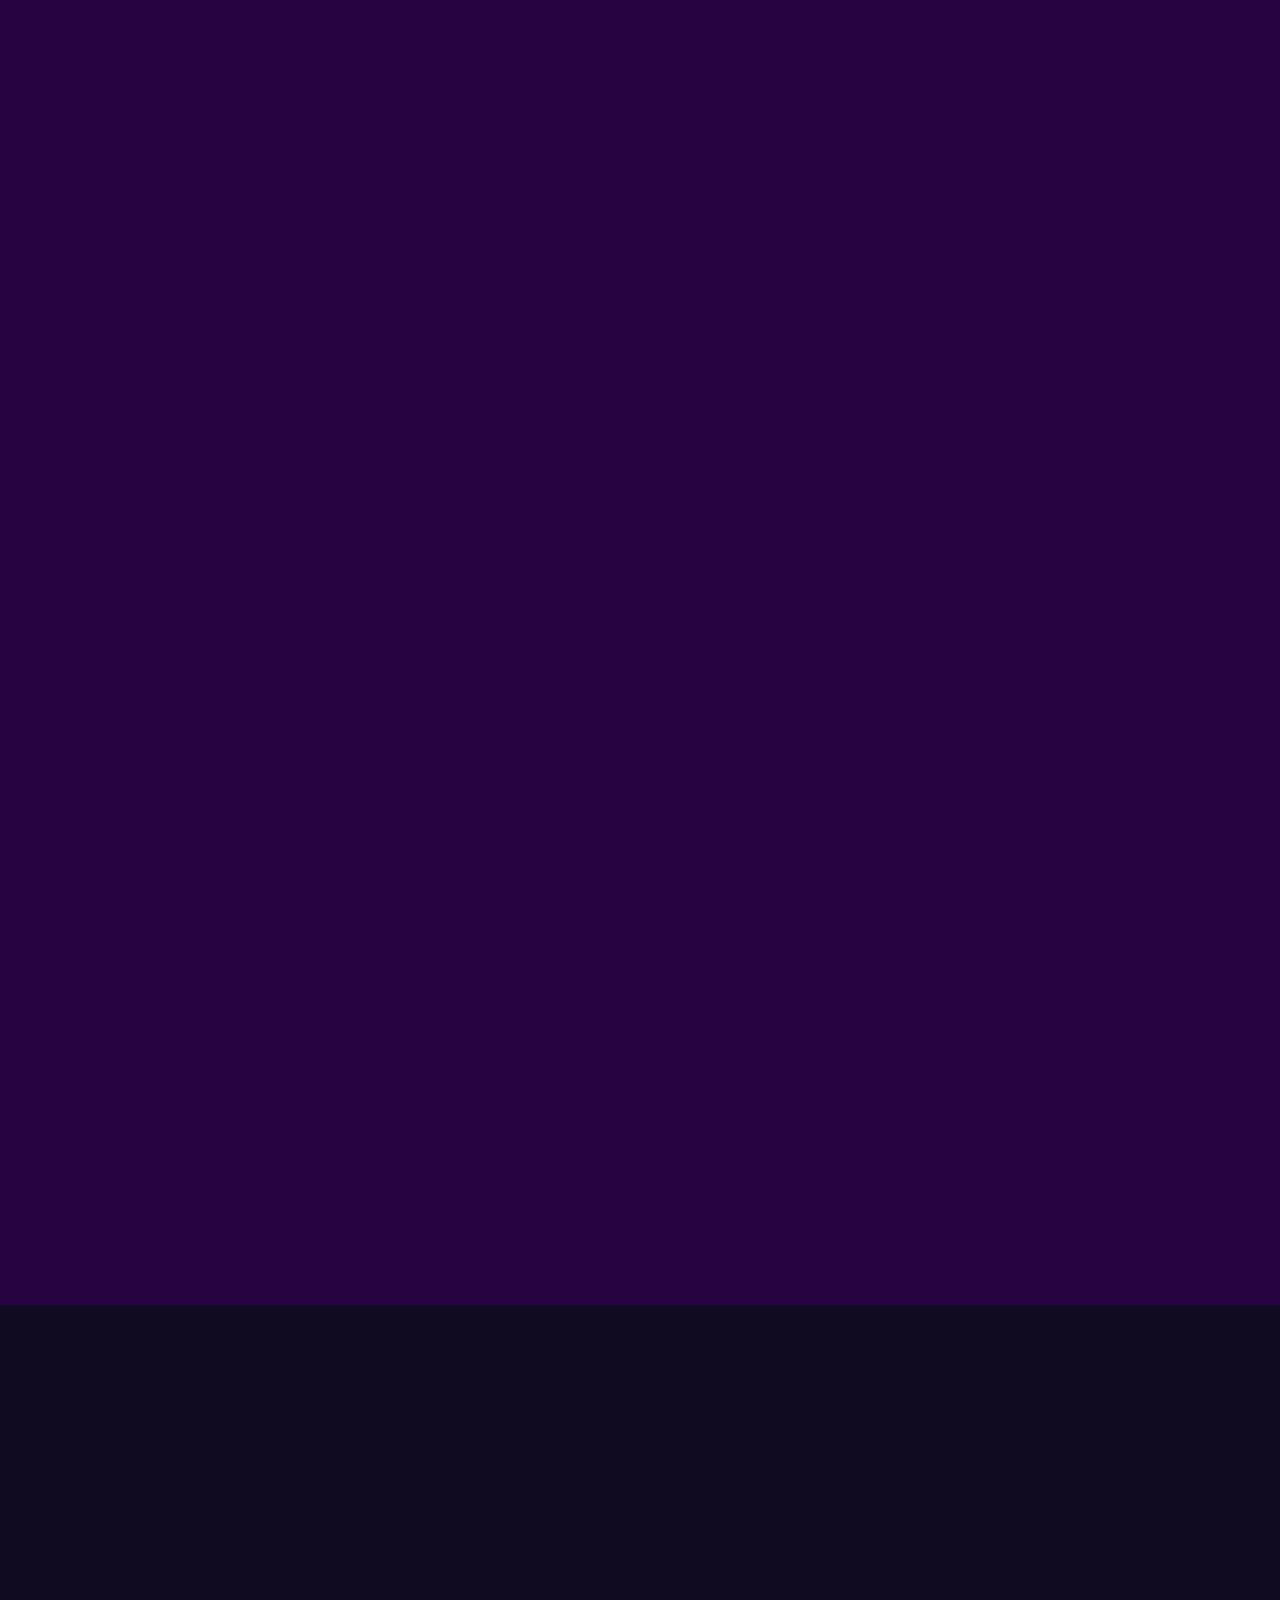
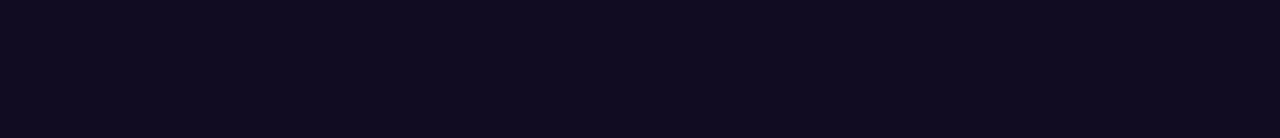
==== commit eddf45c4: "get" ====
--- a/index.html
+++ b/index.html
@@ -8,6 +8,7 @@
     <link rel="stylesheet" href="./css/bootstrap.css" />
     <link rel="stylesheet" href="./css/style.css" />
     <link rel="icon" type="image/x-icon" href="./images/favicon-32x32.png" />
+    <link rel="stylesheet" href="https://unpkg.com/aos@next/dist/aos.css" />
   </head>
   <body>
     <section id="section">
@@ -51,14 +52,20 @@
                     <a class="nav-link text-white" href="#contact">Contact</a>
                   </li>
                 </ul>
-                <button class="btn1">Register</button>
+                <a href="/register.html">
+                  <button class="btn1">Register</button>
+                </a>
               </div>
             </div>
           </nav>
         </div>
         <hr />
 
-        <div class="pur d-flex container">
+        <div
+          class="pur d-flex container"
+          data-aos="fade-left"
+          data-aos-duration="2500"
+        >
           <div class="empty"></div>
           <div class="text text-white">
             <h5>Igniting a Revolution in HR Innovation</h5>
@@ -70,7 +77,7 @@
           </div>
         </div>
 
-        <div class="pur-mobile">
+        <div class="pur-mobile" data-aos="fade-left" data-aos-duration="2500">
           <div class="text text-white">
             <h5>Igniting a Revolution in HR Innovation</h5>
             <div class="bo-div position-relative">
@@ -81,7 +88,11 @@
           </div>
         </div>
 
-        <div class="get-div d-flex container mt-5">
+        <div
+          class="get-div d-flex container mt-5"
+          data-aos="fade-up"
+          data-aos-duration="2000"
+        >
           <div class="get text-white">
             <div class="bulb-div position-relative">
               <div class="bulb position-absolute">
@@ -107,7 +118,9 @@
               Participate in getlinked tech Hackathon 2023 stand a chance to win
               a Big prize
             </p>
-            <button class="btn1 my-3">Register</button>
+            <a href="/register.html">
+              <button class="btn1 my-3">Register</button>
+            </a>
             <p class="span">
               00<span>H</span> 00<span>M</span> 00<span>S</span>
             </p>
@@ -131,7 +144,11 @@
           </div>
         </div>
         <hr class="mt-lg-0" />
-        <div class="big-star container d-flex mt-5 mb-5">
+        <div
+          class="big-star container d-flex mt-5 mb-5"
+          data-aos="fade-left"
+          data-aos-duration="2500"
+        >
           <div class="big">
             <div class="big-idea">
               <img src="./images/the big idea 1.png" alt="" />
@@ -164,7 +181,11 @@
         <hr />
       </header>
       <main>
-        <div class="rules-div container d-flex">
+        <div
+          class="rules-div container d-flex"
+          data-aos="fade-right"
+          data-aos-duration="2500"
+        >
           <div class="w-50 text-white rules">
             <h4>Rules and <span>Guidelines</span></h4>
             <h4 class="mobile2">Rules and <br /><span>Guidelines</span></h4>
@@ -186,7 +207,11 @@
           </div>
         </div>
         <hr />
-        <div class="man-woman d-flex">
+        <div
+          class="man-woman d-flex"
+          data-aos="fade-right"
+          data-aos-duration="2500"
+        >
           <div class="manwo">
             <div class="ellipse-div position-relative">
               <div class="ellipse position-absolute">
@@ -251,7 +276,11 @@
         </div>
         <hr />
 
-        <div class="faq-think d-flex container">
+        <div
+          class="faq-think d-flex container"
+          data-aos="fade-left"
+          data-aos-duration="2500"
+        >
           <div class="faq text-white" id="faq">
             <div class="we">
               <h4>Frequently Ask <span>Qestion</span></h4>
@@ -334,91 +363,100 @@
           </div>
         </div>
         <hr />
-        <div class="time-div d-flex text-white" id="time">
-          <div class="w-lg-25 time mb-5">
-            <h4>Timeline</h4>
-            <p>
-              Here is the breakdown of the time we anticipate using for the
-              upcoming event.
-            </p>
-          </div>
-        </div>
-        <div class="d-flex container announce-div">
-          <div class="announced">
-            <h5>Hackathon Announcement</h5>
-            <p>
-              The getlinked tech hackathon 1.0 is formally announced to the
-              general public and teams begin to get ready to register
-            </p>
-
-            <h5 class="nov">November 18, 2023</h5>
-            <h5 class="team">Teams Registration ends</h5>
-            <p>Interested Participants are no longer Allowed to register</p>
-            <h5 class="nov2">November 18, 2023</h5>
-            <h5 class="offically">Getlinked Hackathon 1.0 Offically Begins</h5>
-            <p>
-              Accepted teams can now proceed to build their<br />
-              ground breaking skill driven solutions
-            </p>
-            <h5 class="nov4">November 18, 2023</h5>
-          </div>
-          <div class="lines">
-            <img
-              src="./images/Line 3.png"
-              alt=""
-              height="12%"
-              width="4px"
-              class="my-3"
-            />
-            <div class="one">
-              <p>1</p>
-            </div>
-            <img src="./images/Line 4.png" alt="" height="9%" class="my-2" />
-            <div class="one">
-              <p>2</p>
-            </div>
-            <img src="./images/Line 5.png" alt="" height="9%" class="my-2" />
-            <div class="one">
-              <p>3</p>
-            </div>
-            <img src="./images/Line 6.png" alt="" height="9%" class="my-2" />
-            <div class="one">
-              <p>4</p>
-            </div>
-            <img src="./images/Line 7.png" alt="" height="9%" class="my-2" />
-            <div class="one">
-              <p>5</p>
-            </div>
-            <img src="./images/Line 8.png" alt="" height="9%" class="my-2" />
-            <div class="one">
-              <p>6</p>
-            </div>
-          </div>
-          <div class="date">
-            <h5>November 18, 2023</h5>
-            <h5 class="team">Teams Registration begins</h5>
-            <p>
-              Interested teams can now show their interest in the getlinked tech
-              hackathon 1.0 2023 by proceeding to register
-            </p>
-            <h5 class="nov3">November 18, 2023</h5>
-            <h5 class="accepted">
-              Announcement of the accepted teams and ideas
-            </h5>
-            <p class="w-75">
-              All teams whom idea has been accepted into getlinked tech
-              hackathon 1.0 2023 are formally announced
-            </p>
-            <h5 class="nov5">November 18, 2023</h5>
-            <h5 class="demo mb-4">Demo Day</h5>
-            <p class="day">
-              Teams get the opportunity to pitch their projects to judges. The
-              winner of the hackathon will also be announced on this day
-            </p>
-          </div>
-        </div>
-
-        <div class="container announce-div-mobile" id="time">
+        <div class="" data-aos="fade-up" data-aos-duration="2000">
+          <div class="time-div d-flex text-white" id="time">
+            <div class="w-lg-25 time mb-5">
+              <h4>Timeline</h4>
+              <p>
+                Here is the breakdown of the time we anticipate using for the
+                upcoming event.
+              </p>
+            </div>
+          </div>
+          <div class="d-flex container announce-div">
+            <div class="announced">
+              <h5>Hackathon Announcement</h5>
+              <p>
+                The getlinked tech hackathon 1.0 is formally announced to the
+                general public and teams begin to get ready to register
+              </p>
+
+              <h5 class="nov">November 18, 2023</h5>
+              <h5 class="team">Teams Registration ends</h5>
+              <p>Interested Participants are no longer Allowed to register</p>
+              <h5 class="nov2">November 18, 2023</h5>
+              <h5 class="offically">
+                Getlinked Hackathon 1.0 Offically Begins
+              </h5>
+              <p>
+                Accepted teams can now proceed to build their<br />
+                ground breaking skill driven solutions
+              </p>
+              <h5 class="nov4">November 18, 2023</h5>
+            </div>
+            <div class="lines">
+              <img
+                src="./images/Line 3.png"
+                alt=""
+                height="12%"
+                width="4px"
+                class="my-3"
+              />
+              <div class="one">
+                <p>1</p>
+              </div>
+              <img src="./images/Line 4.png" alt="" height="9%" class="my-2" />
+              <div class="one">
+                <p>2</p>
+              </div>
+              <img src="./images/Line 5.png" alt="" height="9%" class="my-2" />
+              <div class="one">
+                <p>3</p>
+              </div>
+              <img src="./images/Line 6.png" alt="" height="9%" class="my-2" />
+              <div class="one">
+                <p>4</p>
+              </div>
+              <img src="./images/Line 7.png" alt="" height="9%" class="my-2" />
+              <div class="one">
+                <p>5</p>
+              </div>
+              <img src="./images/Line 8.png" alt="" height="9%" class="my-2" />
+              <div class="one">
+                <p>6</p>
+              </div>
+            </div>
+            <div class="date">
+              <h5>November 18, 2023</h5>
+              <h5 class="team">Teams Registration begins</h5>
+              <p>
+                Interested teams can now show their interest in the getlinked
+                tech hackathon 1.0 2023 by proceeding to register
+              </p>
+              <h5 class="nov3">November 18, 2023</h5>
+              <h5 class="accepted">
+                Announcement of the accepted teams and ideas
+              </h5>
+              <p class="w-75">
+                All teams whom idea has been accepted into getlinked tech
+                hackathon 1.0 2023 are formally announced
+              </p>
+              <h5 class="nov5">November 18, 2023</h5>
+              <h5 class="demo mb-4">Demo Day</h5>
+              <p class="day">
+                Teams get the opportunity to pitch their projects to judges. The
+                winner of the hackathon will also be announced on this day
+              </p>
+            </div>
+          </div>
+        </div>
+
+        <div
+          class="container announce-div-mobile"
+          id="time"
+          data-aos="fade-up"
+          data-aos-duration="2000"
+        >
           <div class="lines">
             <img
               src="./images/Line 3.png"
@@ -503,7 +541,11 @@
             </div>
           </div>
         </div>
-        <div class="container d-flex prize-div">
+        <div
+          class="container d-flex prize-div"
+          data-aos="fade-down"
+          data-aos-duration="2000"
+        >
           <div class="empty"></div>
           <div class="prize">
             <h4>Prizes and <span>Rewards</span></h4>
@@ -513,7 +555,11 @@
             </p>
           </div>
         </div>
-        <div class="container prize-div-mobile">
+        <div
+          class="container prize-div-mobile"
+          data-aos="fade-down"
+          data-aos-duration="2000"
+        >
           <div class="prize-mobile">
             <h4>Prizes and <br /><span>Rewards</span></h4>
             <p>
@@ -522,7 +568,11 @@
             </p>
           </div>
         </div>
-        <div class="container d-flex cup-div">
+        <div
+          class="container d-flex cup-div"
+          data-aos="fade-down"
+          data-aos-duration="2000"
+        >
           <div class="cup">
             <img src="./images/cup.png" alt="" />
           </div>
@@ -590,7 +640,11 @@
             </div>
           </div>
         </div>
-        <div class="d-flex container partners text-white">
+        <div
+          class="d-flex container partners text-white"
+          data-aos="fade-up"
+          data-aos-duration="2000"
+        >
           <div>
             <h4>Partners and Sponsors</h4>
             <p>
@@ -599,7 +653,7 @@
             </p>
           </div>
         </div>
-        <div class="bor-div">
+        <div class="bor-div" data-aos="fade-up" data-aos-duration="2000">
           <div class="bor">
             <div class="container">
               <div class="d-flex logos1 w-100">
@@ -655,7 +709,7 @@
           </div>
         </div>
 
-        <div class="bor-div-mobile">
+        <div class="bor-div-mobile" data-aos="fade-up" data-aos-duration="2000">
           <div class="bor-mobile">
             <div class="container">
               <div class="d-flex logos1-mobile">
@@ -744,7 +798,11 @@
             </div>
           </div>
         </div>
-        <div class="d-flex container terms-div text-white">
+        <div
+          class="d-flex container terms-div text-white"
+          data-aos="fade-down"
+          data-aos-duration="2000"
+        >
           <div class="terms">
             <h4>Privacy Policy and <span>Terms</span></h4>
             <p class="last">Last updated on September 12, 2023</p>
@@ -789,7 +847,7 @@
       </main>
 
       <footer>
-        <div class="" id="contact">
+        <div class="" id="contact" data-aos="fade-up" data-aos-duration="2000">
           <div class="container text-white foot-big">
             <div class="d-flex foot">
               <div class="nb-div2">
@@ -903,5 +961,9 @@
 
     <script href="./js/bootstrap.min.js"></script>
     <script src="https://cdn.jsdelivr.net/npm/bootstrap@5.3.2/dist/js/bootstrap.bundle.min.js"></script>
+    <script src="https://unpkg.com/aos@next/dist/aos.js"></script>
+    <script>
+      AOS.init();
+    </script>
   </body>
 </html>
--- a/css/style.css
+++ b/css/style.css
@@ -831,7 +831,7 @@
 }
 
 .location img{
-  margin-top: -45%;
+  margin-top: -40%;
 }
 
 .use-div{
